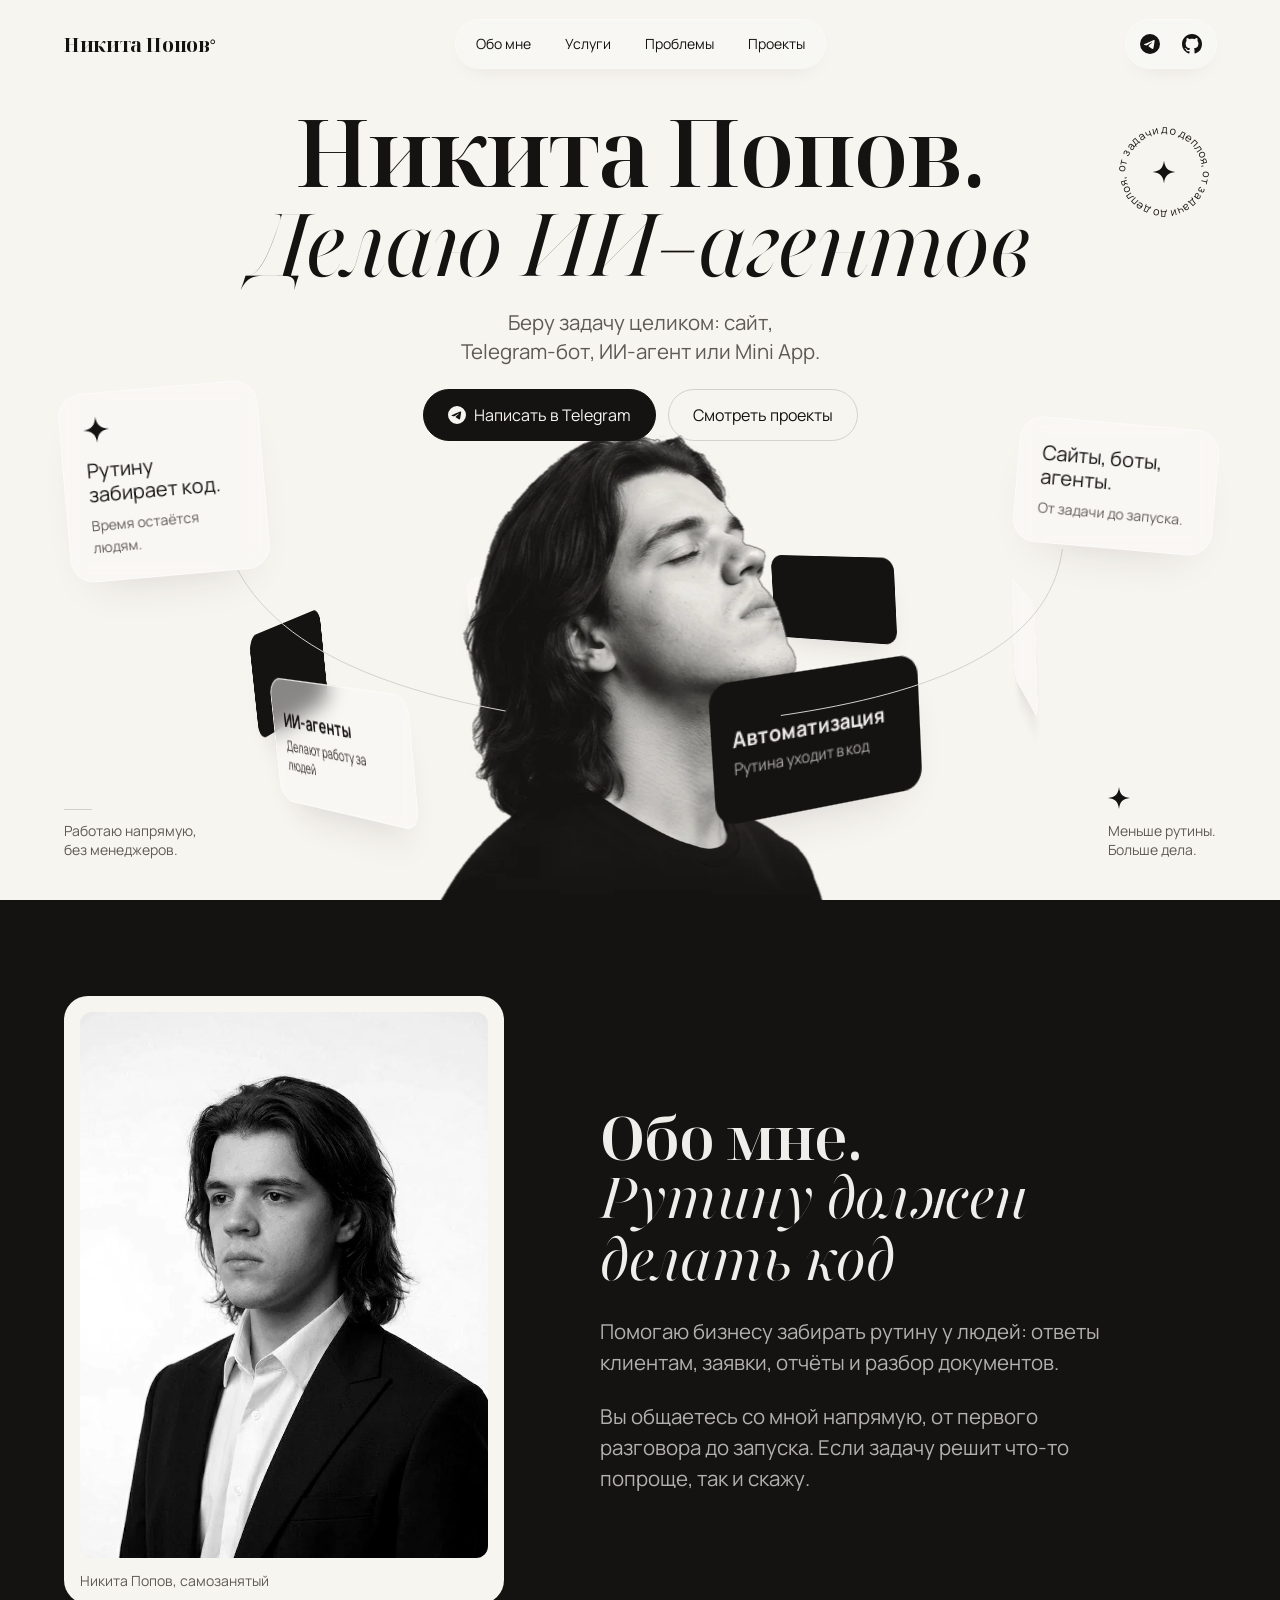
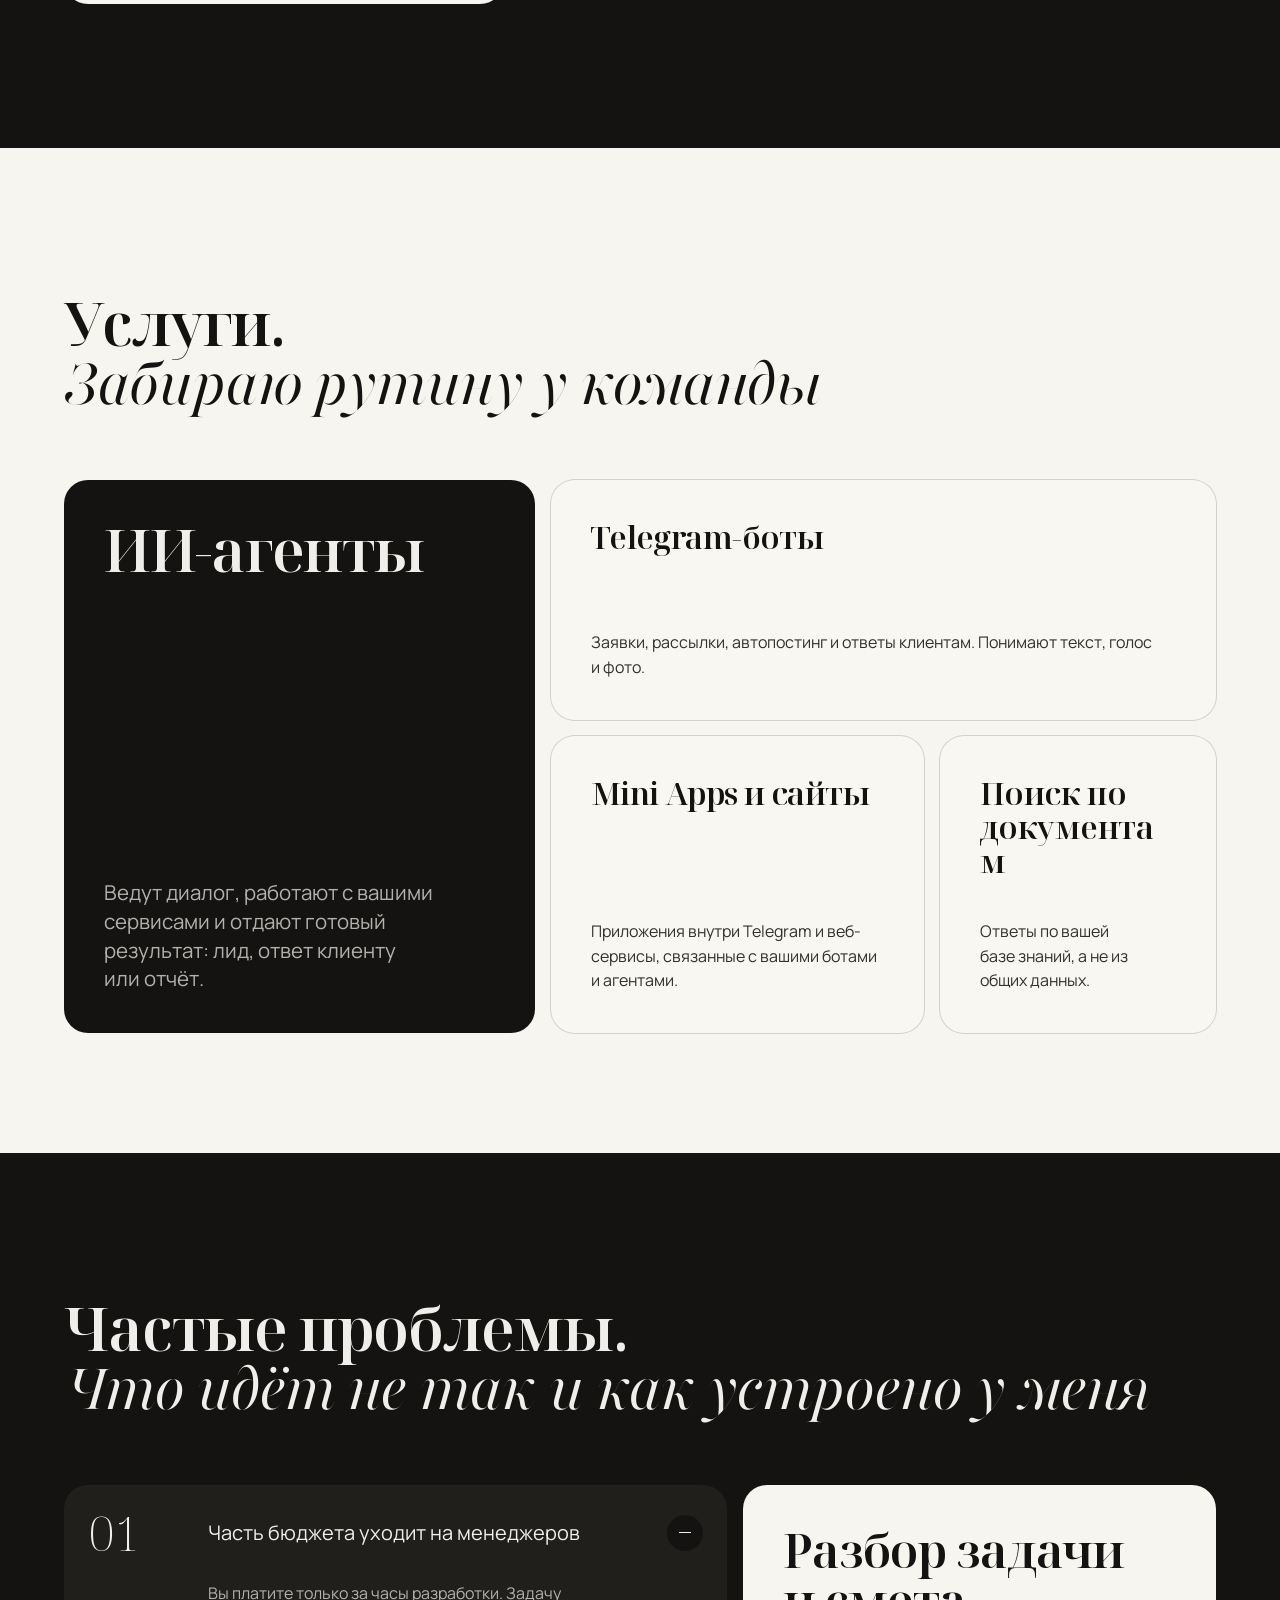
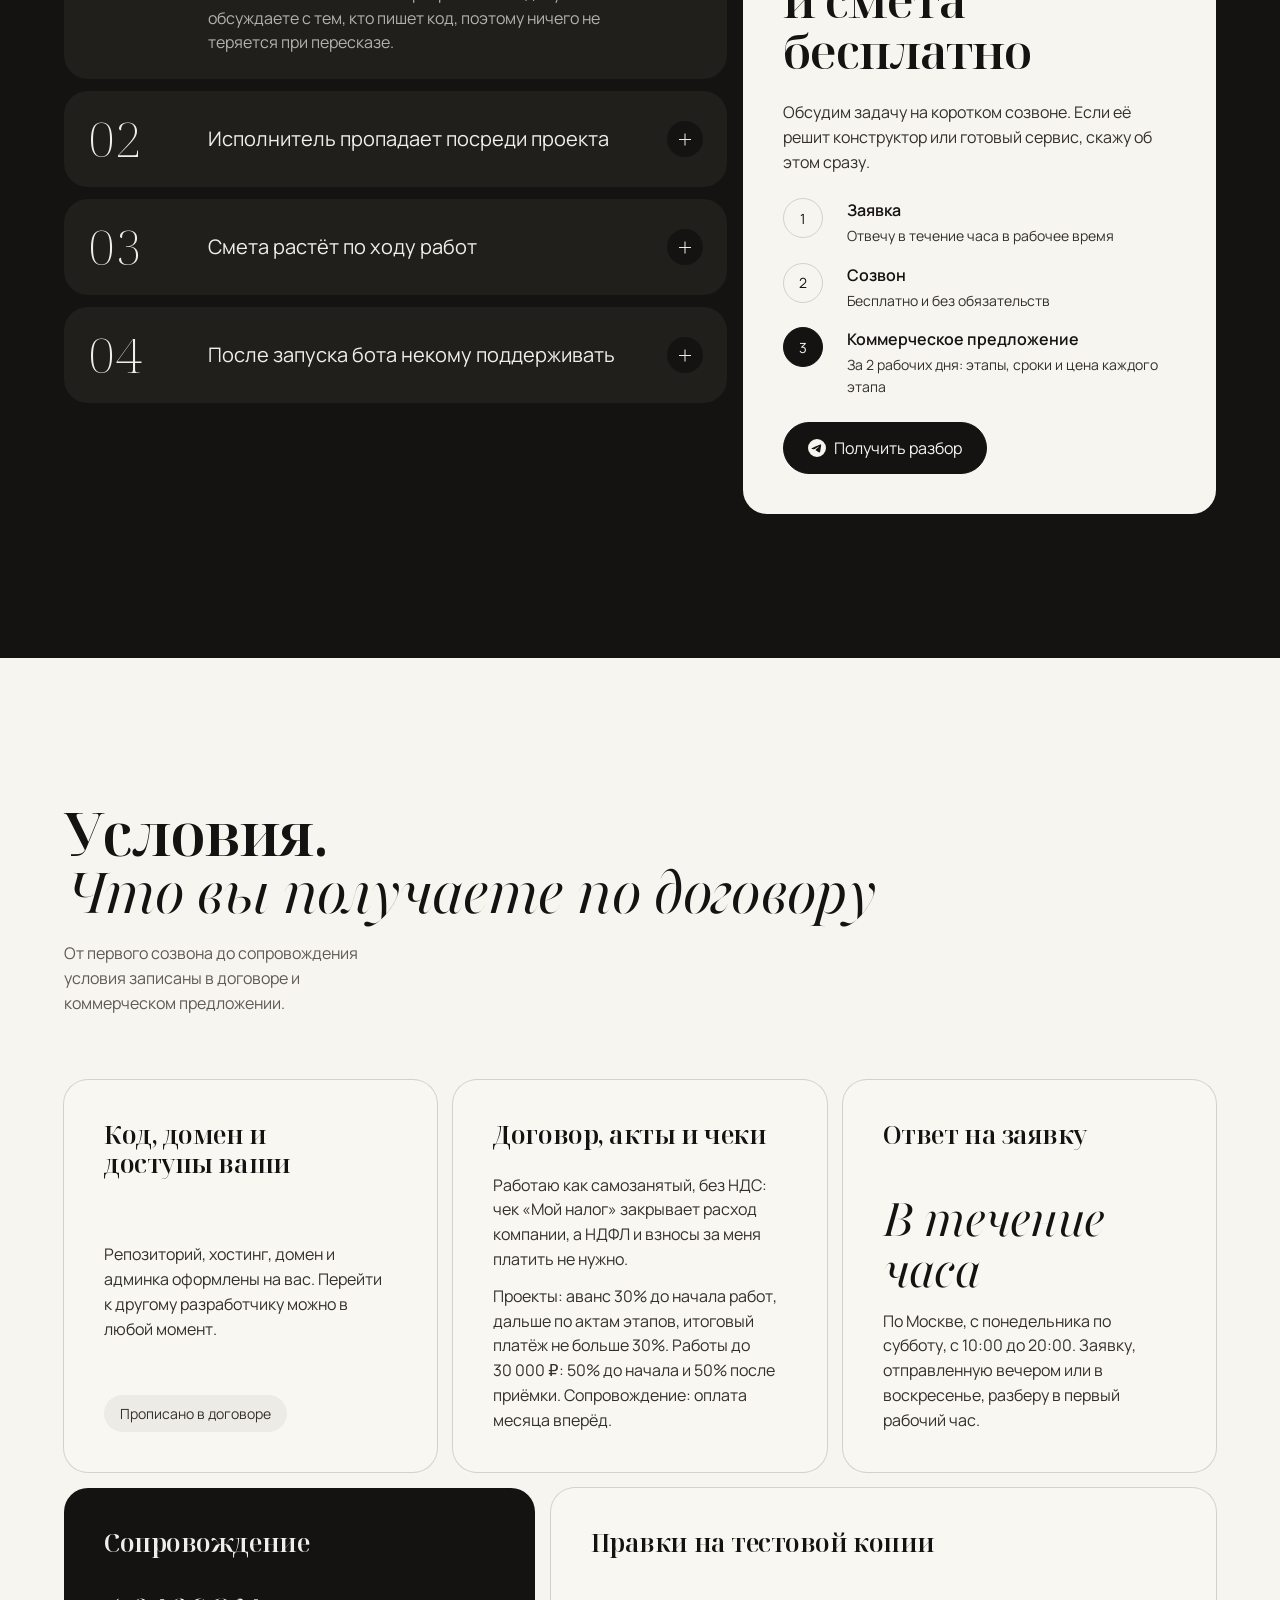
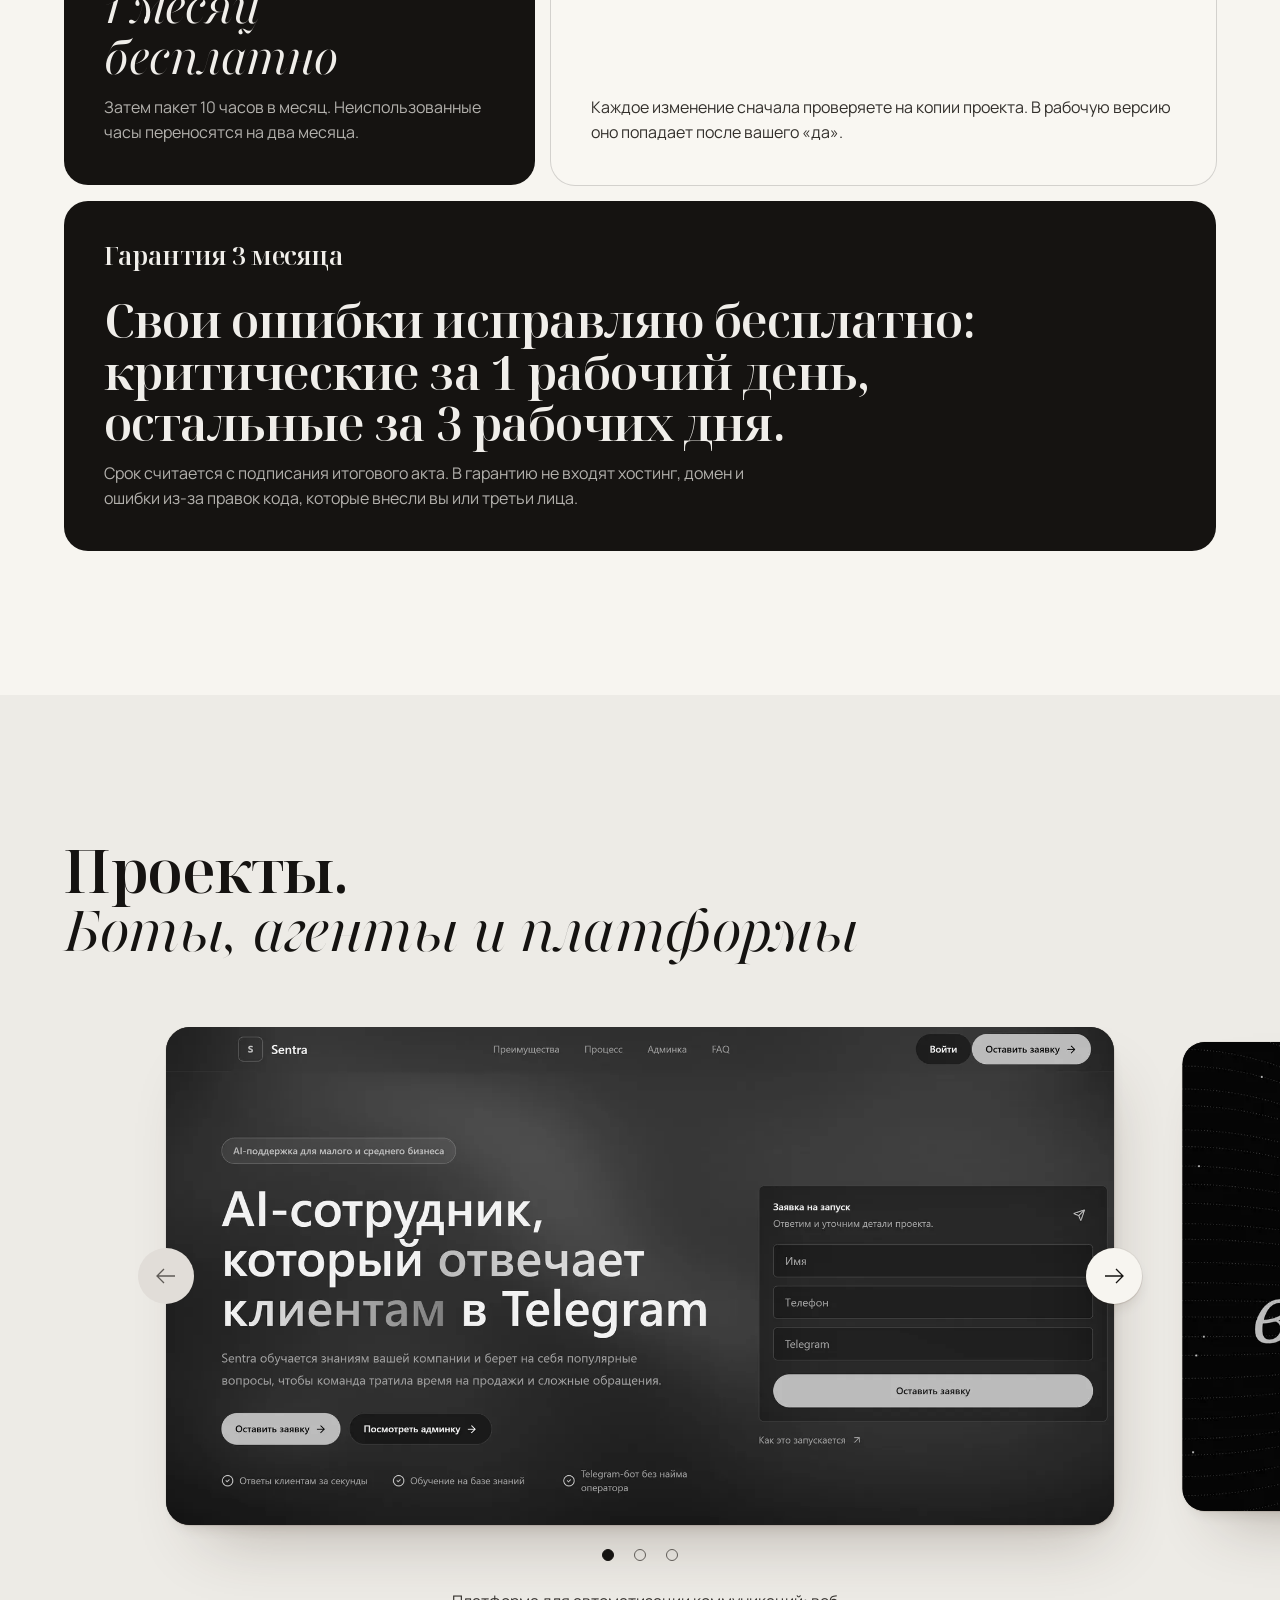
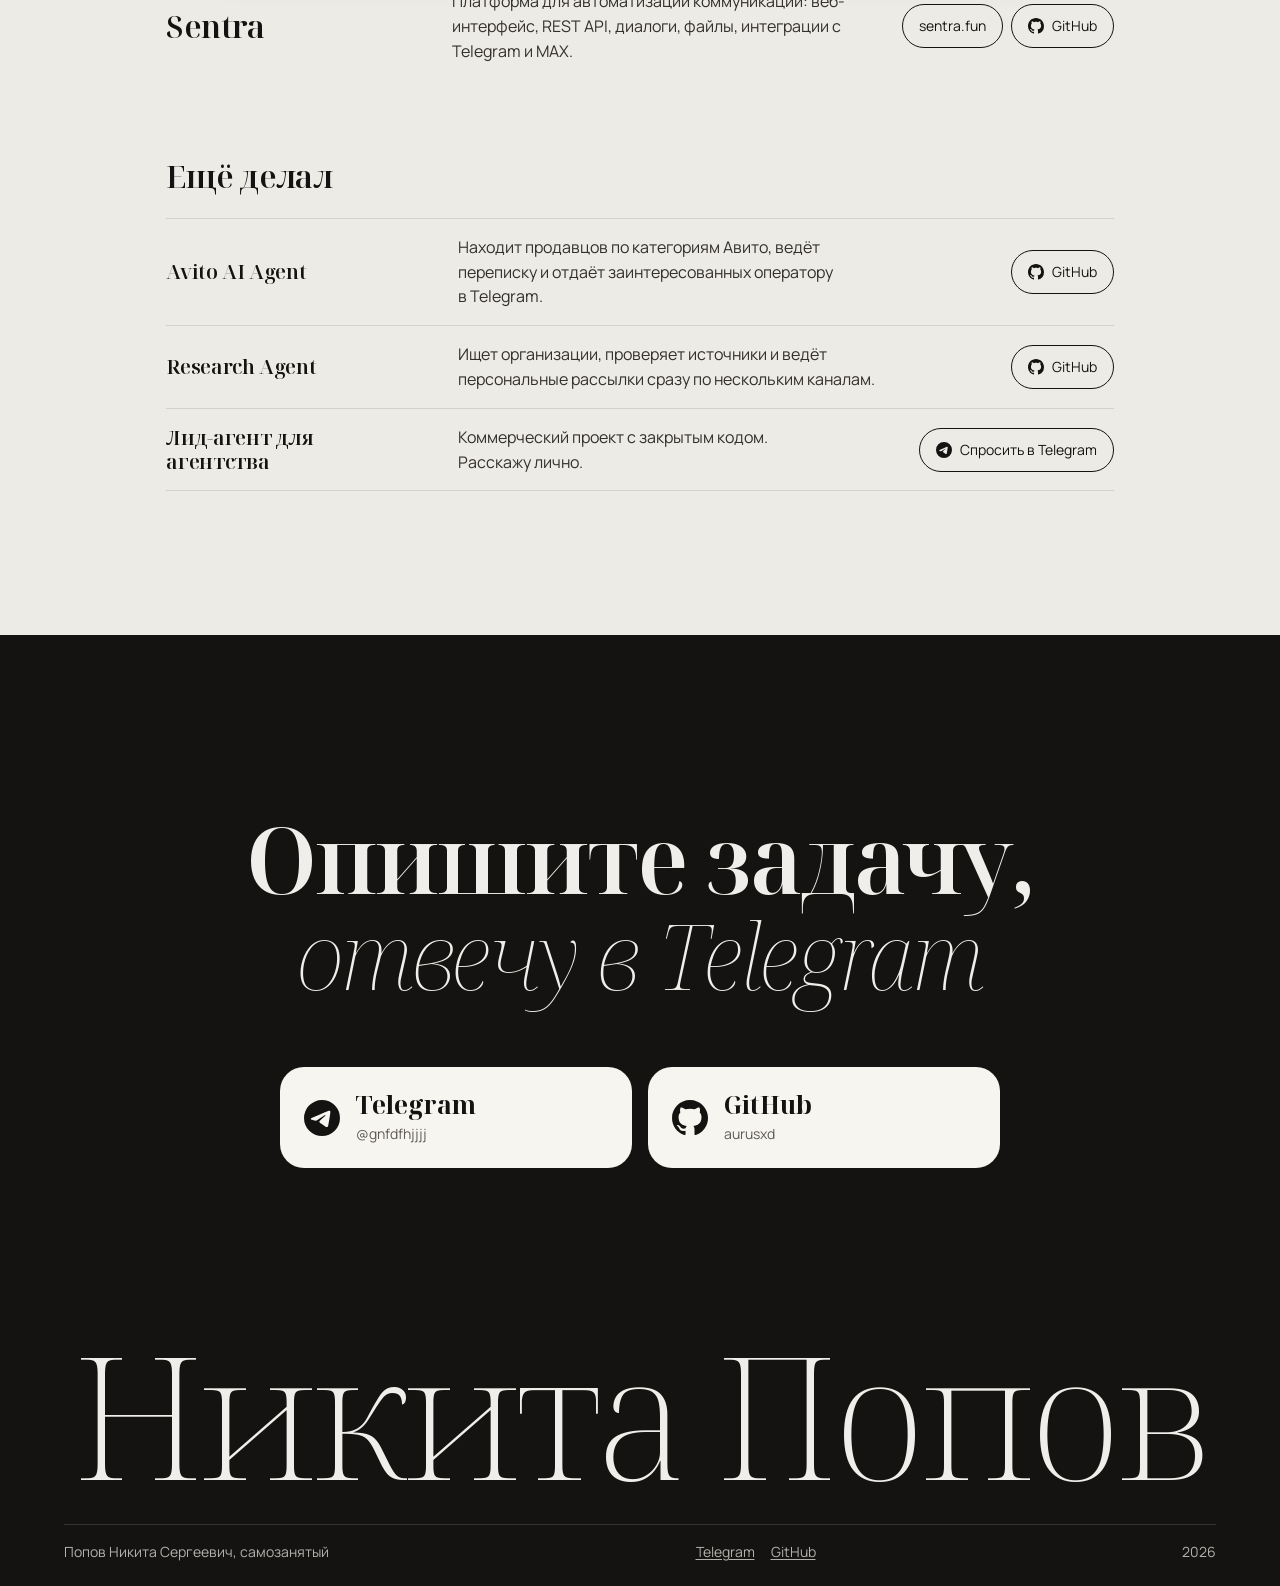
==== index.html @ 2f93cb67 "first" ====
<!doctype html>
<html lang="ru">
<head>
<meta charset="utf-8">
<meta name="viewport" content="width=device-width, initial-scale=1">
<title>Никита Попов, разработчик ИИ-агентов и Telegram-ботов</title>
<meta name="description" content="Никита Попов делает сайты, Telegram-ботов, ИИ-агентов и Mini Apps. Услуги, проекты и контакты в Telegram и GitHub.">
<meta name="author" content="Никита Попов">
<meta name="robots" content="index, follow, max-image-preview:large">
<link rel="canonical" href="https://popov-dev.ru/">
<link rel="me" href="https://github.com/aurusxd">
<link rel="me" href="https://t.me/gnfdfhjjjj">
<meta name="theme-color" content="#f7f5f0">
<link rel="icon" href="favicon.svg" type="image/svg+xml">
<link rel="manifest" href="site.webmanifest">

<meta property="og:type" content="profile">
<meta property="og:locale" content="ru_RU">
<meta property="og:site_name" content="Никита Попов">
<meta property="og:title" content="Никита Попов, разработчик ИИ-агентов и Telegram-ботов">
<meta property="og:description" content="Сайты, Telegram-боты, ИИ-агенты и Mini Apps: услуги, проекты и контакты.">
<meta property="og:url" content="https://popov-dev.ru/">
<meta property="og:image" content="https://popov-dev.ru/assets/og.jpg">
<meta property="og:image:width" content="1200">
<meta property="og:image:height" content="630">
<meta property="og:image:alt" content="Никита Попов, чёрно-белый портрет и подпись: ИИ-агенты и боты">
<meta property="profile:first_name" content="Никита">
<meta property="profile:last_name" content="Попов">
<meta name="twitter:card" content="summary_large_image">

<link rel="preload" href="assets/fonts/nsd-cyrillic.woff2" as="font" type="font/woff2" crossorigin>
<link rel="preload" href="assets/fonts/playfair-italic-cyrillic.woff2" as="font" type="font/woff2" crossorigin>
<link rel="preload" href="assets/fonts/manrope-cyrillic.woff2" as="font" type="font/woff2" crossorigin>
<link rel="preload" as="image" href="assets/portrait.webp" imagesrcset="assets/portrait-440.webp 440w, assets/portrait.webp 720w" imagesizes="(min-width: 48rem) 560px, 100vw" fetchpriority="high">
<link rel="stylesheet" href="styles.css">
<script>document.documentElement.classList.add('js');</script>

<script type="application/ld+json">
{
  "@context": "https://schema.org",
  "@graph": [
    {
      "@type": "WebSite",
      "@id": "https://popov-dev.ru/#site",
      "url": "https://popov-dev.ru/",
      "name": "Никита Попов",
      "inLanguage": "ru"
    },
    {
      "@type": "ProfilePage",
      "@id": "https://popov-dev.ru/#page",
      "url": "https://popov-dev.ru/",
      "name": "Никита Попов, разработчик ИИ-агентов и Telegram-ботов",
      "isPartOf": { "@id": "https://popov-dev.ru/#site" },
      "mainEntity": { "@id": "https://popov-dev.ru/#person" },
      "inLanguage": "ru"
    },
    {
      "@type": "Person",
      "@id": "https://popov-dev.ru/#person",
      "name": "Никита Попов",
      "alternateName": ["Попов Никита Сергеевич", "aurusxd"],
      "jobTitle": "Разработчик ИИ-агентов и Telegram-ботов",
      "url": "https://popov-dev.ru/",
      "image": "https://popov-dev.ru/assets/nikita.webp",
      "sameAs": ["https://github.com/aurusxd", "https://t.me/gnfdfhjjjj"],
      "knowsAbout": ["ИИ-агенты", "Telegram-боты", "Telegram Mini Apps", "RAG", "LLM", "Python", "TypeScript", "FastAPI", "SvelteKit"],
      "makesOffer": [{ "@type": "Offer", "itemOffered": { "@type": "Service", "name": "Разработка ИИ-агентов" } }, { "@type": "Offer", "itemOffered": { "@type": "Service", "name": "Разработка Telegram-ботов" } }, { "@type": "Offer", "itemOffered": { "@type": "Service", "name": "Telegram Mini Apps и сайты" } }, { "@type": "Offer", "itemOffered": { "@type": "Service", "name": "Поиск по документам" } }]
    },
    {
      "@type": "ItemList",
      "name": "Проекты",
      "itemListElement": [
        { "@type": "ListItem", "position": 1, "item": { "@type": "SoftwareApplication", "name": "Sentra", "url": "https://sentra.fun", "applicationCategory": "BusinessApplication", "operatingSystem": "Web", "author": { "@id": "https://popov-dev.ru/#person" } } },
        { "@type": "ListItem", "position": 2, "item": { "@type": "WebSite", "name": "Zift", "url": "https://ziftdev.ru", "author": { "@id": "https://popov-dev.ru/#person" } } },
        { "@type": "ListItem", "position": 3, "item": { "@type": "SoftwareApplication", "name": "AI Coach", "url": "https://t.me/coahaitrainer_bot", "applicationCategory": "HealthApplication", "operatingSystem": "Telegram", "author": { "@id": "https://popov-dev.ru/#person" } } },
        { "@type": "ListItem", "position": 4, "item": { "@type": "SoftwareSourceCode", "name": "Avito AI Agent", "codeRepository": "https://github.com/aurusxd/avito-ai-agent", "programmingLanguage": "Python", "author": { "@id": "https://popov-dev.ru/#person" } } },
        { "@type": "ListItem", "position": 5, "item": { "@type": "SoftwareSourceCode", "name": "Research Agent", "codeRepository": "https://github.com/aurusxd/research-agent", "programmingLanguage": "Python", "author": { "@id": "https://popov-dev.ru/#person" } } }
      ]
    }
  ]
}
</script>
</head>
<body>
<a class="skip" href="#main">К содержанию</a>

<svg class="sprite" aria-hidden="true" width="0" height="0">
  <symbol id="i-telegram" viewBox="0 0 24 24"><path fill="currentColor" d="M11.944 0A12 12 0 0 0 0 12a12 12 0 0 0 12 12 12 12 0 0 0 12-12A12 12 0 0 0 12 0a12 12 0 0 0-.056 0zm4.962 7.224c.1-.002.321.023.465.14a.506.506 0 0 1 .171.325c.016.093.036.306.02.472-.18 1.898-.962 6.502-1.36 8.627-.168.9-.499 1.201-.82 1.23-.696.065-1.225-.46-1.9-.902-1.056-.693-1.653-1.124-2.678-1.8-1.185-.78-.417-1.21.258-1.91.177-.184 3.247-2.977 3.307-3.23.007-.032.014-.15-.056-.212s-.174-.041-.249-.024c-.106.024-1.793 1.14-5.061 3.345-.48.33-.913.49-1.302.48-.428-.008-1.252-.241-1.865-.44-.752-.245-1.349-.374-1.297-.789.027-.216.325-.437.893-.663 3.498-1.524 5.83-2.529 6.998-3.014 3.332-1.386 4.025-1.627 4.476-1.635z"/></symbol>
  <symbol id="i-github" viewBox="0 0 16 16"><path fill="currentColor" d="M8 0C3.58 0 0 3.58 0 8c0 3.54 2.29 6.53 5.47 7.59.4.07.55-.17.55-.38 0-.19-.01-.82-.01-1.49-2.01.37-2.53-.49-2.69-.94-.09-.23-.48-.94-.82-1.13-.28-.15-.68-.52-.01-.53.63-.01 1.08.58 1.23.82.72 1.21 1.87.87 2.33.66.07-.52.28-.87.51-1.07-1.78-.2-3.64-.89-3.64-3.95 0-.87.31-1.59.82-2.15-.08-.2-.36-1.02.08-2.12 0 0 .67-.21 2.2.82.64-.18 1.32-.27 2-.27.68 0 1.36.09 2 .27 1.53-1.04 2.2-.82 2.2-.82.44 1.1.16 1.92.08 2.12.51.56.82 1.27.82 2.15 0 3.07-1.87 3.75-3.65 3.95.29.25.54.73.54 1.48 0 1.07-.01 1.93-.01 2.2 0 .21.15.46.55.38A8.013 8.013 0 0 0 16 8c0-4.42-3.58-8-8-8z"/></symbol>
  <symbol id="i-star" viewBox="0 0 24 24"><path fill="currentColor" d="M12 0c1 8 4 11 12 12-8 1-11 4-12 12-1-8-4-11-12-12 8-1 11-4 12-12z"/></symbol>
</svg>

<header class="nav" data-nav>
  <a class="nav__mark" href="#top" aria-label="Никита Попов, на главную">Никита Попов<sup aria-hidden="true">°</sup></a>
  <nav class="nav__links" aria-label="Разделы сайта">
    <a href="#about">Обо мне</a>
    <a href="#services">Услуги</a>
    <a href="#problems">Проблемы</a>
    <a href="#projects">Проекты</a>
  </nav>
  <div class="nav__widget" role="group" aria-label="Контакты">
    <a href="https://t.me/gnfdfhjjjj" target="_blank" rel="noopener me" aria-label="Telegram: @gnfdfhjjjj"><svg aria-hidden="true" width="20" height="20"><use href="#i-telegram"/></svg></a>
    <a href="https://github.com/aurusxd" target="_blank" rel="noopener me" aria-label="GitHub: aurusxd"><svg aria-hidden="true" width="20" height="20"><use href="#i-github"/></svg></a>
  </div>
  <details class="nav__menu">
    <summary aria-label="Открыть меню"><span aria-hidden="true"></span></summary>
    <nav aria-label="Разделы сайта, меню">
      <a href="#about">Обо мне</a>
      <a href="#services">Услуги</a>
      <a href="#problems">Проблемы</a>
      <a href="#projects">Проекты</a>
    </nav>
  </details>
</header>

<main id="main">
  <section class="hero" id="top" aria-labelledby="hero-title">
    <div class="hero__copy">
      <h1 class="hero__title" id="hero-title"><span class="semi">Никита Попов.</span> <span class="ital">Делаю <span class="nb">ИИ-агентов</span></span></h1>
      <p class="hero__lede">Беру задачу целиком: сайт, <span class="nb">Telegram-бот</span>, <span class="nb">ИИ-агент</span> или <span class="nb">Mini App</span>.</p>
      <div class="hero__actions">
        <a class="btn" href="https://t.me/gnfdfhjjjj" target="_blank" rel="noopener"><svg aria-hidden="true" width="18" height="18"><use href="#i-telegram"/></svg>Написать в Telegram</a>
        <a class="btn btn--quiet" href="#projects">Смотреть проекты</a>
      </div>
    </div>

    <div class="stage" data-stage>
      <div class="scene" data-scene>
        <img class="portrait" src="assets/portrait.webp" srcset="assets/portrait-440.webp 440w, assets/portrait.webp 720w" sizes="(min-width: 48rem) 560px, 100vw" width="720" height="720" alt="Никита Попов, чёрно-белый портрет: голова запрокинута, глаза закрыты" fetchpriority="high">
        <ul class="ring" data-ring>
          <li style="--i:0"><div class="tile"></div><div class="tile__text"><strong>ИИ-агенты</strong><span>Делают работу за людей</span></div></li>
          <li style="--i:1" class="is-ink"><div class="tile"></div><div class="tile__text"><strong>Автоматизация</strong><span>Рутина уходит в код</span></div></li>
          <li style="--i:2"><div class="tile"></div><div class="tile__text"><strong>Telegram-боты</strong><span>Заявки и ответы клиентам</span></div></li>
          <li style="--i:3" class="is-ink"><div class="tile"></div><div class="tile__text"><strong>Базы знаний</strong><span>Ответы по документам</span></div></li>
          <li style="--i:4"><div class="tile"></div><div class="tile__text"><strong>Mini Apps</strong><span>Приложения в Telegram</span></div></li>
          <li style="--i:5" class="is-ink"><div class="tile"></div><div class="tile__text"><strong>Интеграции</strong><span>CRM, почта и каналы</span></div></li>
        </ul>
      </div>
    </div>

    <div class="side side--left">
      <svg class="side__icon" aria-hidden="true" width="26" height="26"><use href="#i-star"/></svg>
      <p class="side__title">Рутину забирает код.</p>
      <p class="side__note">Время остаётся людям.</p>
    </div>
    <div class="side side--right">
      <p class="side__title">Сайты, боты, агенты.</p>
      <p class="side__note">От задачи до запуска.</p>
    </div>
    <svg class="lines" aria-hidden="true" viewBox="0 0 1000 1000" preserveAspectRatio="none">
      <path d="M170 560 C 180 700, 280 760, 395 790"/>
      <path d="M830 610 C 820 720, 730 770, 610 795"/>
    </svg>

    <svg class="seal" aria-hidden="true" viewBox="0 0 100 100" width="104" height="104">
      <defs><path id="seal-path" d="M50 50 m-37 0 a37 37 0 1 1 74 0 a37 37 0 1 1 -74 0"/></defs>
      <text><textPath href="#seal-path" textLength="228" lengthAdjust="spacing">от задачи до деплоя, от задачи до деплоя,</textPath></text>
      <use href="#i-star" x="39" y="39" width="22" height="22"/>
    </svg>

    <p class="note note--left">Работаю напрямую,<br>без менеджеров.</p>
    <p class="note note--right"><svg aria-hidden="true" width="22" height="22"><use href="#i-star"/></svg><span>Меньше рутины.<br>Больше дела.</span></p>
  </section>

  <section class="about on-ink" id="about" aria-labelledby="about-title">
    <div class="container about__grid">
      <figure class="print" data-reveal>
        <img src="assets/nikita.webp" width="765" height="1024" loading="lazy" decoding="async" alt="Никита Попов в чёрном пиджаке и белой рубашке, студийный портрет">
        <figcaption>Никита Попов, самозанятый</figcaption>
      </figure>
      <div class="about__body">
        <h2 class="head" id="about-title"><span class="semi">Обо мне.</span> <span class="ital">Рутину должен делать код</span></h2>
        <p class="about__text">Помогаю бизнесу забирать рутину у людей: ответы клиентам, заявки, отчёты и разбор документов.</p>
        <p class="about__text">Вы общаетесь со мной напрямую, от первого разговора до запуска. Если задачу решит что-то попроще, так и скажу.</p>
      </div>
    </div>
  </section>

  <section class="services" id="services" aria-labelledby="services-title">
    <div class="container">
      <h2 class="head" id="services-title"><span class="semi">Услуги.</span> <span class="ital">Забираю рутину у команды</span></h2>
      <div class="bento">
        <article class="cell cell--ink" data-reveal>
          <h3>ИИ-агенты</h3>
          <p>Ведут диалог, работают с вашими сервисами и отдают готовый результат: лид, ответ клиенту или отчёт.</p>
        </article>
        <article class="cell cell--wide" data-reveal>
          <h3>Telegram-боты</h3>
          <p>Заявки, рассылки, автопостинг и ответы клиентам. Понимают текст, голос и фото.</p>
        </article>
        <article class="cell" data-reveal>
          <h3>Mini Apps и сайты</h3>
          <p>Приложения внутри Telegram и веб-сервисы, связанные с вашими ботами и агентами.</p>
        </article>
        <article class="cell" data-reveal>
          <h3>Поиск по документам</h3>
          <p>Ответы по вашей базе знаний, а не из общих данных.</p>
        </article>
      </div>
    </div>
  </section>

  <section class="problems on-ink" id="problems" aria-labelledby="problems-title">
    <div class="container">
      <h2 class="head" id="problems-title"><span class="semi">Частые проблемы.</span> <span class="ital">Что идёт не так и как устроено у меня</span></h2>
      <div class="problems__grid">
        <ol class="faq">
          <li data-reveal>
            <details name="problems" open>
              <summary><span class="faq__num" aria-hidden="true">01</span><h3>Часть бюджета уходит на менеджеров</h3><span class="faq__mark" aria-hidden="true"></span></summary>
              <p>Вы платите только за часы разработки. Задачу обсуждаете с тем, кто пишет код, поэтому ничего не теряется при пересказе.</p>
            </details>
          </li>
          <li data-reveal>
            <details name="problems">
              <summary><span class="faq__num" aria-hidden="true">02</span><h3>Исполнитель пропадает посреди проекта</h3><span class="faq__mark" aria-hidden="true"></span></summary>
              <p>Работаю по договору как самозанятый: аванс 30% до начала работ, дальше по актам этапов, итоговый платёж не больше 30%. Код, домен и доступы с первого дня оформлены на вас, поэтому проект можно продолжить с другим разработчиком.</p>
            </details>
          </li>
          <li data-reveal>
            <details name="problems">
              <summary><span class="faq__num" aria-hidden="true">03</span><h3>Смета растёт по ходу работ</h3><span class="faq__mark" aria-hidden="true"></span></summary>
              <p>Цену каждого этапа фиксирую по ТЗ до начала работ. Новую задачу оцениваю отдельно, и вы решаете, брать ли её.</p>
            </details>
          </li>
          <li data-reveal>
            <details name="problems">
              <summary><span class="faq__num" aria-hidden="true">04</span><h3>После запуска бота некому поддерживать</h3><span class="faq__mark" aria-hidden="true"></span></summary>
              <p>Первый месяц сопровождения бесплатный. Затем пакет 10 часов в месяц, а неиспользованные часы переносятся на два месяца.</p>
            </details>
          </li>
        </ol>

        <aside class="offer" aria-labelledby="offer-title" data-reveal>
          <h3 id="offer-title">Разбор задачи и смета бесплатно</h3>
          <p class="offer__lede">Обсудим задачу на коротком созвоне. Если её решит конструктор или готовый сервис, скажу об этом сразу.</p>
          <ol class="steps">
            <li><strong>Заявка</strong><span>Отвечу в течение часа в рабочее время</span></li>
            <li><strong>Созвон</strong><span>Бесплатно и без обязательств</span></li>
            <li><strong>Коммерческое предложение</strong><span>За 2 рабочих дня: этапы, сроки и цена каждого этапа</span></li>
          </ol>
          <a class="btn" href="https://t.me/gnfdfhjjjj" target="_blank" rel="noopener"><svg aria-hidden="true" width="18" height="18"><use href="#i-telegram"/></svg>Получить разбор</a>
        </aside>
      </div>
    </div>
  </section>

  <section class="terms" id="terms" aria-labelledby="terms-title">
    <div class="container">
      <div class="terms__head">
        <h2 class="head" id="terms-title"><span class="semi">Условия.</span> <span class="ital">Что вы получаете по договору</span></h2>
        <p class="terms__lede">От первого созвона до сопровождения условия записаны в договоре и коммерческом предложении.</p>
      </div>
      <div class="terms__grid">
        <article class="term" data-reveal>
          <h3>Код, домен и доступы ваши</h3>
          <p>Репозиторий, хостинг, домен и админка оформлены на вас. Перейти к другому разработчику можно в любой момент.</p>
          <p class="term__tag">Прописано в договоре</p>
        </article>
        <article class="term" data-reveal>
          <h3>Договор, акты и чеки</h3>
          <p>Работаю как самозанятый, без НДС: чек «Мой налог» закрывает расход компании, а НДФЛ и взносы за меня платить не нужно.</p>
          <p>Проекты: аванс 30% до начала работ, дальше по актам этапов, итоговый платёж не больше 30%. Работы до 30&nbsp;000&nbsp;₽: 50% до начала и 50% после приёмки. Сопровождение: оплата месяца вперёд.</p>
        </article>
        <article class="term" data-reveal>
          <h3>Ответ на заявку</h3>
          <p class="term__big"><span class="ital">В течение часа</span></p>
          <p>По Москве, с понедельника по субботу, с 10:00 до 20:00. Заявку, отправленную вечером или в воскресенье, разберу в первый рабочий час.</p>
        </article>
        <article class="term term--ink term--narrow" data-reveal>
          <h3>Сопровождение</h3>
          <p class="term__big"><span class="ital">1 месяц бесплатно</span></p>
          <p>Затем пакет 10 часов в месяц. Неиспользованные часы переносятся на два месяца.</p>
        </article>
        <article class="term term--wide" data-reveal>
          <h3>Правки на тестовой копии</h3>
          <p>Каждое изменение сначала проверяете на копии проекта. В рабочую версию оно попадает после вашего «да».</p>
        </article>
        <article class="term term--ink term--full" data-reveal>
          <h3>Гарантия 3 месяца</h3>
          <p class="term__lead">Свои ошибки исправляю бесплатно: критические за 1 рабочий день, остальные за 3 рабочих дня.</p>
          <p>Срок считается с подписания итогового акта. В гарантию не входят хостинг, домен и ошибки из-за правок кода, которые внесли вы или третьи лица.</p>
        </article>
      </div>
    </div>
  </section>

  <section class="projects" id="projects" aria-labelledby="projects-title" data-projects>
    <div class="container">
      <h2 class="head" id="projects-title"><span class="semi">Проекты.</span> <span class="ital">Боты, агенты и платформы</span></h2>
    </div>

      <div class="gallery" data-gallery role="group" aria-roledescription="галерея" aria-label="Проекты Никиты Попова">
        <button class="gallery__arrow gallery__arrow--prev" type="button" data-prev disabled aria-label="Предыдущий проект"><svg aria-hidden="true" width="22" height="22" viewBox="0 0 22 22" fill="none" stroke="currentColor" stroke-width="1.3"><path d="M20 11H2M9 4l-7 7 7 7"/></svg></button>
        <button class="gallery__arrow gallery__arrow--next" type="button" data-next aria-label="Следующий проект"><svg aria-hidden="true" width="22" height="22" viewBox="0 0 22 22" fill="none" stroke="currentColor" stroke-width="1.3"><path d="M2 11h18M13 4l7 7-7 7"/></svg></button>
        <div class="gallery__dots" role="group" aria-label="Выбор проекта">
          <button class="dot" type="button" data-dot aria-current="true" aria-label="Проект 1: Sentra"></button>
          <button class="dot" type="button" data-dot aria-label="Проект 2: Zift"></button>
          <button class="dot" type="button" data-dot aria-label="Проект 3: AI Coach"></button>
        </div>
        <div class="gallery__track" data-track>
          <article class="slide" data-slide aria-label="Проект 1 из 3: Sentra">
            <a class="slide__frame slide__frame--left" href="https://sentra.fun" target="_blank" rel="noopener" draggable="false" aria-label="Открыть сайт Sentra">
              <img src="assets/projects/sentra.webp" width="1760" height="880" decoding="sync" draggable="false" alt="Главная страница Sentra: ИИ-сотрудник, который отвечает клиентам в Telegram">
            </a>
            <div class="slide__text">
              <h3>Sentra</h3>
              <p>Платформа для автоматизации коммуникаций: веб-интерфейс, REST API, диалоги, файлы, интеграции с Telegram и MAX.</p>
              <p class="slide__links"><a class="pill" href="https://sentra.fun" target="_blank" rel="noopener">sentra.fun</a> <a class="pill" href="https://github.com/aurusxd/Sentra" target="_blank" rel="noopener"><svg aria-hidden="true" width="16" height="16"><use href="#i-github"/></svg>GitHub</a></p>
            </div>
          </article>

          <article class="slide" data-slide aria-label="Проект 2 из 3: Zift">
            <a class="slide__frame" href="https://ziftdev.ru" target="_blank" rel="noopener" draggable="false" aria-label="Открыть сайт Zift">
              <img src="assets/projects/zift.webp" width="1400" height="778" decoding="sync" draggable="false" alt="Главная страница Zift с заголовком «Встраиваем ИИ в реальную работу»">
            </a>
            <div class="slide__text">
              <h3>Zift</h3>
              <p>Сайт инженерной студии: три ИИ-ассистента и форма заявок.</p>
              <p class="slide__links"><a class="pill" href="https://ziftdev.ru" target="_blank" rel="noopener">ziftdev.ru</a> <a class="pill" href="https://github.com/aurusxd/Zift" target="_blank" rel="noopener"><svg aria-hidden="true" width="16" height="16"><use href="#i-github"/></svg>GitHub</a></p>
            </div>
          </article>

          <article class="slide" data-slide aria-label="Проект 3 из 3: AI Coach">
            <a class="slide__frame slide__frame--phone" href="https://t.me/coahaitrainer_bot" target="_blank" rel="noopener" draggable="false" aria-label="Открыть бота AI Coach в Telegram">
              <img src="assets/projects/ai-coach.webp" width="369" height="584" decoding="sync" draggable="false" alt="Экран приложения AI Coach: неделя тренировок и программа, собранная ИИ">
            </a>
            <div class="slide__text">
              <h3>AI Coach</h3>
              <p>Фитнес-приложение в Telegram: ИИ-тренер собирает программу, журнал хранит подходы и веса.</p>
              <p class="slide__links"><a class="pill" href="https://t.me/coahaitrainer_bot" target="_blank" rel="noopener"><svg aria-hidden="true" width="16" height="16"><use href="#i-telegram"/></svg>Открыть бота</a> <a class="pill" href="https://github.com/aurusxd/fitness-app" target="_blank" rel="noopener"><svg aria-hidden="true" width="16" height="16"><use href="#i-github"/></svg>GitHub</a></p>
            </div>
          </article>
        </div>
      </div>

      <div class="more">
        <h3 class="more__title">Ещё делал</h3>
        <ul class="more__list">
          <li class="more__row">
            <h4>Avito AI Agent</h4>
            <p>Находит продавцов по категориям Авито, ведёт переписку и отдаёт заинтересованных оператору в Telegram.</p>
            <a class="pill" href="https://github.com/aurusxd/avito-ai-agent" target="_blank" rel="noopener" aria-label="Avito AI Agent на GitHub"><svg aria-hidden="true" width="16" height="16"><use href="#i-github"/></svg>GitHub</a>
          </li>
          <li class="more__row">
            <h4>Research Agent</h4>
            <p>Ищет организации, проверяет источники и ведёт персональные рассылки сразу по нескольким каналам.</p>
            <a class="pill" href="https://github.com/aurusxd/research-agent" target="_blank" rel="noopener" aria-label="Research Agent на GitHub"><svg aria-hidden="true" width="16" height="16"><use href="#i-github"/></svg>GitHub</a>
          </li>
          <li class="more__row">
            <h4>Лид-агент для агентства</h4>
            <p>Коммерческий проект с закрытым кодом. Расскажу лично.</p>
            <a class="pill" href="https://t.me/gnfdfhjjjj" target="_blank" rel="noopener"><svg aria-hidden="true" width="16" height="16"><use href="#i-telegram"/></svg>Спросить в Telegram</a>
          </li>
        </ul>
      </div>
  </section>

  <section class="contact on-ink" id="contact" aria-labelledby="contact-title">
    <div class="container">
      <h2 class="contact__title" id="contact-title"><span class="semi">Опишите задачу,</span> <span class="ital">отвечу в&nbsp;Telegram</span></h2>
      <div class="widgets">
        <a class="widget" href="https://t.me/gnfdfhjjjj" target="_blank" rel="noopener me">
          <svg aria-hidden="true" width="36" height="36"><use href="#i-telegram"/></svg>
          <span class="widget__name">Telegram</span>
          <span class="widget__handle">@gnfdfhjjjj</span>
        </a>
        <a class="widget" href="https://github.com/aurusxd" target="_blank" rel="noopener me">
          <svg aria-hidden="true" width="36" height="36"><use href="#i-github"/></svg>
          <span class="widget__name">GitHub</span>
          <span class="widget__handle">aurusxd</span>
        </a>
      </div>
    </div>
  </section>
</main>

<footer class="footer on-ink">
  <div class="container">
    <p class="footer__name" aria-hidden="true">Никита Попов</p>
    <div class="footer__row">
      <p>Попов Никита Сергеевич, самозанятый</p>
      <p class="footer__links"><a href="https://t.me/gnfdfhjjjj" target="_blank" rel="noopener">Telegram</a> <a href="https://github.com/aurusxd" target="_blank" rel="noopener">GitHub</a></p>
      <p>2026</p>
    </div>
  </div>
</footer>

<script src="main.js" defer></script>
<script src="gallery.js" defer></script>
</body>
</html>
---- styles.css ----
/* Hallmark · shape: Bento Grid (услуги) среди секций по запросу · genre: editorial · theme: Atelier (deal 1/3, seed awwwards-pinterest-luxury-438f 5594fb7f 2026-11-04 r0) · job: hire · draw: 894ba2
 * hero: по референсу пользователя, центр над портретом, уходящим в нижнюю секцию · nav: знак, капсула разделов, виджет Telegram и GitHub · footer: statement · imagery: портрет пользователя, перегенерированный Polza, его снимок и скриншоты его проектов · signature: кольцо стеклянных карточек вращается вокруг головы, футболка перетекает в чёрную секцию
 * axes: light/roman-serif/cool · posture: restrained · contrast: pass · fold: pass · v2.0.0 */
/* Hallmark · pre-emit critique: P4 H5 E4 S4 R4 V5 · weakest: E, кольцо в 3D сложнее обычного героя; проверено в браузере, без скриптов и при reduced motion стоит на месте */
/* Hallmark · waive 38iii · every h1 and h2 on the page is two whole lines, one roman, one light italic, never a single word · Nikita asked in plain words for a thin and a bold face, so the pair is the page's type system */
/* Hallmark · waive 6b · 44b passes at 1280 x 800 · Nikita asked to keep the Mindly reference composition: centred head, line and actions above a centred portrait */
/* Hallmark · waive 83 · a gallery of the user's own work, real screenshots only · Sentra, Zift and AI Coach are the gallery Nikita asked for, and each picture is the project itself */
/* Hallmark · waive 44c · the portrait is centred under the head, not beside it · Никита chose this Mindly composition, and the Telegram and GitHub contacts stay in the nav above it */
/* Hallmark · answered F19 · Playfair italic 300 on the contact line and 400 on heads, Noto 200 on figures and 600 on first lines, Manrope 400 for reading: Nikita set these line by line */
/* Hallmark · dismissed 29 · frosted tiles and nav pills over a paper page, no orbs or washes · the glass ring around the portrait is the part of the Mindly reference Nikita asked for */
/* Hallmark · dismissed F17 · the Telegram tile reads narrow only while the ring turns it edge-on, and it faces the viewer again within seconds */
/* Hallmark · answered F7 · the Mindly reference sets nav, tiles and actions as pills, and the nav pills are controls grouped in a capsule */
@import url("./tokens.css");
@import url("./base.css");

@font-face { font-family: "Noto Serif Display"; src: url("assets/fonts/nsd-cyrillic.woff2") format("woff2"); font-weight: 100 900; font-style: normal; font-display: swap; unicode-range: U+0301, U+0400-045F, U+0490-0491, U+04B0-04B1, U+2116; }
@font-face { font-family: "Noto Serif Display"; src: url("assets/fonts/nsd-latin.woff2") format("woff2"); font-weight: 100 900; font-style: normal; font-display: swap; unicode-range: U+0000-00FF, U+0131, U+0152-0153, U+02BB-02BC, U+02C6, U+02DA, U+02DC, U+0304, U+0308, U+0329, U+2000-206F, U+20AC, U+2122, U+2191, U+2193, U+2212, U+2215, U+FEFF, U+FFFD; }
@font-face { font-family: "Playfair"; src: url("assets/fonts/playfair-italic-cyrillic.woff2") format("woff2"); font-weight: 300 400; font-style: italic; font-display: swap; size-adjust: 118%; unicode-range: U+0301, U+0400-045F, U+0490-0491, U+04B0-04B1, U+2116; }
@font-face { font-family: "Playfair"; src: url("assets/fonts/playfair-italic-latin.woff2") format("woff2"); font-weight: 300 400; font-style: italic; font-display: swap; size-adjust: 118%; unicode-range: U+0000-00FF, U+0131, U+0152-0153, U+02BB-02BC, U+02C6, U+02DA, U+02DC, U+0304, U+0308, U+0329, U+2000-206F, U+20AC, U+2122, U+2191, U+2193, U+2212, U+2215, U+FEFF, U+FFFD; }
@font-face { font-family: "Noto Serif Display"; src: url("assets/fonts/nsd-italic100-cyrillic.woff2") format("woff2"); font-weight: 100; font-style: italic; font-display: swap; unicode-range: U+0301, U+0400-045F, U+0490-0491, U+04B0-04B1, U+2116; }
@font-face { font-family: "Noto Serif Display"; src: url("assets/fonts/nsd-italic100-latin.woff2") format("woff2"); font-weight: 100; font-style: italic; font-display: swap; unicode-range: U+0000-00FF, U+0131, U+0152-0153, U+02BB-02BC, U+02C6, U+02DA, U+02DC, U+0304, U+0308, U+0329, U+2000-206F, U+20AC, U+2122, U+2191, U+2193, U+2212, U+2215, U+FEFF, U+FFFD; }
@font-face { font-family: "Manrope"; src: url("assets/fonts/manrope-cyrillic.woff2") format("woff2"); font-weight: 200 800; font-display: swap; unicode-range: U+0301, U+0400-045F, U+0490-0491, U+04B0-04B1, U+2116; }
@font-face { font-family: "Manrope"; src: url("assets/fonts/manrope-latin.woff2") format("woff2"); font-weight: 200 800; font-display: swap; unicode-range: U+0000-00FF, U+0131, U+0152-0153, U+02BB-02BC, U+02C6, U+02DA, U+02DC, U+0304, U+0308, U+0329, U+2000-206F, U+20AC, U+2122, U+2191, U+2193, U+2212, U+2215, U+FEFF, U+FFFD; }

html { scroll-behavior: smooth; }
@media (prefers-reduced-motion: reduce) { html { scroll-behavior: auto; } }

.sprite { position: absolute; }
.nb { white-space: nowrap; }
.skip { position: absolute; left: var(--space-md); top: var(--space-md); z-index: var(--z-tooltip); padding: var(--space-xs) var(--space-md); background: var(--color-ink); color: var(--color-paper); border-radius: var(--radius-pill); transform: translateY(-200%); }
.skip:focus-visible { transform: none; }

/* Тонкий и жирный: две строки каждого заголовка */
.semi, .ital { display: block; }
.semi { font-weight: 600; font-style: normal; }
/* У Playfair нет начертания тоньше 300, поэтому строка в контактах набрана самым тонким Noto */
.contact__title { --ital-face: var(--font-italic-thin); --ital-weight: 100; }
.ital { font-family: var(--ital-face, var(--font-italic)); font-weight: var(--ital-weight, 300); font-style: italic; font-optical-sizing: none; font-variation-settings: "opsz" 1200; }

.head { max-width: none; font-size: clamp(2.5rem, 3.4vw + 1rem, 4.25rem); line-height: 1.04; letter-spacing: var(--tracking-display); text-wrap: balance; }

.on-ink { background: var(--color-ink); color: var(--color-on-ink); }

/* Навигация */
.nav { position: absolute; inset: var(--space-sm) 0 auto; z-index: var(--z-sticky-nav); display: grid; grid-template-columns: minmax(0, 1fr) auto minmax(0, 1fr); align-items: center; gap: var(--space-md); width: 100%; max-width: var(--container); margin-inline: auto; padding: var(--space-xs) var(--gutter); }
.js .nav { position: fixed; }
.nav__mark { justify-self: start; display: inline-flex; align-items: center; min-height: 44px; padding-inline: var(--space-md); margin-left: calc(var(--space-md) * -1); border-radius: var(--radius-pill); font-family: var(--font-display); font-weight: 700; font-size: var(--text-lg); letter-spacing: var(--tracking-display); text-decoration: none; white-space: nowrap; transition: background-color var(--dur-short) var(--ease-out), box-shadow var(--dur-short) var(--ease-out); }
.nav__mark, .nav__links a, .nav__widget a, .nav__menu summary { color: var(--color-ink); }
.nav__links a:hover, .nav__links a[aria-current], .nav__widget a:hover { color: var(--color-paper); }
.nav__mark sup { font-family: var(--font-body); font-weight: 400; font-size: var(--text-xs); }
.nav__links, .nav__widget, .nav__menu summary { -webkit-backdrop-filter: blur(14px); backdrop-filter: blur(14px); background: var(--glass-nav); box-shadow: 0 0 0 1px var(--glass-edge), 0 8px 24px -14px var(--glass-shade); border-radius: var(--radius-pill); }
.nav__links { display: inline-flex; gap: var(--space-3xs); padding: var(--space-2xs); }
.nav__links a, .nav__menu nav a { display: inline-flex; align-items: center; min-height: 40px; padding-inline: var(--space-md); border-radius: var(--radius-pill); font-size: var(--text-sm); text-decoration: none; transition: background-color var(--dur-short) var(--ease-out), color var(--dur-short) var(--ease-out); }
.nav__links a:hover, .nav__links a[aria-current] { background: var(--color-ink); color: var(--color-paper); }
.nav__widget { justify-self: end; display: inline-flex; gap: var(--space-3xs); padding: var(--space-2xs); }
.nav__widget a { display: grid; place-items: center; width: 40px; height: 40px; border-radius: 50%; transition: background-color var(--dur-short) var(--ease-out), color var(--dur-short) var(--ease-out), transform var(--dur-micro) var(--ease-out); }
.nav__widget a:hover { background: var(--color-ink); color: var(--color-paper); }
.nav__widget a:active { transform: scale(0.94); }
.nav.is-stuck .nav__mark { background: var(--glass-nav); -webkit-backdrop-filter: blur(14px); backdrop-filter: blur(14px); box-shadow: 0 0 0 1px var(--glass-edge), 0 8px 24px -14px var(--glass-shade); }
.nav__menu { display: none; position: relative; }
.nav__menu summary { display: grid; place-items: center; width: 48px; height: 48px; list-style: none; cursor: pointer; }
.nav__menu summary::-webkit-details-marker { display: none; }
.nav__menu summary span, .nav__menu summary span::before { display: block; width: 18px; height: 1.5px; background: var(--color-ink); }
.nav__menu summary span { position: relative; transform: translateY(-3px); }
.nav__menu summary span::before { content: ""; position: absolute; top: 6px; }
.nav__menu nav { position: absolute; right: 0; top: calc(100% + var(--space-xs)); display: grid; min-width: 200px; padding: var(--space-xs); background: var(--color-card); border-radius: 20px; box-shadow: var(--shadow-card); }
.nav__menu nav a { min-height: 44px; font-size: var(--text-md); }

/* Первый экран */
.hero { --stage-h: clamp(360px, calc(100svh - 416px), 640px); position: relative; min-height: max(100svh, 760px); overflow: clip; padding-top: calc(var(--space-3xl) + var(--space-xs)); text-align: center; }
.hero__copy { position: relative; z-index: var(--z-base); padding-inline: var(--gutter); }
.hero__title { max-width: none; font-size: var(--text-hero); line-height: 1.02; letter-spacing: -0.022em; }
.hero__lede { max-width: 46ch; margin: var(--space-md) auto 0; font-size: var(--text-lead); line-height: 1.4; color: var(--color-muted); text-wrap: balance; }
.hero__actions { display: flex; flex-wrap: wrap; justify-content: center; gap: var(--space-sm); width: fit-content; margin: var(--space-lg) auto 0; }

.btn { display: inline-flex; align-items: center; gap: var(--space-xs); min-height: 52px; padding: 0 var(--space-lg); border: 1px solid var(--color-ink); border-radius: var(--radius-pill); background: var(--color-ink); color: var(--color-paper); font-size: var(--text-md); line-height: 1; white-space: nowrap; text-decoration: none; cursor: pointer; transition: background-color var(--dur-short) var(--ease-out), color var(--dur-short) var(--ease-out), transform var(--dur-micro) var(--ease-out); }
.btn:hover { background: var(--color-ink-2); }
.btn:active { transform: translateY(1px); }
.btn--quiet { background: transparent; color: var(--color-ink); border-color: var(--color-rule); }
.btn--quiet:hover { background: var(--color-ink); color: var(--color-paper); }
@media (prefers-reduced-motion: reduce) { .btn, .nav__widget a { transition: background-color var(--dur-short) linear; } }

.stage { position: absolute; inset: auto 0 0; height: var(--stage-h); perspective: 1300px; perspective-origin: 50% 30%; pointer-events: none; }
.scene { position: absolute; inset: 0; transform-style: preserve-3d; }
.portrait { position: absolute; left: 50%; bottom: 0; height: 100%; width: auto; max-width: none; transform: translateX(-52%); }
.ring { --r: clamp(300px, 29vw, 430px); position: absolute; left: 50%; top: 50%; width: 0; height: 0; margin: 0; padding: 0; list-style: none; transform-style: preserve-3d; transform: rotateZ(-4deg) rotateX(-7deg) rotateY(-32deg); }
.ring li { --w: 172px; --h: 104px; position: absolute; left: calc(var(--w) / -2); top: calc(var(--h) / -2); width: var(--w); height: var(--h); transform-style: preserve-3d; transform: rotateY(calc(var(--i) * 60deg)) translateZ(var(--r)); }
.tile { position: absolute; inset: 0; border-radius: 16px; background: var(--glass); -webkit-backdrop-filter: blur(10px) saturate(1.1); backdrop-filter: blur(10px) saturate(1.1); box-shadow: inset 0 0 0 1px var(--glass-edge), 0 18px 36px -18px var(--glass-shade); }
.tile__text { position: absolute; inset: 0; display: flex; flex-direction: column; justify-content: center; gap: var(--space-2xs); padding: var(--space-sm) var(--space-md); text-align: left; color: var(--color-ink); backface-visibility: hidden; transform: translateZ(1px); }
.tile__text strong { font-size: var(--text-md); line-height: 1.2; }
.tile__text span { font-size: 0.75rem; line-height: 1.3; color: var(--color-ink-2); }
.is-ink .tile { background: var(--color-ink); -webkit-backdrop-filter: none; backdrop-filter: none; box-shadow: 0 18px 36px -18px var(--glass-shade); }
.is-ink .tile__text { color: var(--color-on-ink); }
.is-ink .tile__text span { color: var(--color-on-ink-2); }

.side { position: absolute; z-index: var(--z-raised); width: 200px; padding: var(--space-lg); border-radius: var(--radius-card); background: var(--glass); -webkit-backdrop-filter: blur(14px); backdrop-filter: blur(14px); box-shadow: inset 0 0 0 1px var(--glass-edge), 0 24px 48px -28px var(--glass-shade); text-align: left; animation: float 9s var(--ease-in-out) infinite alternate; }
.side--left { left: max(var(--gutter), calc(50% - 660px)); top: 43%; transform: rotate(-5deg); }
.side--right { right: max(var(--gutter), calc(50% - 660px)); top: 47%; transform: rotate(5deg); animation-delay: -4s; }
.side__icon { margin-bottom: var(--space-md); }
.side__title { font-size: var(--text-lg); line-height: 1.2; }
.side__note { margin-top: var(--space-xs); font-size: var(--text-sm); color: var(--color-muted); }
@keyframes float { from { translate: 0 -5px; } to { translate: 0 7px; } }

.lines { position: absolute; inset: 0; width: 100%; height: 100%; pointer-events: none; fill: none; }
.lines path { stroke: var(--color-rule); stroke-width: 1; vector-effect: non-scaling-stroke; }

.seal { position: absolute; right: max(var(--gutter), calc(50% - 660px)); top: calc(var(--space-3xl) + var(--space-lg)); color: var(--color-ink); animation: spin 32s linear infinite; }
.seal text { font-family: var(--font-body); font-size: 10.5px; fill: currentColor; }
@keyframes spin { to { rotate: 360deg; } }

.note { position: absolute; bottom: var(--space-xl); z-index: var(--z-base); max-width: 180px; font-size: var(--text-sm); line-height: 1.4; color: var(--color-muted); text-align: left; }
.note--left { left: max(var(--gutter), calc(50% - 660px)); padding-top: var(--space-sm); background: linear-gradient(var(--color-rule), var(--color-rule)) 0 0 / 28px 1px no-repeat; }
.note--right { right: max(var(--gutter), calc(50% - 660px)); }
.note--right svg { margin-bottom: var(--space-sm); color: var(--color-ink); }

/* Обо мне */
.about { padding-block: var(--space-3xl) var(--section-gap); }
.about__grid { display: grid; grid-template-columns: minmax(0, 5fr) minmax(0, 7fr); gap: var(--space-3xl); align-items: center; }
.print { margin: 0; padding: var(--space-md) var(--space-md) var(--space-sm); border-radius: var(--radius-card); background: var(--color-paper); color: var(--color-muted); }
.print img { width: 100%; border-radius: 12px; }
.print figcaption { margin-top: var(--space-sm); font-size: var(--text-sm); }
.about__text { max-width: 44ch; margin-top: var(--space-lg); font-size: var(--text-lead); line-height: 1.5; color: var(--color-on-ink-2); }

/* Услуги */
.services { padding-block: var(--section-gap) var(--section-gap-s); }
.bento { display: grid; grid-template-columns: repeat(12, minmax(0, 1fr)); gap: var(--space-md); margin-top: var(--space-2xl); }
.cell { grid-column: span 4; display: flex; flex-direction: column; justify-content: space-between; gap: var(--space-xl); min-height: 240px; padding: var(--space-xl); border-radius: var(--radius-card); background: var(--color-card); box-shadow: 0 0 0 1px var(--color-rule); }
.cell h3 { max-width: none; font-size: var(--text-2xl); font-weight: 600; line-height: 1.1; }
.cell p { font-size: var(--text-md); color: var(--color-ink-2); }
.cell--ink { grid-column: span 5; grid-row: span 2; background: var(--color-ink); color: var(--color-on-ink); box-shadow: none; }
.cell--ink h3 { font-size: clamp(2.75rem, 4.6vw, 4.5rem); line-height: 1; letter-spacing: -0.022em; }
.cell--ink p { max-width: 34ch; font-size: var(--text-lead); line-height: 1.4; color: var(--color-on-ink-2); }
.cell--wide { grid-column: span 7; }
.cell:last-child { grid-column: span 3; }

/* Частые проблемы */
.problems { padding-block: var(--section-gap); }
.problems__grid { display: grid; grid-template-columns: minmax(0, 7fr) minmax(0, 5fr); gap: var(--space-md); align-items: start; margin-top: var(--space-2xl); }
.faq { display: grid; gap: var(--space-sm); margin: 0; padding: 0; list-style: none; }
.faq details { border-radius: var(--radius-card); background: var(--color-ink-raise); transition: background-color var(--dur-short) var(--ease-out); }
.faq details:hover { background: var(--color-ink-raise-2); }
.faq summary { display: grid; grid-template-columns: 104px minmax(0, 1fr) auto; gap: var(--space-md); align-items: center; padding: var(--space-lg); border-radius: var(--radius-card); list-style: none; cursor: pointer; }
.faq summary::-webkit-details-marker { display: none; }
.faq__num { font-family: var(--font-display); font-weight: 200; font-size: var(--text-section); line-height: 1; font-variant-numeric: tabular-nums; }
.faq h3 { max-width: none; font-family: var(--font-body); font-size: var(--text-lg); font-weight: 400; letter-spacing: 0; line-height: 1.3; }
.faq__mark { position: relative; width: 36px; height: 36px; border-radius: 50%; background: var(--color-ink); }
.faq__mark::before, .faq__mark::after { content: ""; position: absolute; left: 12px; top: 17.5px; width: 12px; height: 1px; background: var(--color-on-ink); transition: transform var(--dur-short) var(--ease-out); }
.faq__mark::after { transform: rotate(90deg); }
.faq details[open] .faq__mark::after { transform: rotate(0deg); }
.faq details > p { max-width: 58ch; padding: 0 var(--space-lg) var(--space-lg) var(--space-4xl); color: var(--color-on-ink-2); animation: faq-open var(--dur-long) var(--ease-out); }
.faq details:not([open]) > p { display: none; }
@keyframes faq-open { from { opacity: 0; transform: translateY(-6px); } }
.offer { position: sticky; top: var(--space-3xl); display: flex; flex-direction: column; align-items: flex-start; gap: var(--space-lg); padding: var(--space-xl); border-radius: var(--radius-card); background: var(--color-paper); color: var(--color-ink); }
.offer h3 { max-width: none; font-size: var(--text-section); font-weight: 600; line-height: 1.05; letter-spacing: -0.02em; }
.offer__lede { color: var(--color-ink-2); }
.steps { display: grid; gap: var(--space-md); margin: 0; padding: 0; list-style: none; counter-reset: step; }
.steps li { position: relative; display: grid; gap: var(--space-3xs); padding-left: var(--space-2xl); counter-increment: step; }
.steps li::before { content: counter(step); position: absolute; left: 0; top: 0; display: grid; place-items: center; width: 40px; height: 40px; border: 1px solid var(--color-rule); border-radius: 50%; font-size: var(--text-sm); }
.steps li:last-child::before { background: var(--color-ink); border-color: var(--color-ink); color: var(--color-paper); }
.steps strong { font-weight: 600; }
.steps span { font-size: var(--text-sm); color: var(--color-ink-2); }

/* Условия */
.terms { padding-block: var(--section-gap); }
.terms__head { display: flex; flex-wrap: wrap; align-items: end; justify-content: space-between; gap: var(--space-md) var(--space-2xl); }
.terms__lede { max-width: 38ch; color: var(--color-muted); }
.terms__grid { display: grid; grid-template-columns: repeat(12, minmax(0, 1fr)); gap: var(--space-md); margin-top: var(--space-2xl); }
.term { grid-column: span 4; display: flex; flex-direction: column; justify-content: space-between; align-items: flex-start; gap: var(--space-lg); min-height: 280px; padding: var(--space-xl); border-radius: var(--radius-card); background: var(--color-card); box-shadow: 0 0 0 1px var(--color-rule); }
.term h3 { max-width: none; font-size: var(--text-xl); font-weight: 600; line-height: 1.15; }
.term p { color: var(--color-ink-2); }
.term p + p { margin-top: calc(var(--space-lg) * -0.5); }
.term .term__big { margin-top: auto; font-family: var(--font-display); font-size: clamp(2.5rem, 3.8vw, 3.75rem); line-height: 1.05; letter-spacing: -0.02em; color: var(--color-ink); overflow-wrap: break-word; min-width: 0; }
.term__tag { padding: var(--space-xs) var(--space-md); border-radius: var(--radius-pill); background: var(--color-paper-2); font-size: var(--text-sm); }
.term--narrow { grid-column: span 5; }
.term--wide { grid-column: span 7; }
.term--full { grid-column: span 12; min-height: 0; }
.term--ink { background: var(--color-ink); color: var(--color-on-ink); box-shadow: none; }
.term--ink p { color: var(--color-on-ink-2); }
.term--ink .term__big { color: var(--color-on-ink); }
.term__lead { max-width: 30ch; font-family: var(--font-display); font-size: var(--text-section); font-weight: 600; line-height: 1.08; letter-spacing: -0.02em; }
.term--ink .term__lead { color: var(--color-on-ink); max-width: 34ch; }

/* Проекты: горизонтальная лента, колесо мыши остаётся за страницей */
.projects { --slide-w: min(74vw, 1120px); padding-block: var(--section-gap); background: var(--color-paper-2); }
.gallery { --frame-h: min(calc(var(--slide-w) / 1.9), 66svh); position: relative; margin-top: var(--space-2xl); }
.gallery__track { position: relative; display: flex; gap: var(--space-xl); padding-inline: calc((100% - var(--slide-w)) / 2); overflow-x: auto; scroll-snap-type: x mandatory; overscroll-behavior-x: contain; scrollbar-width: none; }
.gallery__track::-webkit-scrollbar { display: none; }
.slide { flex: 0 0 var(--slide-w); min-width: 0; scroll-snap-align: center; }
.slide__frame { position: relative; display: block; height: var(--frame-h); overflow: hidden; border-radius: var(--radius-card); background: var(--color-ink); box-shadow: var(--shadow-card); transform-origin: 50% 50%; }
.slide__frame img { width: 100%; height: 100%; object-fit: cover; object-position: 50% 0; }
.slide__frame--left img { object-position: 0 0; }
.slide__frame--phone img { object-fit: contain; object-position: 50% 50%; }
.slide__text { display: grid; grid-template-columns: minmax(0, 3fr) minmax(0, 5fr) auto; gap: var(--space-xs) var(--space-xl); align-items: center; margin-top: var(--space-md); }
.js .slide__text { margin-top: var(--space-2xl); }
.slide__text h3 { max-width: none; font-size: var(--text-2xl); font-weight: 600; line-height: 1.1; }
.slide__text p { color: var(--color-ink-2); }
.slide__links { display: flex; flex-wrap: wrap; justify-content: end; gap: var(--space-xs); }
.js .slide__links[data-off] { visibility: hidden; }
.pill { display: inline-flex; align-items: center; gap: var(--space-xs); min-height: 44px; padding: 0 var(--space-md); border: 1px solid var(--color-ink); border-radius: var(--radius-pill); color: var(--color-ink); font-size: var(--text-sm); line-height: 1; white-space: nowrap; text-decoration: none; transition: background-color var(--dur-short) var(--ease-out), color var(--dur-short) var(--ease-out), transform var(--dur-micro) var(--ease-out); }
.pill:hover { background: var(--color-ink); color: var(--color-paper); }
.pill:active { transform: translateY(1px); }

/* Стрелки по бокам проекта и кружки под ним. Без скриптов их нет, остаётся свайп */
.gallery__arrow, .gallery__dots { display: none; }
.js .gallery__arrow { position: absolute; z-index: var(--z-raised); top: calc(var(--frame-h) / 2 - 28px); display: grid; place-items: center; width: 56px; height: 56px; padding: 0; border: 0; border-radius: 50%; background: var(--color-paper); color: var(--color-ink); box-shadow: var(--shadow-card); cursor: pointer; transition: background-color var(--dur-short) var(--ease-out), color var(--dur-short) var(--ease-out), opacity var(--dur-short) var(--ease-out), transform var(--dur-micro) var(--ease-out); }
.gallery__arrow--prev { left: calc(50% - var(--slide-w) / 2 - 28px); }
.gallery__arrow--next { right: calc(50% - var(--slide-w) / 2 - 28px); }
.gallery__arrow:hover:not(:disabled) { background: var(--color-ink); color: var(--color-paper); }
.gallery__arrow:active:not(:disabled) { transform: scale(0.94); }
.gallery__arrow:disabled { background: var(--color-paper-3); color: var(--color-muted); box-shadow: none; cursor: not-allowed; }
.js .gallery__dots { position: absolute; z-index: var(--z-raised); left: 0; right: 0; top: calc(var(--frame-h) + var(--space-xs)); display: flex; justify-content: center; pointer-events: none; }
.dot { display: grid; place-items: center; width: 32px; height: 44px; padding: 0; border: 0; background: transparent; cursor: pointer; pointer-events: auto; }
.dot::before { content: ""; width: 12px; height: 12px; border: 1px solid var(--color-muted); border-radius: 50%; background: transparent; transition: background-color var(--dur-short) var(--ease-out), border-color var(--dur-short) var(--ease-out), transform var(--dur-short) var(--ease-out); }
.dot:hover::before { border-color: var(--color-ink); transform: scale(1.2); }
.dot:active::before { transform: scale(0.9); }
.dot[aria-current]::before { background: var(--color-ink); border-color: var(--color-ink); }
@media (prefers-reduced-motion: reduce) { .dot::before, .gallery__arrow, .pill { transition: none; } }

/* Проекты без демонстрации: компактный список под галереей, колонки как в подписи слайда */
.more { width: var(--slide-w); margin: var(--space-3xl) auto 0; }
.more__title { max-width: none; margin-bottom: var(--space-lg); font-size: var(--text-2xl); font-weight: 600; line-height: 1.1; }
.more__list { display: grid; grid-template-columns: minmax(0, 3fr) minmax(0, 5fr) auto; column-gap: var(--space-xl); margin: 0; padding: 0; list-style: none; border-bottom: var(--rule-hair) solid var(--color-rule); }
.more__row { display: grid; grid-column: 1 / -1; grid-template-columns: subgrid; align-items: center; padding-block: var(--space-md); border-top: var(--rule-hair) solid var(--color-rule); }
.more__row h4 { margin: 0; font-family: var(--font-display); letter-spacing: var(--tracking-display); font-size: var(--text-lg); font-weight: 600; line-height: 1.2; }
.more__row p { max-width: none; color: var(--color-ink-2); }
.more__row .pill { justify-self: end; }

/* Контакты */
.contact { padding-block: var(--section-gap-l) var(--section-gap-s); text-align: center; }
.contact__title { max-width: none; font-size: var(--text-hero); line-height: 1.04; letter-spacing: -0.022em; text-wrap: balance; }
.widgets { display: grid; grid-template-columns: repeat(2, minmax(0, 1fr)); gap: var(--space-md); max-width: 720px; margin: var(--space-2xl) auto 0; text-align: left; }
.widget { display: grid; grid-template-columns: auto minmax(0, 1fr); gap: var(--space-2xs) var(--space-md); align-items: center; padding: var(--space-lg); border-radius: var(--radius-card); background: var(--color-paper); color: var(--color-ink); text-decoration: none; transition: background-color var(--dur-short) var(--ease-out), transform var(--dur-short) var(--ease-out); }
.widget svg { grid-row: span 2; }
.widget__name { font-family: var(--font-display); font-weight: 700; font-size: var(--text-xl); line-height: 1.1; }
.widget__handle { font-size: var(--text-sm); color: var(--color-muted); }
.widget:hover { background: var(--color-paper-3); transform: translateY(-3px); }
.widget:active { transform: translateY(0); }

.footer { padding-block: var(--space-xl) var(--space-lg); overflow: clip; }
.footer__name { max-width: none; font-family: var(--font-display); font-weight: 200; font-size: clamp(3.25rem, 13.4vw, 13rem); line-height: 1; letter-spacing: -0.03em; text-align: center; white-space: nowrap; }
.footer__row { display: flex; flex-wrap: wrap; justify-content: space-between; gap: var(--space-sm) var(--space-xl); margin-top: var(--space-lg); padding-top: var(--space-md); border-top: 1px solid var(--color-rule-ink); font-size: var(--text-sm); color: var(--color-on-ink-2); }
.footer__links { display: flex; gap: var(--space-md); }
.footer__links a { transition: color var(--dur-short) var(--ease-out); }
.footer__links a:hover { color: var(--color-on-ink); }

/* Одно появление, по умолчанию всё видно */
.js [data-reveal] { opacity: 0; transform: translateY(18px); transition: opacity var(--dur-long) var(--ease-out), transform 700ms var(--ease-out); }
.js [data-reveal].is-in { opacity: 1; transform: none; }
@media (prefers-reduced-motion: reduce) {
  .js [data-reveal] { opacity: 1; transform: none; transition: none; }
  .side, .seal { animation: none; }
}

/* Адаптив */
@media (max-width: 75rem) {
  .side, .lines, .seal, .note { display: none; }
}
@media (max-width: 60rem) {
  .about__grid, .problems__grid { grid-template-columns: minmax(0, 1fr); gap: var(--space-2xl); }
  .offer { position: static; }
  .print { max-width: 420px; }
  .term, .term--narrow, .term--wide, .term--full { grid-column: span 12; min-height: 0; }
  .slide__text { grid-template-columns: minmax(0, 1fr); }
  .slide__links { justify-content: start; margin-top: var(--space-2xs); }
  .more__list { grid-template-columns: minmax(0, 1fr); }
  .more__row { row-gap: var(--space-xs); }
  .more__row .pill { justify-self: start; margin-top: var(--space-2xs); }
  .cell, .cell--ink, .cell--wide, .cell:last-child { grid-column: span 12; grid-row: auto; min-height: 0; }
}
@media (max-width: 48rem) {
  .nav { grid-template-columns: minmax(0, 1fr) auto auto; }
  .nav__links { display: none; }
  .nav__mark { margin-left: 0; padding-inline: var(--space-sm); font-size: var(--text-md); }
  .nav { gap: var(--space-xs); }
  .nav__menu { display: block; }
  .nav__widget a { width: 40px; height: 40px; }
  .hero { --stage-h: 340px; min-height: 0; padding-bottom: var(--stage-h); padding-top: calc(var(--space-3xl) + var(--space-md)); }
  .ring { --r: 190px; top: 56%; }
  .ring li { --w: 124px; --h: 78px; }
  .tile__text { padding: var(--space-xs) var(--space-sm); }
  .tile__text strong { font-size: var(--text-sm); }
  .tile__text span { font-size: 0.6875rem; }
    .faq summary { grid-template-columns: 64px minmax(0, 1fr) auto; gap: var(--space-sm); padding: var(--space-md); }
  .faq__num { font-size: var(--text-3xl); }
  .faq details > p { padding: 0 var(--space-md) var(--space-md); }
  .offer { padding: var(--space-lg); }
  .widgets { grid-template-columns: minmax(0, 1fr); }
  .hero__actions .btn { flex: 1 1 100%; justify-content: center; }
  .projects { --slide-w: 86vw; }
  .gallery { --frame-h: calc(var(--slide-w) / 1.5); margin-top: var(--space-xl); }
  .gallery__track { gap: var(--space-md); }
  .js .gallery__arrow { top: calc(var(--frame-h) / 2 - 22px); width: 44px; height: 44px; }
  .gallery__arrow--prev { left: calc(50% - var(--slide-w) / 2 + var(--space-xs)); }
  .gallery__arrow--next { right: calc(50% - var(--slide-w) / 2 + var(--space-xs)); }
}
@media (max-width: 23rem) {
  .nav__mark { padding-inline: var(--space-2xs); }
  .hero__title { font-size: 2.75rem; }
}
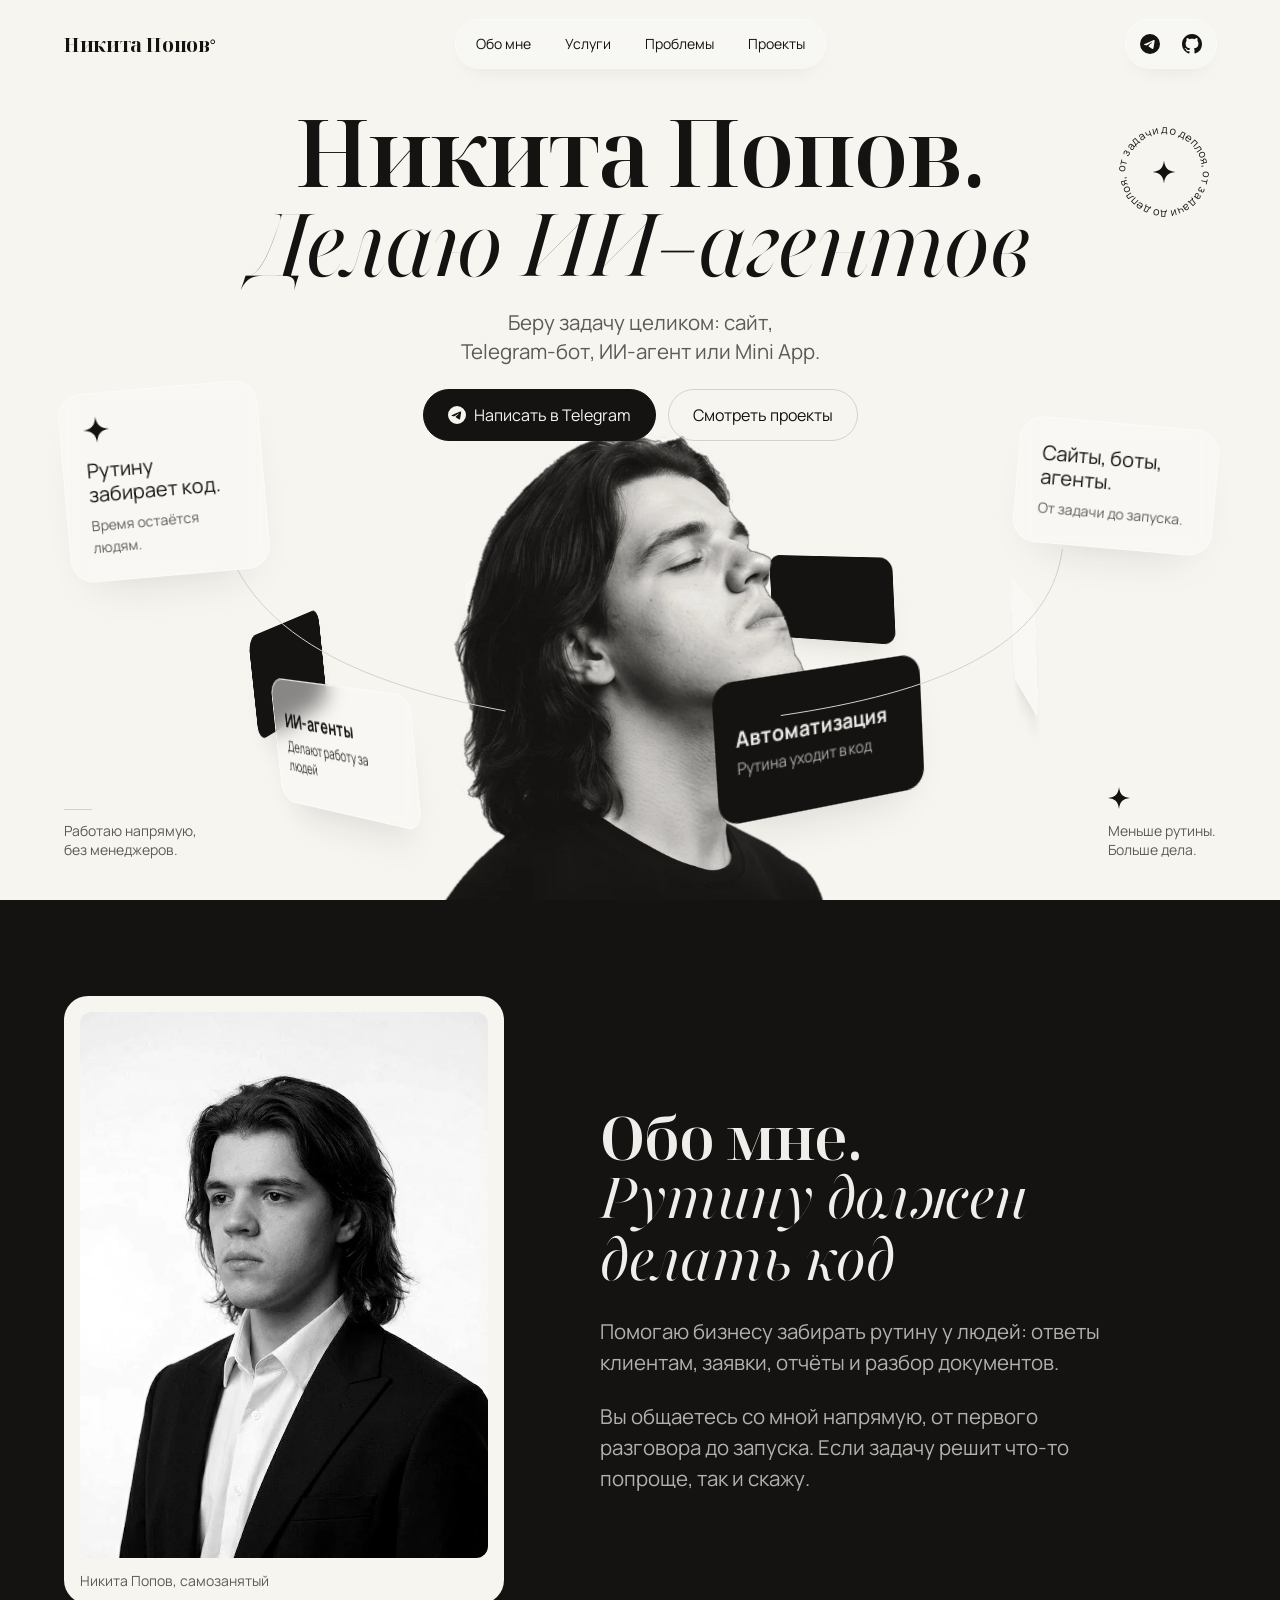
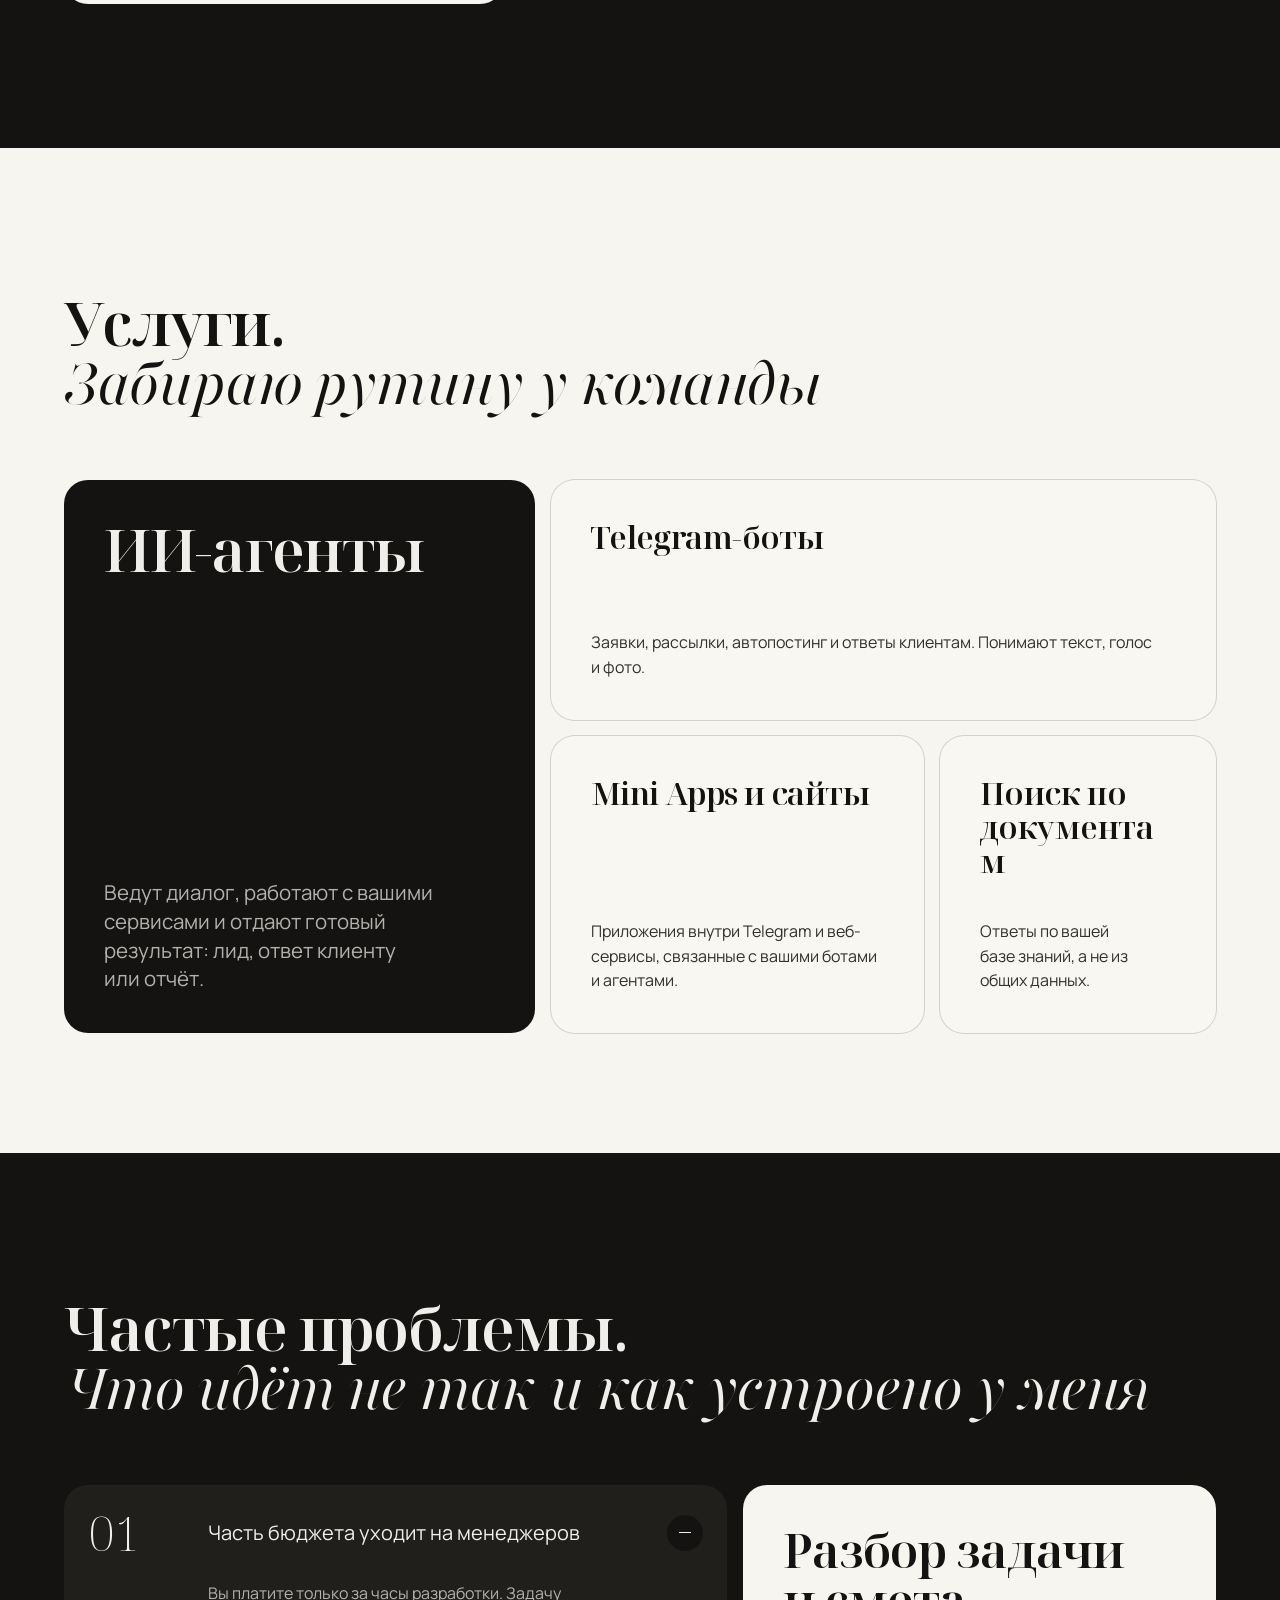
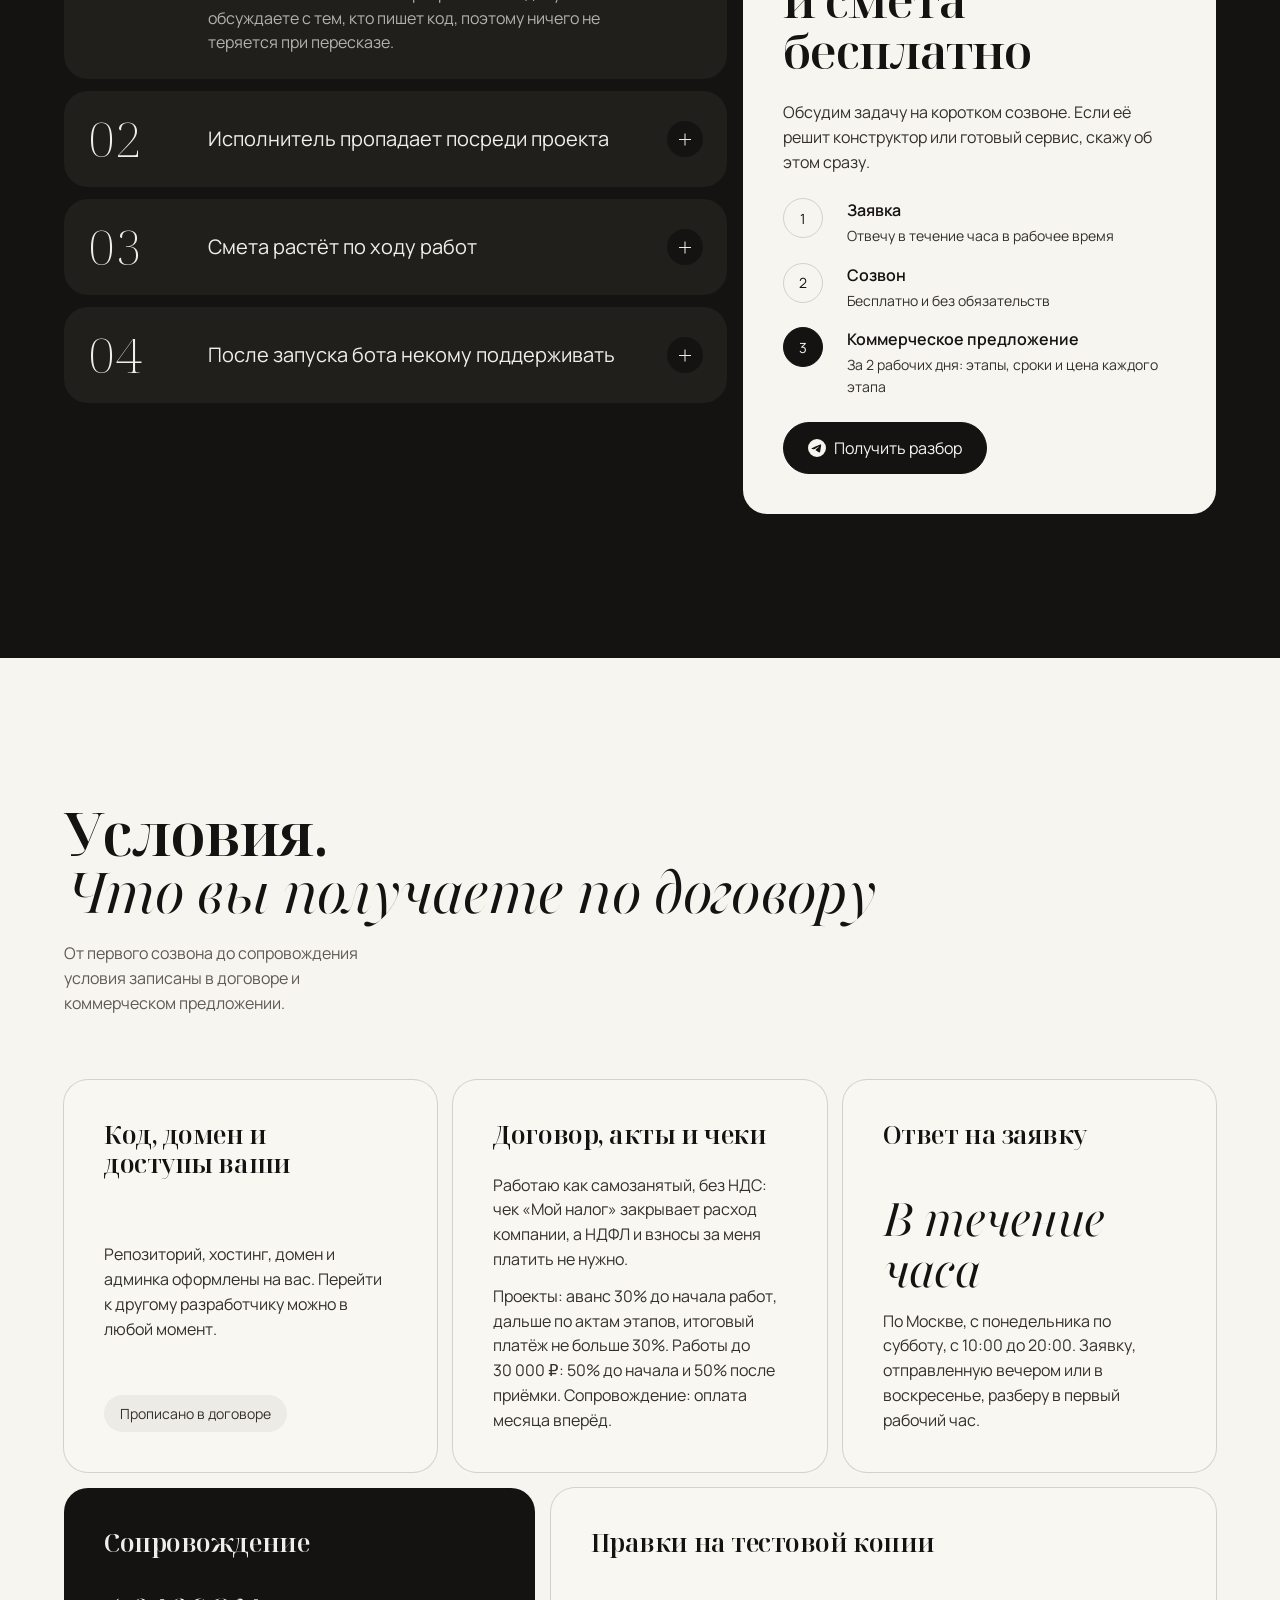
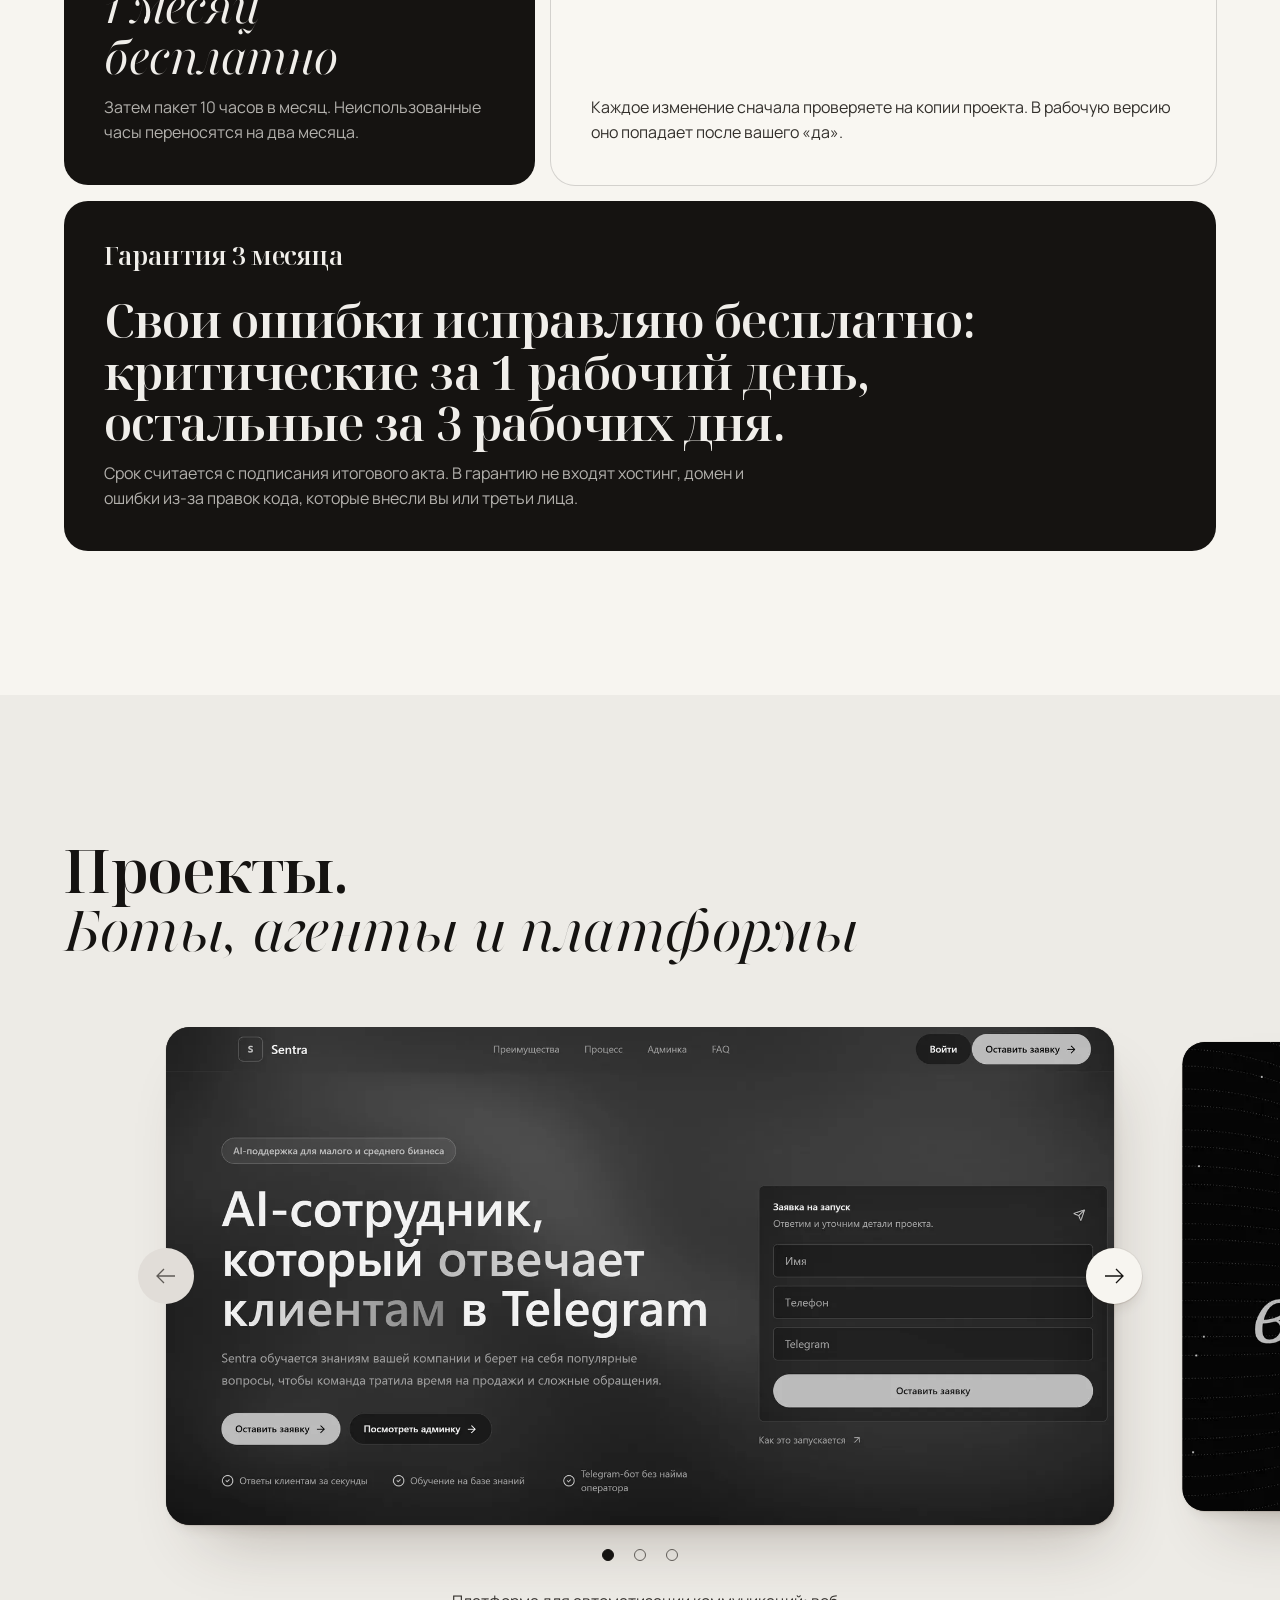
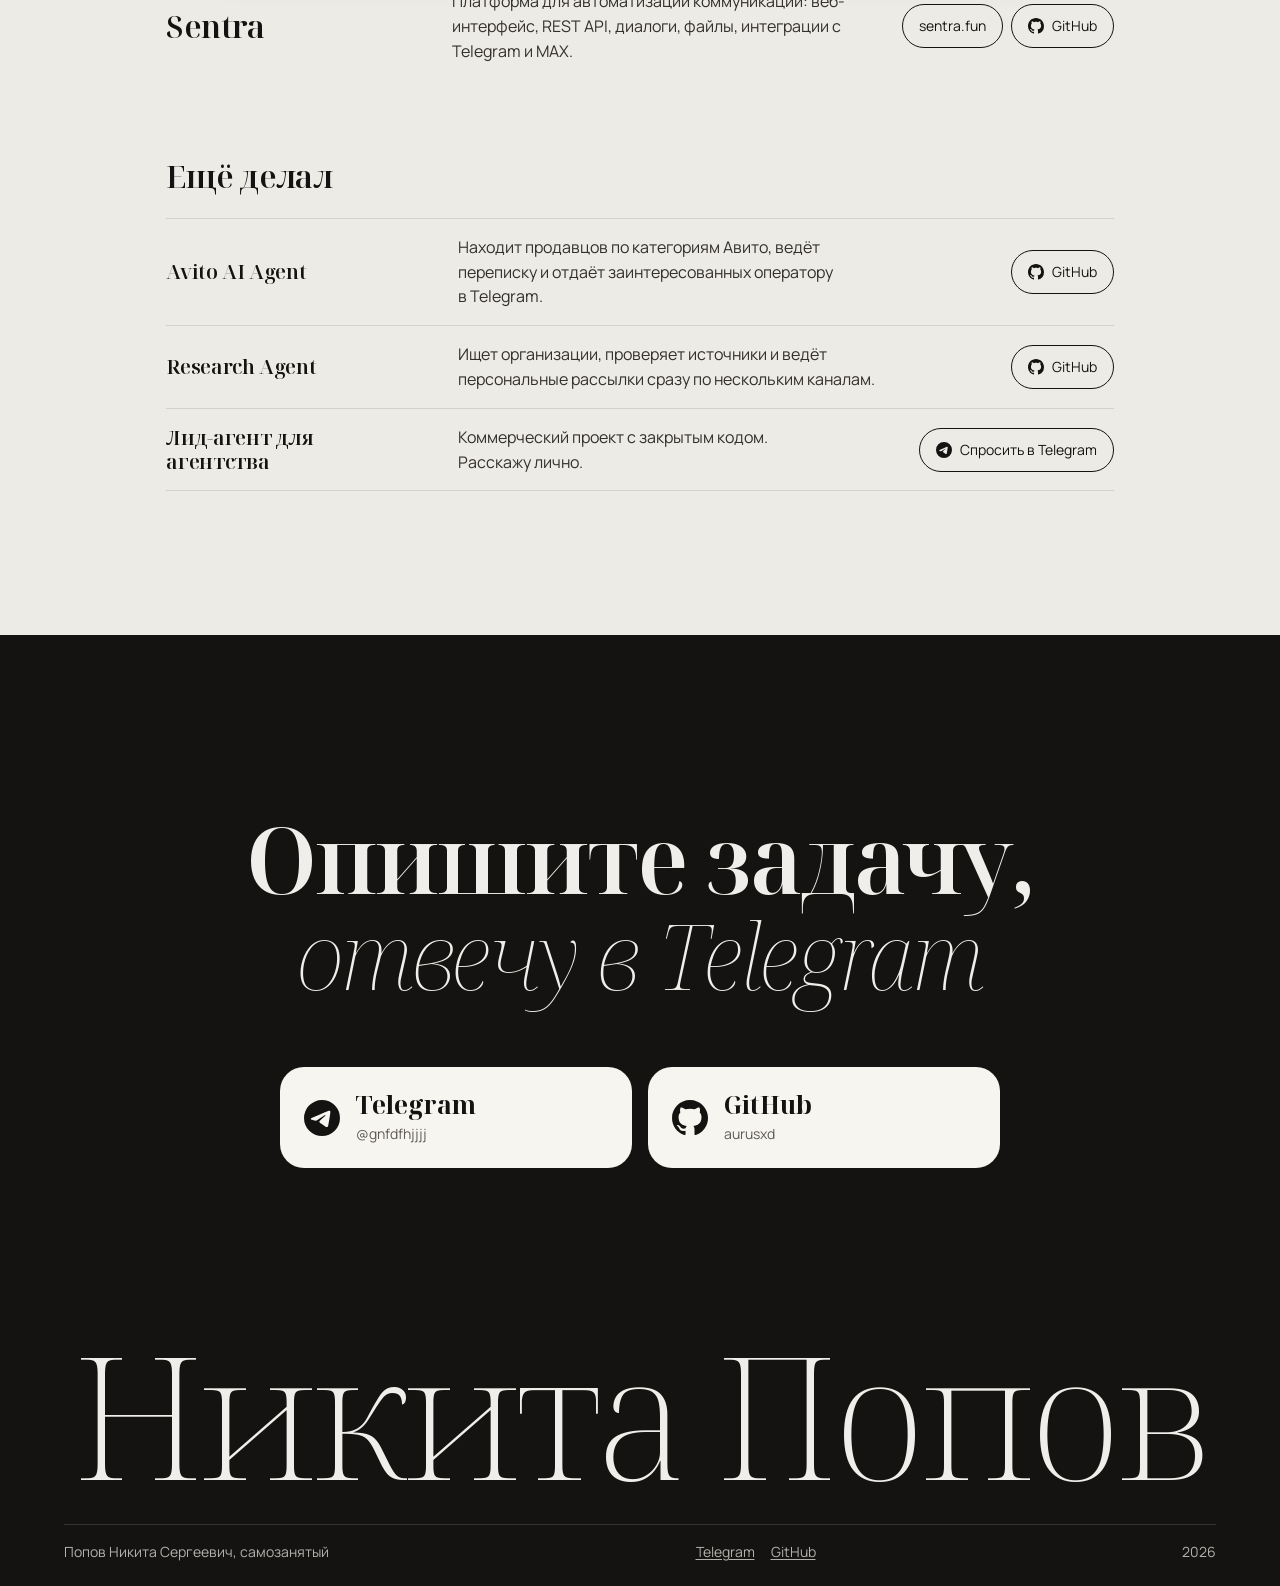
==== commit df47bc74: "Первый экран появляется поэтапно при загрузке Заголовок поднимается строками из-под маски, следом по" ====
--- a/index.html
+++ b/index.html
@@ -33,7 +33,16 @@
 <link rel="preload" href="assets/fonts/manrope-cyrillic.woff2" as="font" type="font/woff2" crossorigin>
 <link rel="preload" as="image" href="assets/portrait.webp" imagesrcset="assets/portrait-440.webp 440w, assets/portrait.webp 720w" imagesizes="(min-width: 48rem) 560px, 100vw" fetchpriority="high">
 <link rel="stylesheet" href="styles.css">
-<script>document.documentElement.classList.add('js');</script>
+<script>
+/* Поэтапное появление первого экрана. При reduced motion и без скриптов всё видно сразу. */
+(function (c) {
+  c.add('js');
+  try { if (matchMedia('(prefers-reduced-motion: reduce)').matches) return; } catch (e) {}
+  c.add('intro');
+  /* Если main.js не загрузился, первый экран всё равно появится. */
+  window.__introSafety = setTimeout(function () { c.remove('intro', 'intro-go'); }, 4000);
+})(document.documentElement.classList);
+</script>
 
 <script type="application/ld+json">
 {
--- a/styles.css
+++ b/styles.css
@@ -81,8 +81,9 @@
 @media (prefers-reduced-motion: reduce) { .btn, .nav__widget a { transition: background-color var(--dur-short) linear; } }
 
 .stage { position: absolute; inset: auto 0 0; height: var(--stage-h); perspective: 1300px; perspective-origin: 50% 30%; pointer-events: none; }
-.scene { position: absolute; inset: 0; transform-style: preserve-3d; }
-.portrait { position: absolute; left: 50%; bottom: 0; height: 100%; width: auto; max-width: none; transform: translateX(-52%); }
+.scene { position: absolute; inset: 0; transform-style: preserve-3d; transform-origin: 50% 100%; }
+/* Портрет уходит под край первого экрана: наклон сцены за мышью не открывает полосу фона под плечами. */
+.portrait { --sink: 24px; position: absolute; left: 50%; bottom: calc(var(--sink) * -1); height: calc(100% + var(--sink)); width: auto; max-width: none; transform: translateX(-52%); }
 .ring { --r: clamp(300px, 29vw, 430px); position: absolute; left: 50%; top: 50%; width: 0; height: 0; margin: 0; padding: 0; list-style: none; transform-style: preserve-3d; transform: rotateZ(-4deg) rotateX(-7deg) rotateY(-32deg); }
 .ring li { --w: 172px; --h: 104px; position: absolute; left: calc(var(--w) / -2); top: calc(var(--h) / -2); width: var(--w); height: var(--h); transform-style: preserve-3d; transform: rotateY(calc(var(--i) * 60deg)) translateZ(var(--r)); }
 .tile { position: absolute; inset: 0; border-radius: 16px; background: var(--glass); -webkit-backdrop-filter: blur(10px) saturate(1.1); backdrop-filter: blur(10px) saturate(1.1); box-shadow: inset 0 0 0 1px var(--glass-edge), 0 18px 36px -18px var(--glass-shade); }
@@ -251,6 +252,26 @@
   .side, .seal { animation: none; }
 }
 
+/* Появление первого экрана. Конечные значения совпадают с обычными, поэтому снятие классов ничего не сдвигает. */
+.intro .nav { opacity: 0; translate: 0 -14px; }
+.intro .hero__title > span { translate: 0 100%; clip-path: inset(-0.3em -0.2em 100% -0.2em); }
+.intro .hero__lede, .intro .hero__actions, .intro .note { opacity: 0; translate: 0 20px; }
+.intro .stage { opacity: 0; translate: 0 9%; scale: 0.94; transform-origin: 50% 100%; }
+.intro .side, .intro .seal { opacity: 0; scale: 0.86; }
+.intro .lines { opacity: 0; }
+
+.intro-go .nav, .intro-go .hero__lede, .intro-go .hero__actions, .intro-go .note, .intro-go .stage, .intro-go .side, .intro-go .seal, .intro-go .lines { opacity: 1; translate: 0 0; scale: 1; }
+.intro-go .hero__title > span { translate: 0 0; clip-path: inset(-0.3em -0.2em -0.4em -0.2em); transition: translate 1200ms var(--ease-out), clip-path 1200ms var(--ease-out); }
+.intro-go .hero__title > .ital { transition-delay: 120ms; }
+.intro-go .stage { transition: opacity 1000ms var(--ease-out) 120ms, translate 1600ms var(--ease-out) 120ms, scale 1600ms var(--ease-out) 120ms; }
+.intro-go .hero__lede { transition: opacity 900ms var(--ease-out) 380ms, translate 1000ms var(--ease-out) 380ms; }
+.intro-go .hero__actions { transition: opacity 900ms var(--ease-out) 480ms, translate 1000ms var(--ease-out) 480ms; }
+.intro-go .nav { transition: opacity 900ms var(--ease-out) 560ms, translate 1000ms var(--ease-out) 560ms; }
+.intro-go .side { transition: opacity 900ms var(--ease-out) 700ms, scale 1200ms var(--ease-out) 700ms; }
+.intro-go .side--right { transition-delay: 800ms; }
+.intro-go .seal { transition: opacity 900ms var(--ease-out) 820ms, scale 1200ms var(--ease-out) 820ms; }
+.intro-go .lines, .intro-go .note { transition: opacity 1000ms var(--ease-out) 900ms, translate 1000ms var(--ease-out) 900ms; }
+
 /* Адаптив */
 @media (max-width: 75rem) {
   .side, .lines, .seal, .note { display: none; }
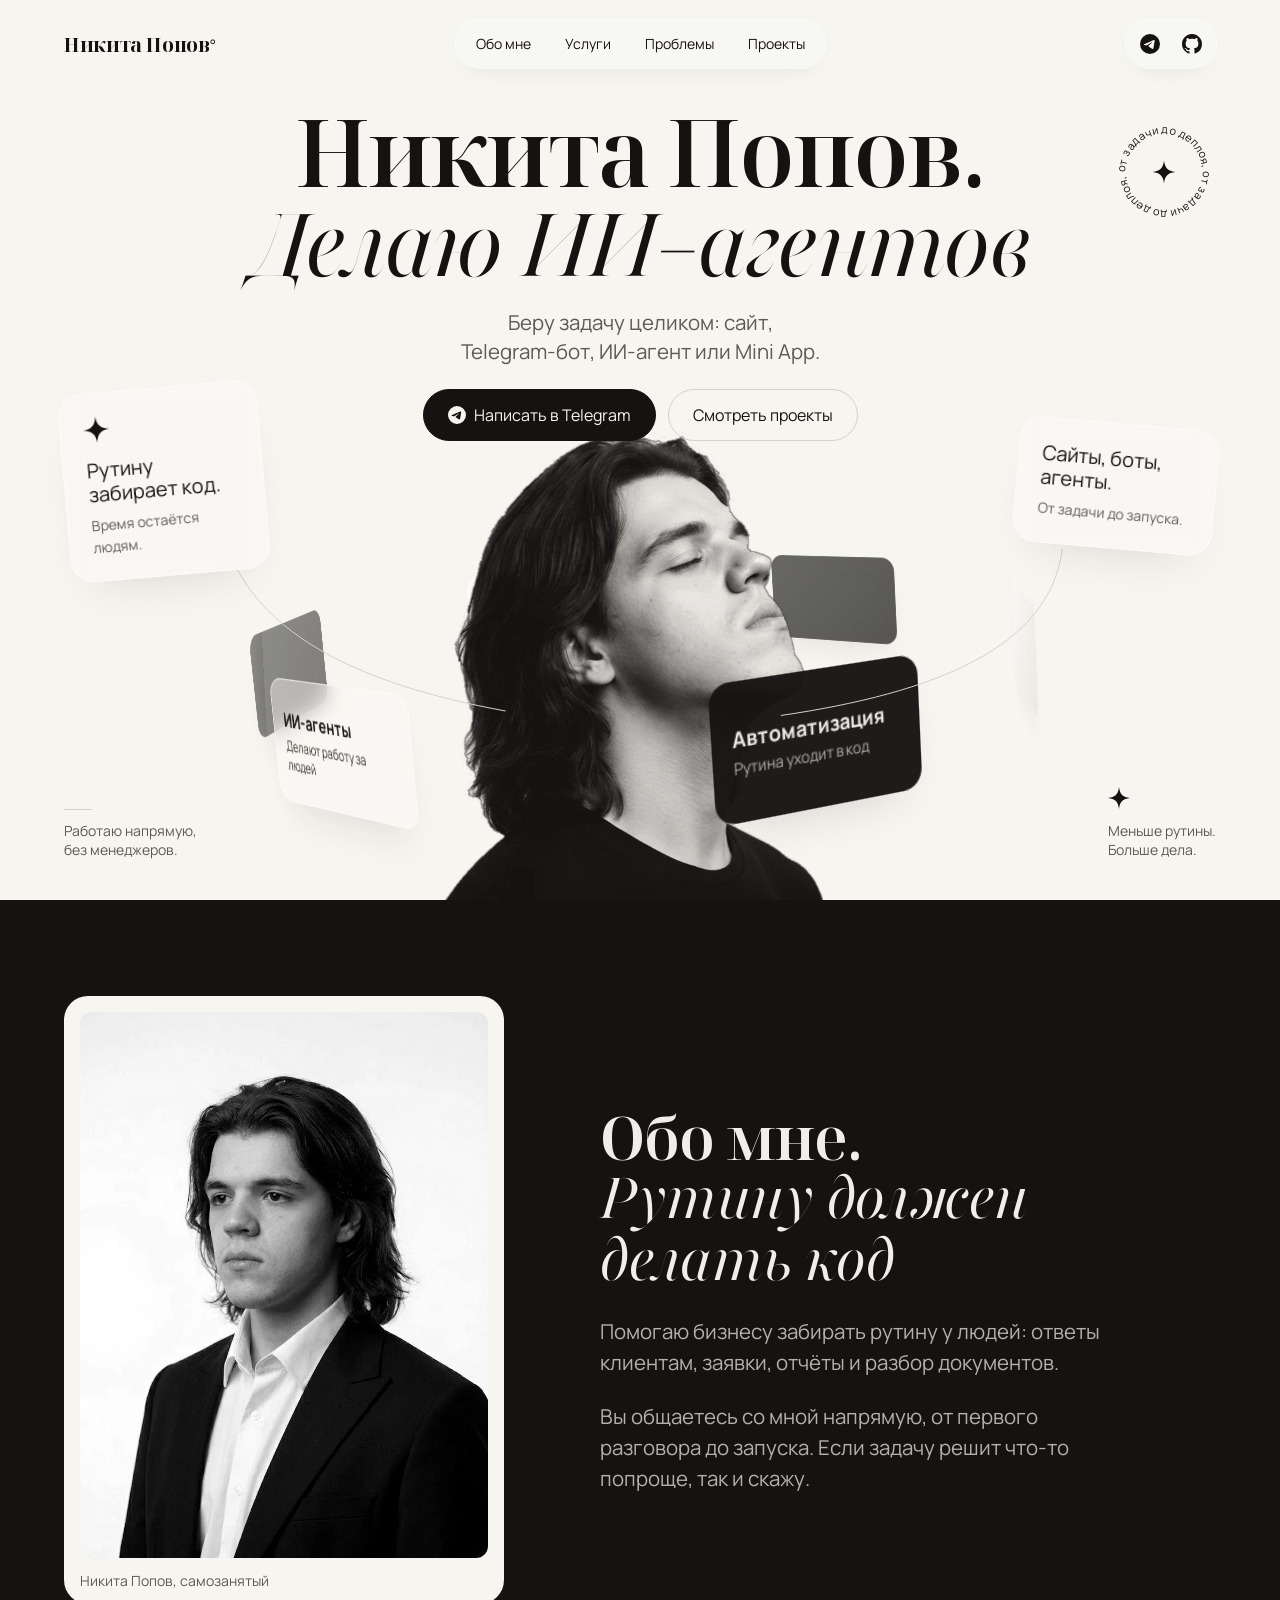
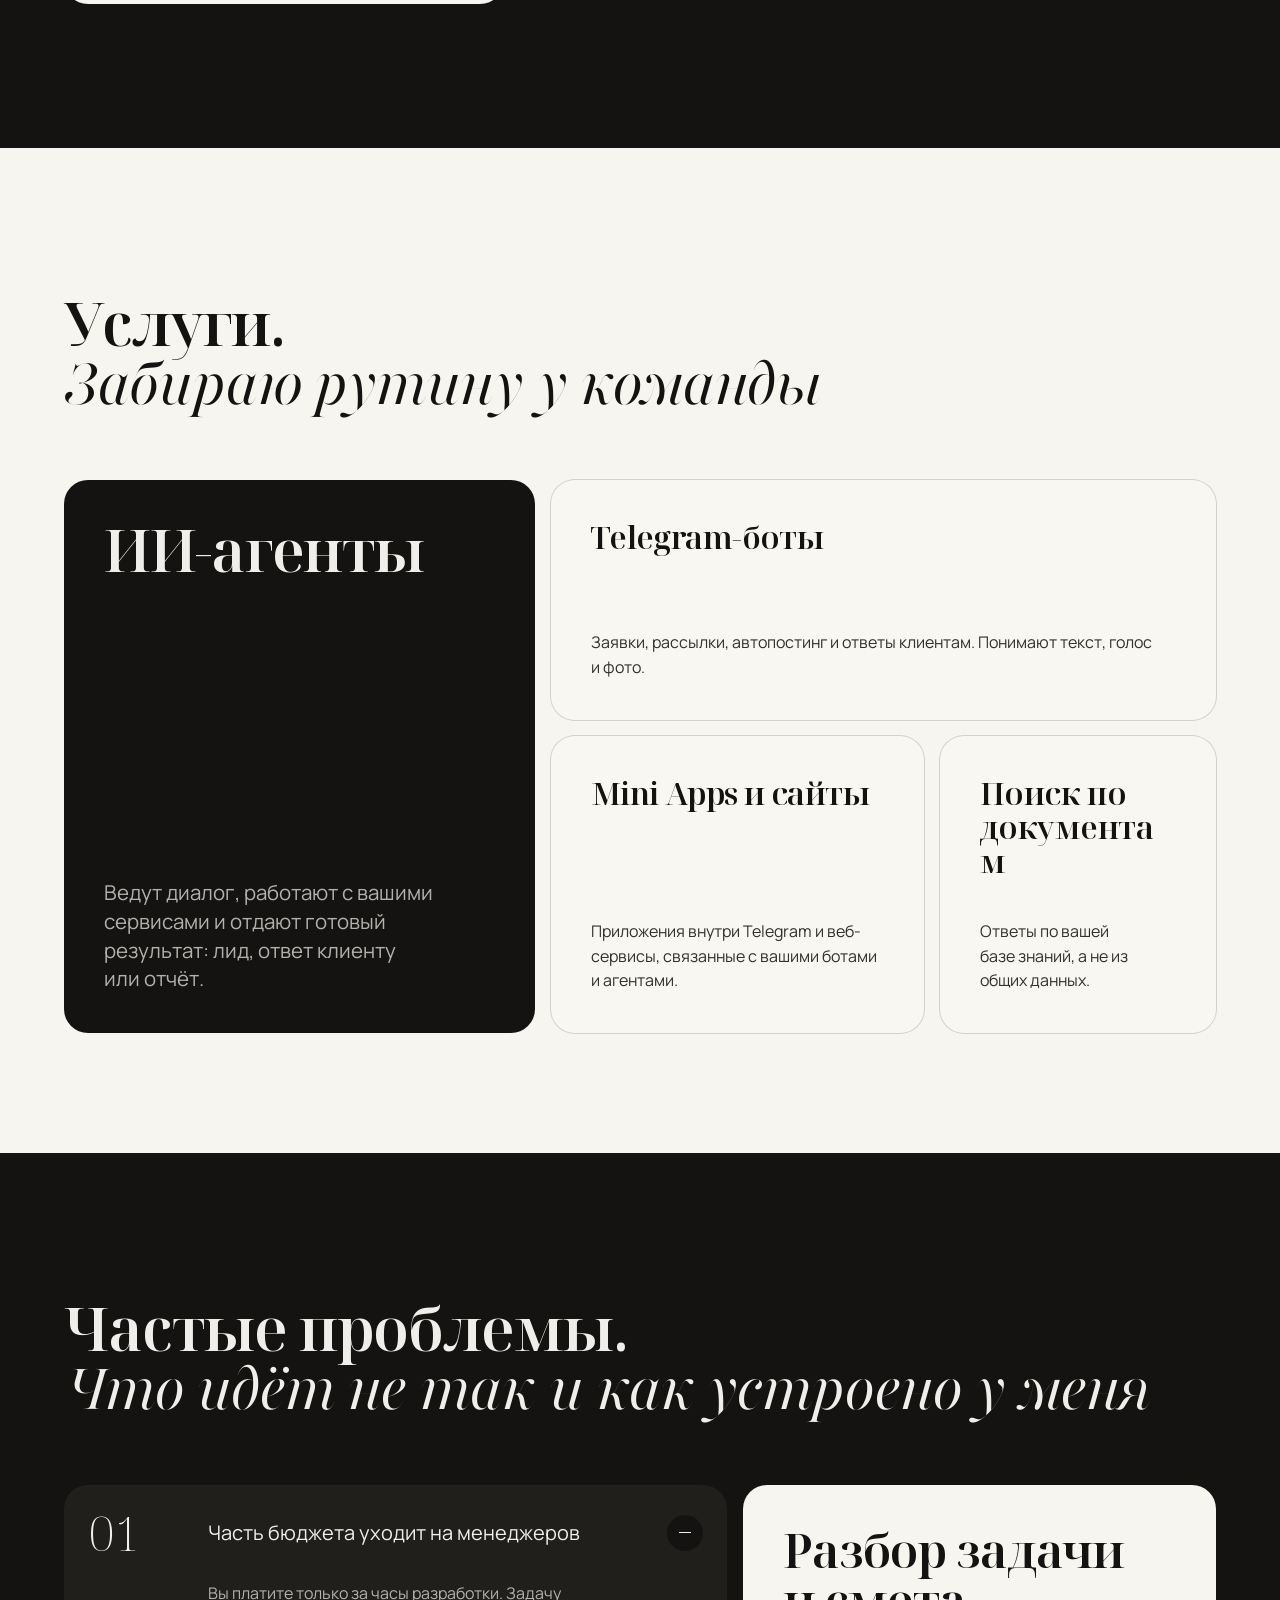
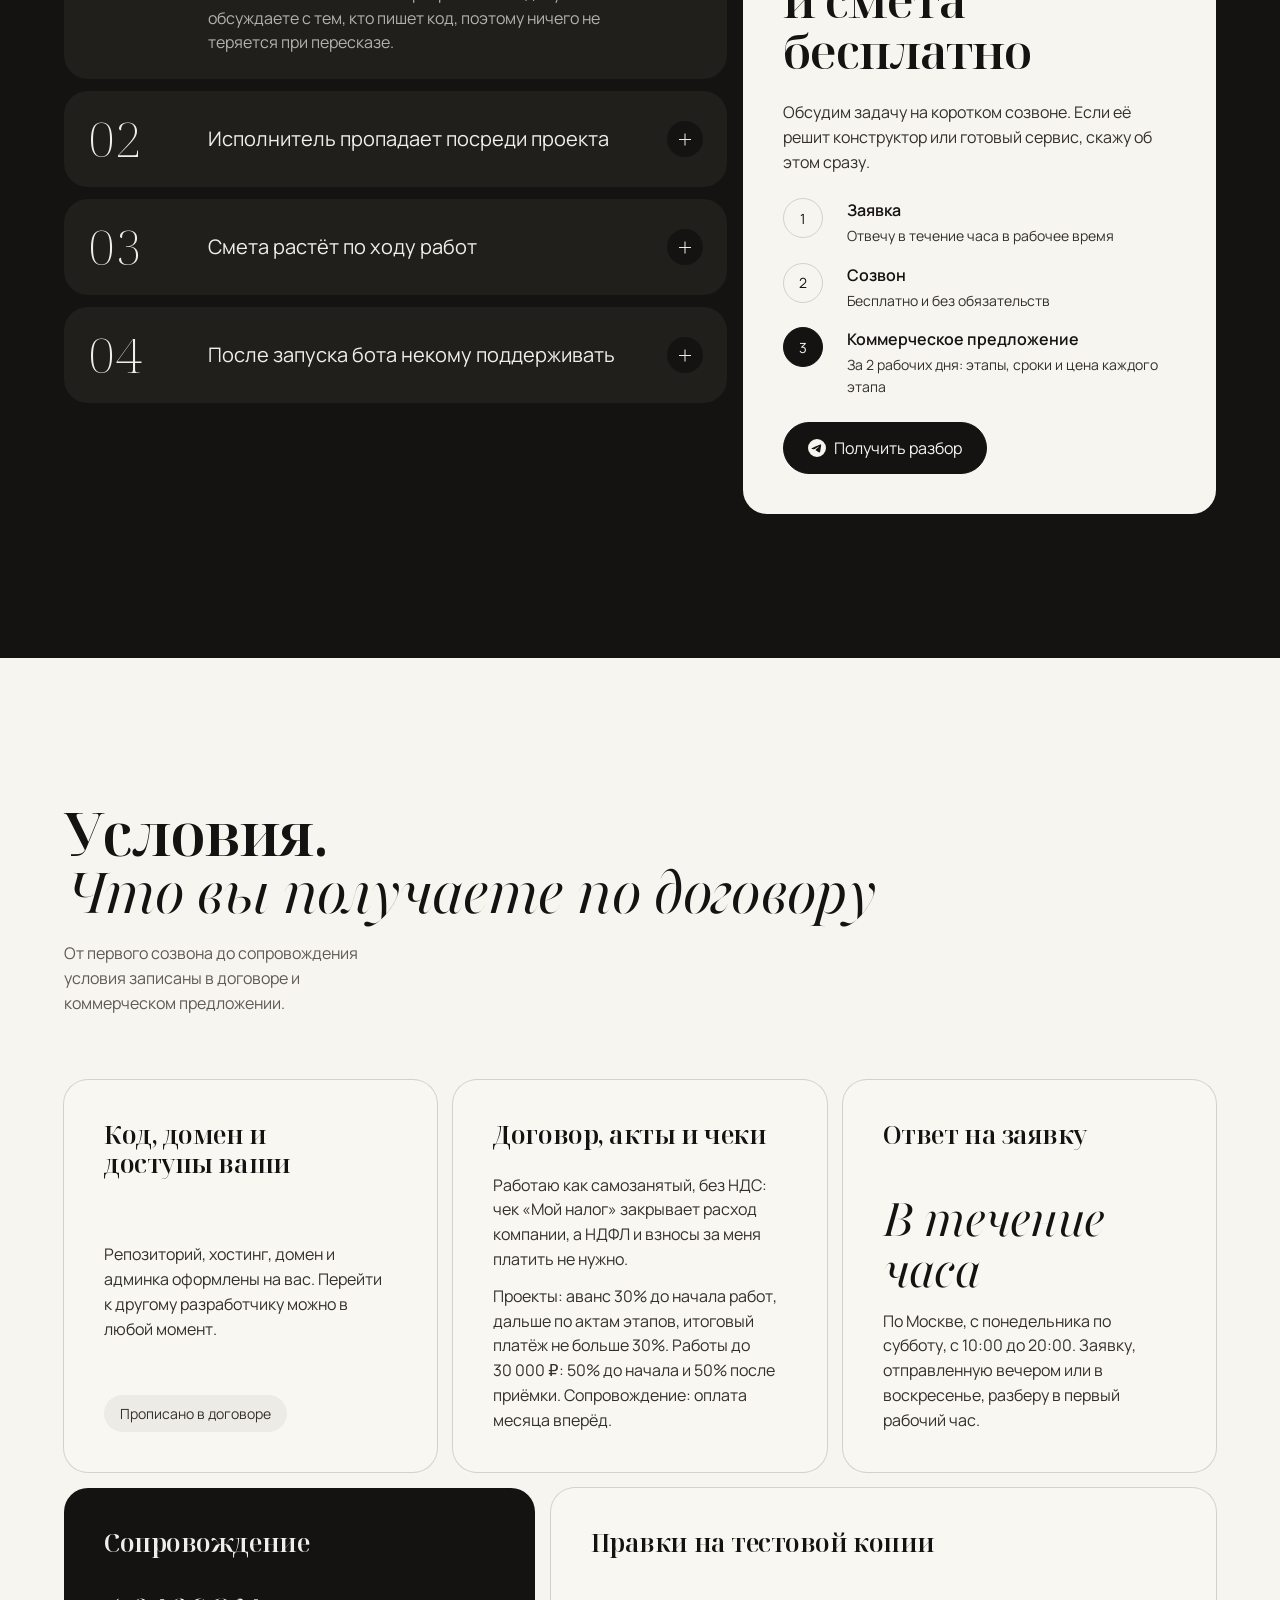
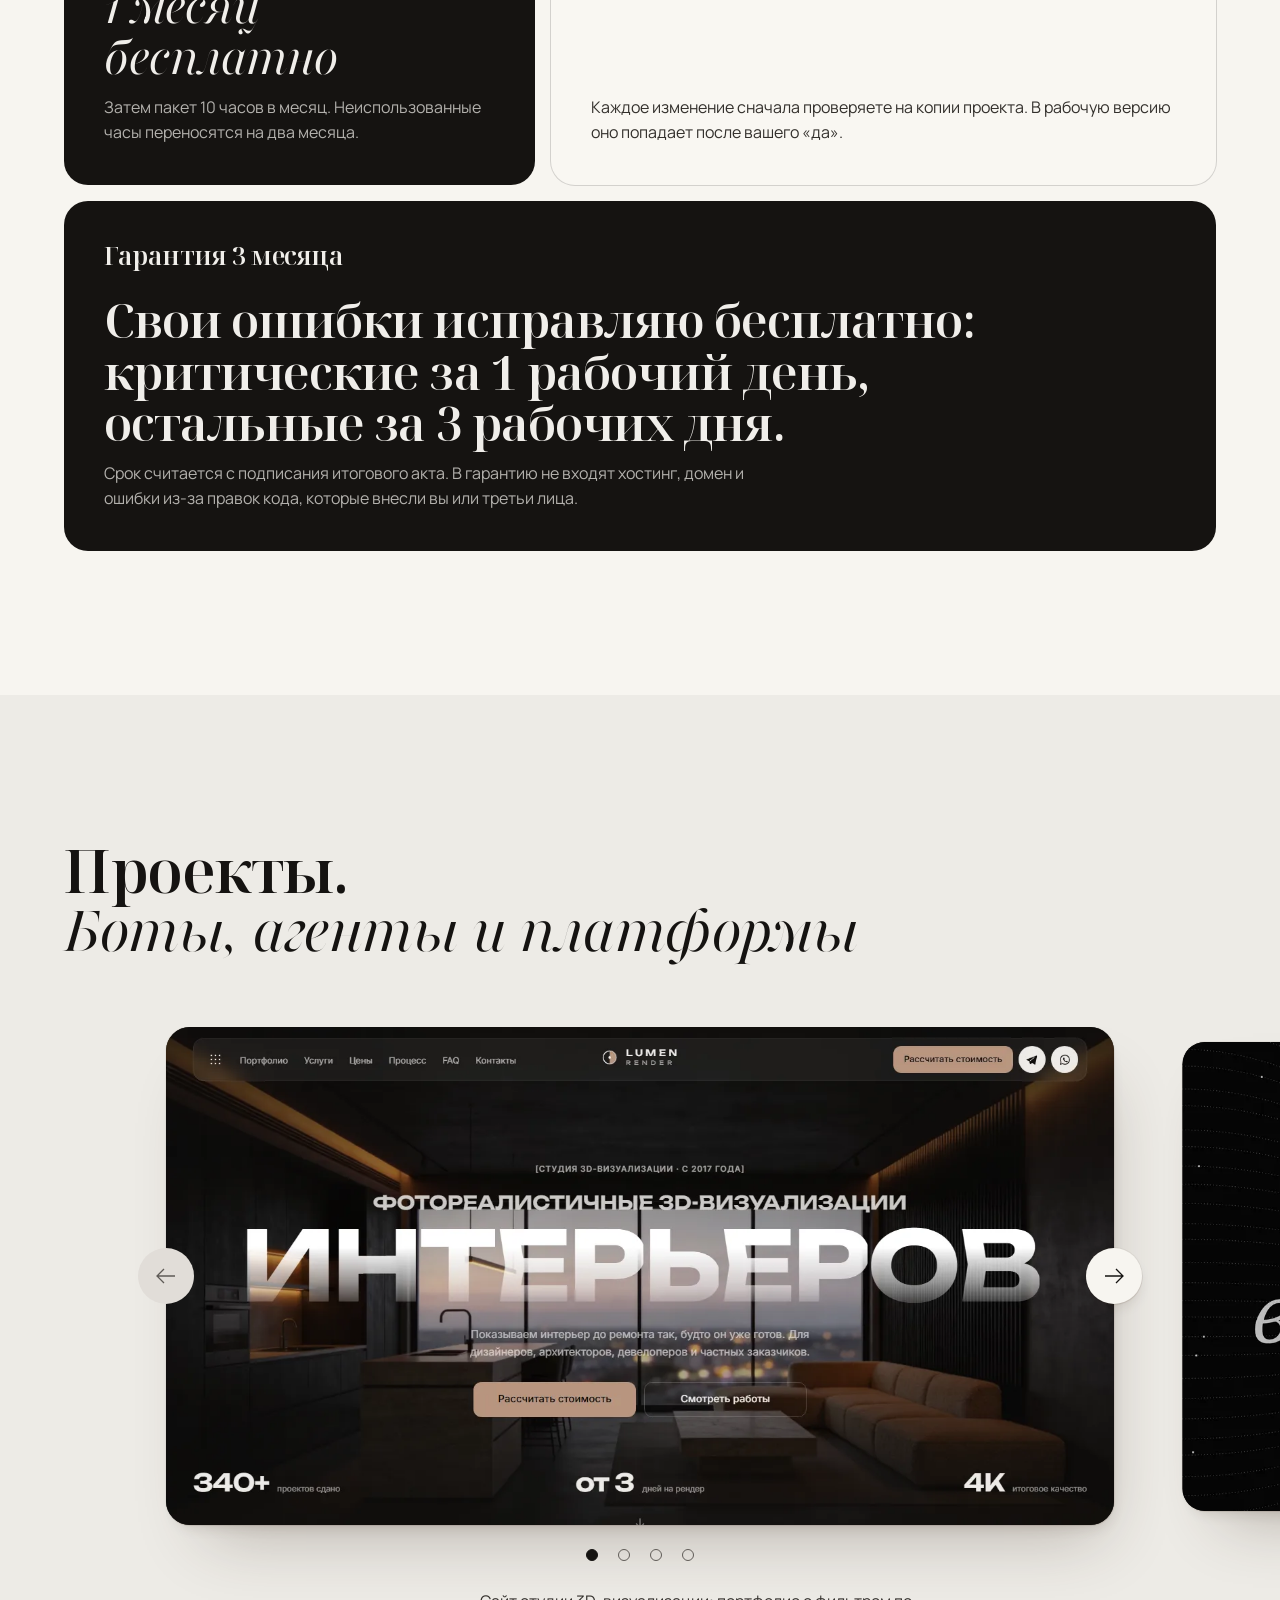
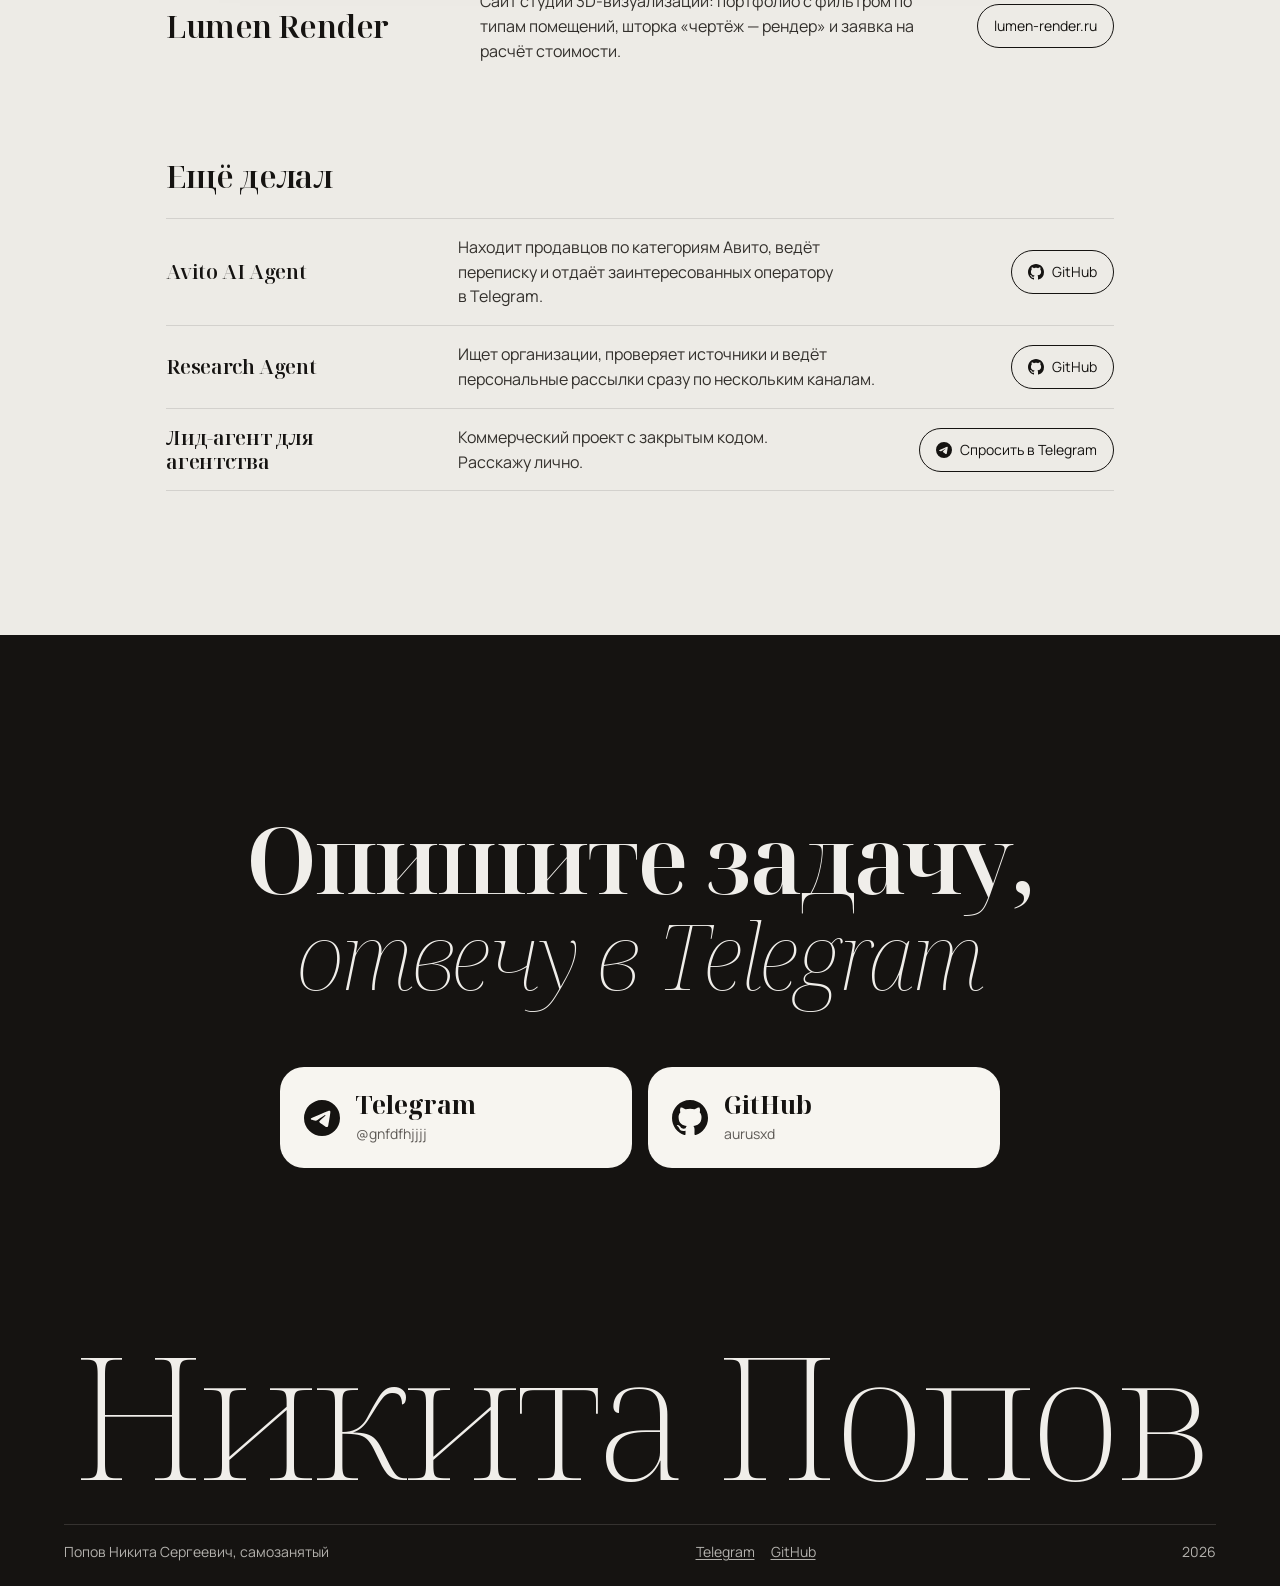
==== commit ef7b8e7b: "Lumen Render первым в галерее проектов, Zift вторым Co-Authored-By: Claude Opus 5.5 <noreply@anthrop" ====
--- a/index.html
+++ b/index.html
@@ -80,11 +80,12 @@
       "@type": "ItemList",
       "name": "Проекты",
       "itemListElement": [
-        { "@type": "ListItem", "position": 1, "item": { "@type": "SoftwareApplication", "name": "Sentra", "url": "https://sentra.fun", "applicationCategory": "BusinessApplication", "operatingSystem": "Web", "author": { "@id": "https://popov-dev.ru/#person" } } },
+        { "@type": "ListItem", "position": 1, "item": { "@type": "WebSite", "name": "Lumen Render", "url": "https://lumen-render.ru", "author": { "@id": "https://popov-dev.ru/#person" } } },
         { "@type": "ListItem", "position": 2, "item": { "@type": "WebSite", "name": "Zift", "url": "https://ziftdev.ru", "author": { "@id": "https://popov-dev.ru/#person" } } },
-        { "@type": "ListItem", "position": 3, "item": { "@type": "SoftwareApplication", "name": "AI Coach", "url": "https://t.me/coahaitrainer_bot", "applicationCategory": "HealthApplication", "operatingSystem": "Telegram", "author": { "@id": "https://popov-dev.ru/#person" } } },
-        { "@type": "ListItem", "position": 4, "item": { "@type": "SoftwareSourceCode", "name": "Avito AI Agent", "codeRepository": "https://github.com/aurusxd/avito-ai-agent", "programmingLanguage": "Python", "author": { "@id": "https://popov-dev.ru/#person" } } },
-        { "@type": "ListItem", "position": 5, "item": { "@type": "SoftwareSourceCode", "name": "Research Agent", "codeRepository": "https://github.com/aurusxd/research-agent", "programmingLanguage": "Python", "author": { "@id": "https://popov-dev.ru/#person" } } }
+        { "@type": "ListItem", "position": 3, "item": { "@type": "SoftwareApplication", "name": "Sentra", "url": "https://sentra.fun", "applicationCategory": "BusinessApplication", "operatingSystem": "Web", "author": { "@id": "https://popov-dev.ru/#person" } } },
+        { "@type": "ListItem", "position": 4, "item": { "@type": "SoftwareApplication", "name": "AI Coach", "url": "https://t.me/coahaitrainer_bot", "applicationCategory": "HealthApplication", "operatingSystem": "Telegram", "author": { "@id": "https://popov-dev.ru/#person" } } },
+        { "@type": "ListItem", "position": 5, "item": { "@type": "SoftwareSourceCode", "name": "Avito AI Agent", "codeRepository": "https://github.com/aurusxd/avito-ai-agent", "programmingLanguage": "Python", "author": { "@id": "https://popov-dev.ru/#person" } } },
+        { "@type": "ListItem", "position": 6, "item": { "@type": "SoftwareSourceCode", "name": "Research Agent", "codeRepository": "https://github.com/aurusxd/research-agent", "programmingLanguage": "Python", "author": { "@id": "https://popov-dev.ru/#person" } } }
       ]
     }
   ]
@@ -304,12 +305,35 @@
         <button class="gallery__arrow gallery__arrow--prev" type="button" data-prev disabled aria-label="Предыдущий проект"><svg aria-hidden="true" width="22" height="22" viewBox="0 0 22 22" fill="none" stroke="currentColor" stroke-width="1.3"><path d="M20 11H2M9 4l-7 7 7 7"/></svg></button>
         <button class="gallery__arrow gallery__arrow--next" type="button" data-next aria-label="Следующий проект"><svg aria-hidden="true" width="22" height="22" viewBox="0 0 22 22" fill="none" stroke="currentColor" stroke-width="1.3"><path d="M2 11h18M13 4l7 7-7 7"/></svg></button>
         <div class="gallery__dots" role="group" aria-label="Выбор проекта">
-          <button class="dot" type="button" data-dot aria-current="true" aria-label="Проект 1: Sentra"></button>
+          <button class="dot" type="button" data-dot aria-current="true" aria-label="Проект 1: Lumen Render"></button>
           <button class="dot" type="button" data-dot aria-label="Проект 2: Zift"></button>
-          <button class="dot" type="button" data-dot aria-label="Проект 3: AI Coach"></button>
+          <button class="dot" type="button" data-dot aria-label="Проект 3: Sentra"></button>
+          <button class="dot" type="button" data-dot aria-label="Проект 4: AI Coach"></button>
         </div>
         <div class="gallery__track" data-track>
-          <article class="slide" data-slide aria-label="Проект 1 из 3: Sentra">
+          <article class="slide" data-slide aria-label="Проект 1 из 4: Lumen Render">
+            <a class="slide__frame" href="https://lumen-render.ru" target="_blank" rel="noopener" draggable="false" aria-label="Открыть сайт Lumen Render">
+              <img src="assets/projects/lumen.webp" width="1400" height="778" decoding="sync" draggable="false" alt="Главная страница Lumen Render: фотореалистичные 3D-визуализации интерьеров">
+            </a>
+            <div class="slide__text">
+              <h3>Lumen Render</h3>
+              <p>Сайт студии 3D-визуализации: портфолио с фильтром по типам помещений, шторка «чертёж — рендер» и заявка на расчёт стоимости.</p>
+              <p class="slide__links"><a class="pill" href="https://lumen-render.ru" target="_blank" rel="noopener">lumen-render.ru</a></p>
+            </div>
+          </article>
+
+          <article class="slide" data-slide aria-label="Проект 2 из 4: Zift">
+            <a class="slide__frame" href="https://ziftdev.ru" target="_blank" rel="noopener" draggable="false" aria-label="Открыть сайт Zift">
+              <img src="assets/projects/zift.webp" width="1400" height="778" decoding="sync" draggable="false" alt="Главная страница Zift с заголовком «Встраиваем ИИ в реальную работу»">
+            </a>
+            <div class="slide__text">
+              <h3>Zift</h3>
+              <p>Сайт инженерной студии: три ИИ-ассистента и форма заявок.</p>
+              <p class="slide__links"><a class="pill" href="https://ziftdev.ru" target="_blank" rel="noopener">ziftdev.ru</a> <a class="pill" href="https://github.com/aurusxd/Zift" target="_blank" rel="noopener"><svg aria-hidden="true" width="16" height="16"><use href="#i-github"/></svg>GitHub</a></p>
+            </div>
+          </article>
+
+          <article class="slide" data-slide aria-label="Проект 3 из 4: Sentra">
             <a class="slide__frame slide__frame--left" href="https://sentra.fun" target="_blank" rel="noopener" draggable="false" aria-label="Открыть сайт Sentra">
               <img src="assets/projects/sentra.webp" width="1760" height="880" decoding="sync" draggable="false" alt="Главная страница Sentra: ИИ-сотрудник, который отвечает клиентам в Telegram">
             </a>
@@ -320,18 +344,7 @@
             </div>
           </article>
 
-          <article class="slide" data-slide aria-label="Проект 2 из 3: Zift">
-            <a class="slide__frame" href="https://ziftdev.ru" target="_blank" rel="noopener" draggable="false" aria-label="Открыть сайт Zift">
-              <img src="assets/projects/zift.webp" width="1400" height="778" decoding="sync" draggable="false" alt="Главная страница Zift с заголовком «Встраиваем ИИ в реальную работу»">
-            </a>
-            <div class="slide__text">
-              <h3>Zift</h3>
-              <p>Сайт инженерной студии: три ИИ-ассистента и форма заявок.</p>
-              <p class="slide__links"><a class="pill" href="https://ziftdev.ru" target="_blank" rel="noopener">ziftdev.ru</a> <a class="pill" href="https://github.com/aurusxd/Zift" target="_blank" rel="noopener"><svg aria-hidden="true" width="16" height="16"><use href="#i-github"/></svg>GitHub</a></p>
-            </div>
-          </article>
-
-          <article class="slide" data-slide aria-label="Проект 3 из 3: AI Coach">
+          <article class="slide" data-slide aria-label="Проект 4 из 4: AI Coach">
             <a class="slide__frame slide__frame--phone" href="https://t.me/coahaitrainer_bot" target="_blank" rel="noopener" draggable="false" aria-label="Открыть бота AI Coach в Telegram">
               <img src="assets/projects/ai-coach.webp" width="369" height="584" decoding="sync" draggable="false" alt="Экран приложения AI Coach: неделя тренировок и программа, собранная ИИ">
             </a>
--- a/styles.css
+++ b/styles.css
@@ -84,12 +84,17 @@
 .scene { position: absolute; inset: 0; transform-style: preserve-3d; transform-origin: 50% 100%; }
 /* Портрет уходит под край первого экрана: наклон сцены за мышью не открывает полосу фона под плечами. */
 .portrait { --sink: 24px; position: absolute; left: 50%; bottom: calc(var(--sink) * -1); height: calc(100% + var(--sink)); width: auto; max-width: none; transform: translateX(-52%); }
-.ring { --r: clamp(300px, 29vw, 430px); position: absolute; left: 50%; top: 50%; width: 0; height: 0; margin: 0; padding: 0; list-style: none; transform-style: preserve-3d; transform: rotateZ(-4deg) rotateX(-7deg) rotateY(-32deg); }
-.ring li { --w: 172px; --h: 104px; position: absolute; left: calc(var(--w) / -2); top: calc(var(--h) / -2); width: var(--w); height: var(--h); transform-style: preserve-3d; transform: rotateY(calc(var(--i) * 60deg)) translateZ(var(--r)); }
-.tile { position: absolute; inset: 0; border-radius: 16px; background: var(--glass); -webkit-backdrop-filter: blur(10px) saturate(1.1); backdrop-filter: blur(10px) saturate(1.1); box-shadow: inset 0 0 0 1px var(--glass-edge), 0 18px 36px -18px var(--glass-shade); }
-.tile__text { position: absolute; inset: 0; display: flex; flex-direction: column; justify-content: center; gap: var(--space-2xs); padding: var(--space-sm) var(--space-md); text-align: left; color: var(--color-ink); backface-visibility: hidden; transform: translateZ(1px); }
+/* Кольцо крутится вокруг портрета (угол --a ведёт main.js), карточки поворачиваются вместе с ним.
+   --c = косинус поворота: 1 — смотрит прямо на зрителя, 0 — стоит ребром, −1 — ушла за голову.
+   Развёрнутые карточки не исчезают, а уходят в матовое стекло: лицо бледнеет до 45%, текст размывается, оборот — светлое стекло. */
+.ring { --r: clamp(300px, 29vw, 430px); --a: -32deg; position: absolute; left: 50%; top: 50%; width: 0; height: 0; margin: 0; padding: 0; list-style: none; transform-style: preserve-3d; transform: rotateZ(-4deg) rotateX(-7deg) rotateY(var(--a)); }
+.ring li { --w: 172px; --h: 104px; --c: cos(var(--i) * 60deg + var(--a)); position: absolute; left: calc(var(--w) / -2); top: calc(var(--h) / -2); width: var(--w); height: var(--h); transform-style: preserve-3d; transform: rotateY(calc(var(--i) * 60deg)) translateZ(var(--r)); }
+.ring li::before { content: ""; position: absolute; inset: 0; border-radius: 16px; background: linear-gradient(135deg, rgb(255 255 255 / 0.6), rgb(180 176 168 / 0.32)); -webkit-backdrop-filter: blur(10px) saturate(1.1); backdrop-filter: blur(10px) saturate(1.1); box-shadow: inset 0 0 0 1px rgb(255 255 255 / 0.7), 0 18px 36px -20px var(--glass-shade); backface-visibility: hidden; transform: rotateY(180deg); opacity: clamp(0.55, calc(0.55 - var(--c) * 0.35), 0.9); }
+.tile { position: absolute; inset: 0; border-radius: 16px; background: var(--glass); -webkit-backdrop-filter: blur(10px) saturate(1.1); backdrop-filter: blur(10px) saturate(1.1); box-shadow: inset 0 0 0 1px var(--glass-edge), 0 18px 36px -18px var(--glass-shade); backface-visibility: hidden; opacity: clamp(0.45, calc(0.45 + var(--c) * 0.55), 1); }
+.tile__text { position: absolute; inset: 0; display: flex; flex-direction: column; justify-content: center; gap: var(--space-2xs); padding: var(--space-sm) var(--space-md); text-align: left; color: var(--color-ink); backface-visibility: hidden; transform: translateZ(1px); opacity: clamp(0.2, calc(var(--c) * 1.4 - 0.1), 1); filter: blur(calc((1 - var(--c)) * 1.5px)); }
 .tile__text strong { font-size: var(--text-md); line-height: 1.2; }
 .tile__text span { font-size: 0.75rem; line-height: 1.3; color: var(--color-ink-2); }
+.ring li.is-ink::before { background: linear-gradient(135deg, rgb(58 57 54 / 0.92), rgb(14 14 13 / 0.85)); box-shadow: inset 0 0 0 1px rgb(255 255 255 / 0.08), 0 18px 36px -20px var(--glass-shade); }
 .is-ink .tile { background: var(--color-ink); -webkit-backdrop-filter: none; backdrop-filter: none; box-shadow: 0 18px 36px -18px var(--glass-shade); }
 .is-ink .tile__text { color: var(--color-on-ink); }
 .is-ink .tile__text span { color: var(--color-on-ink-2); }
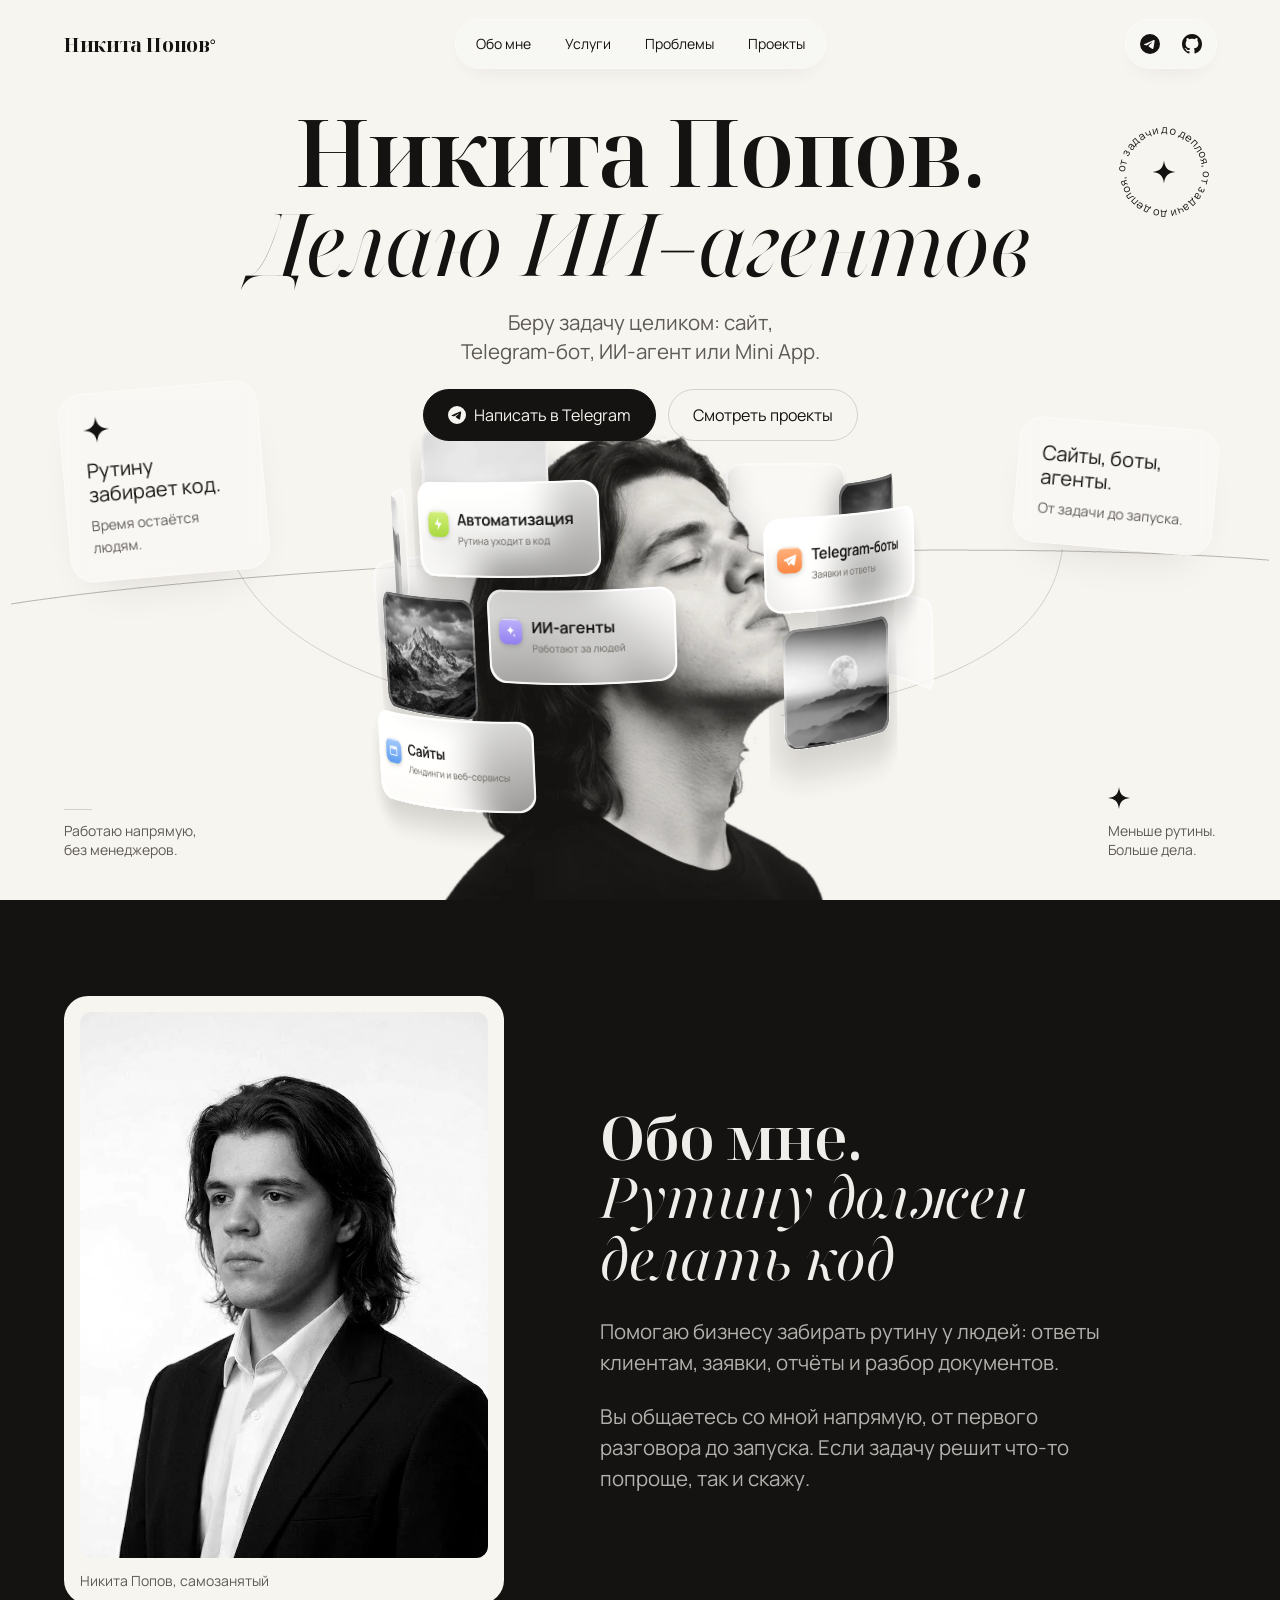
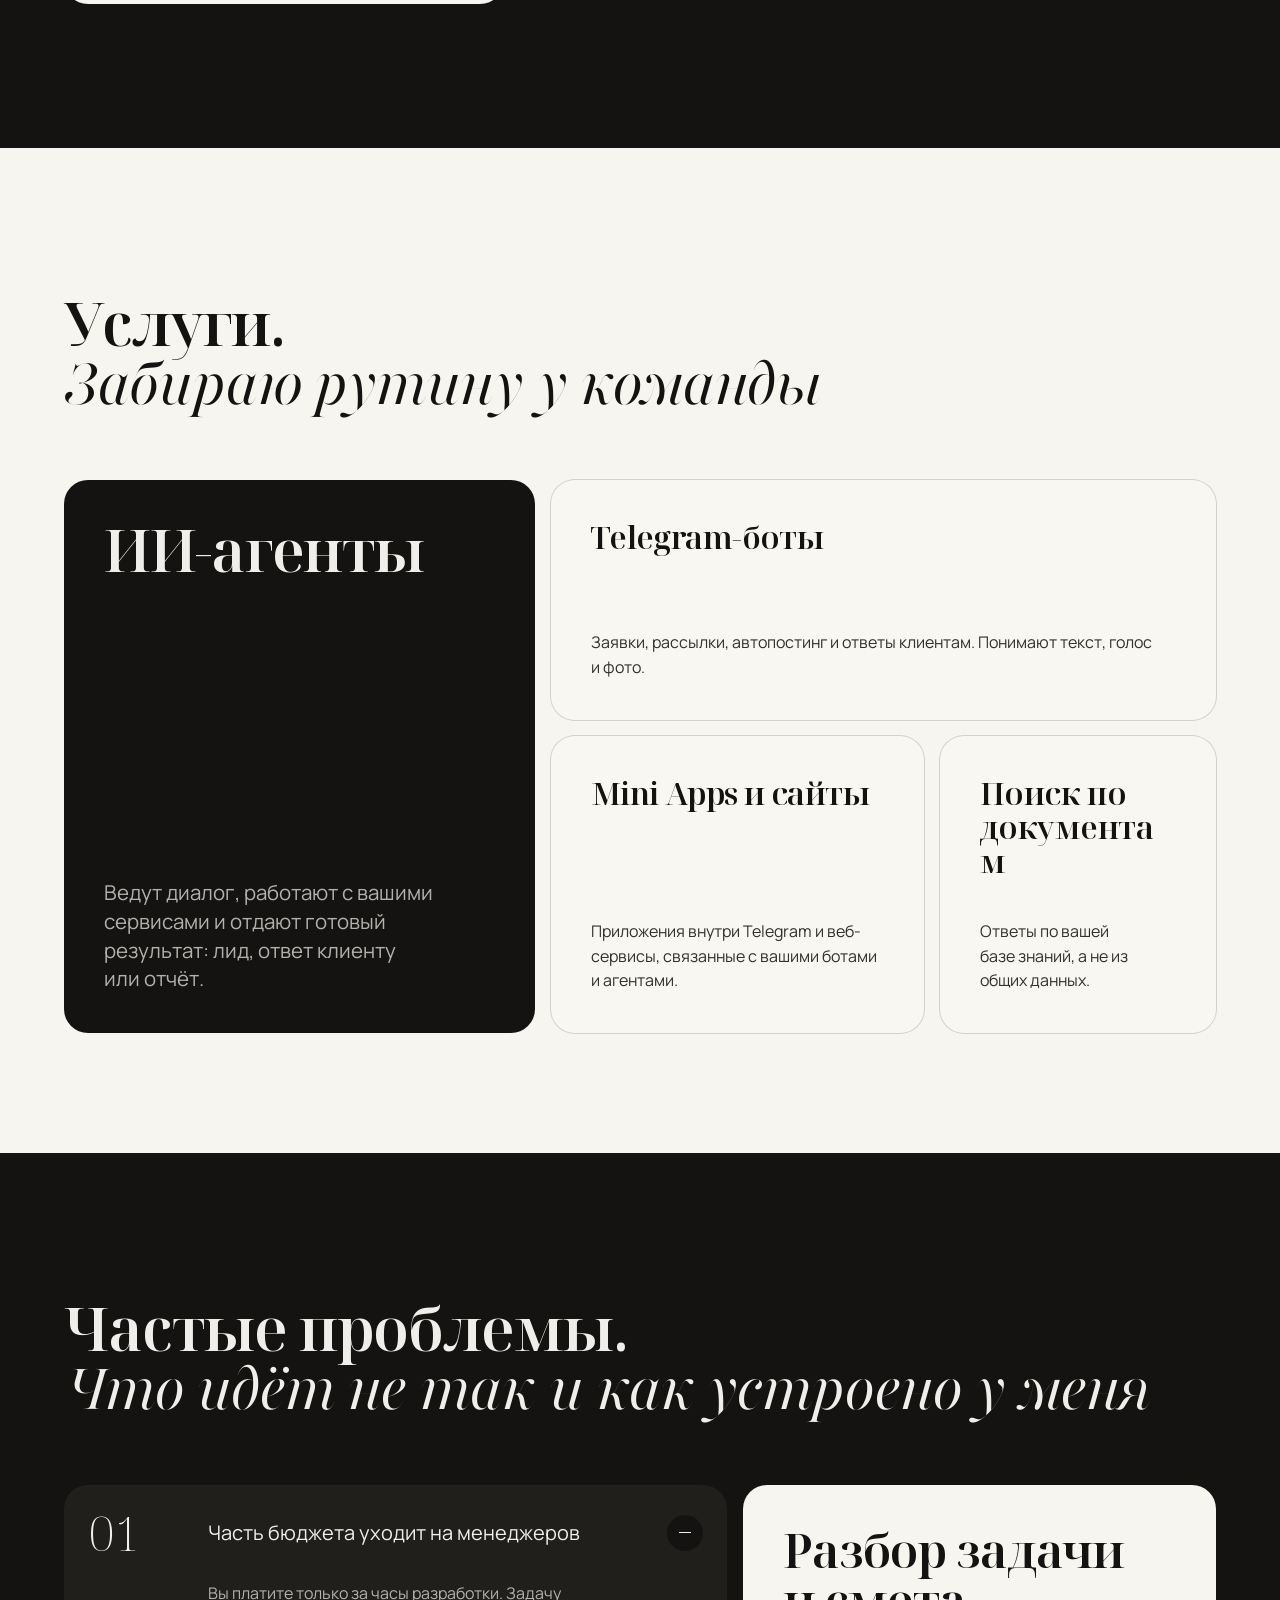
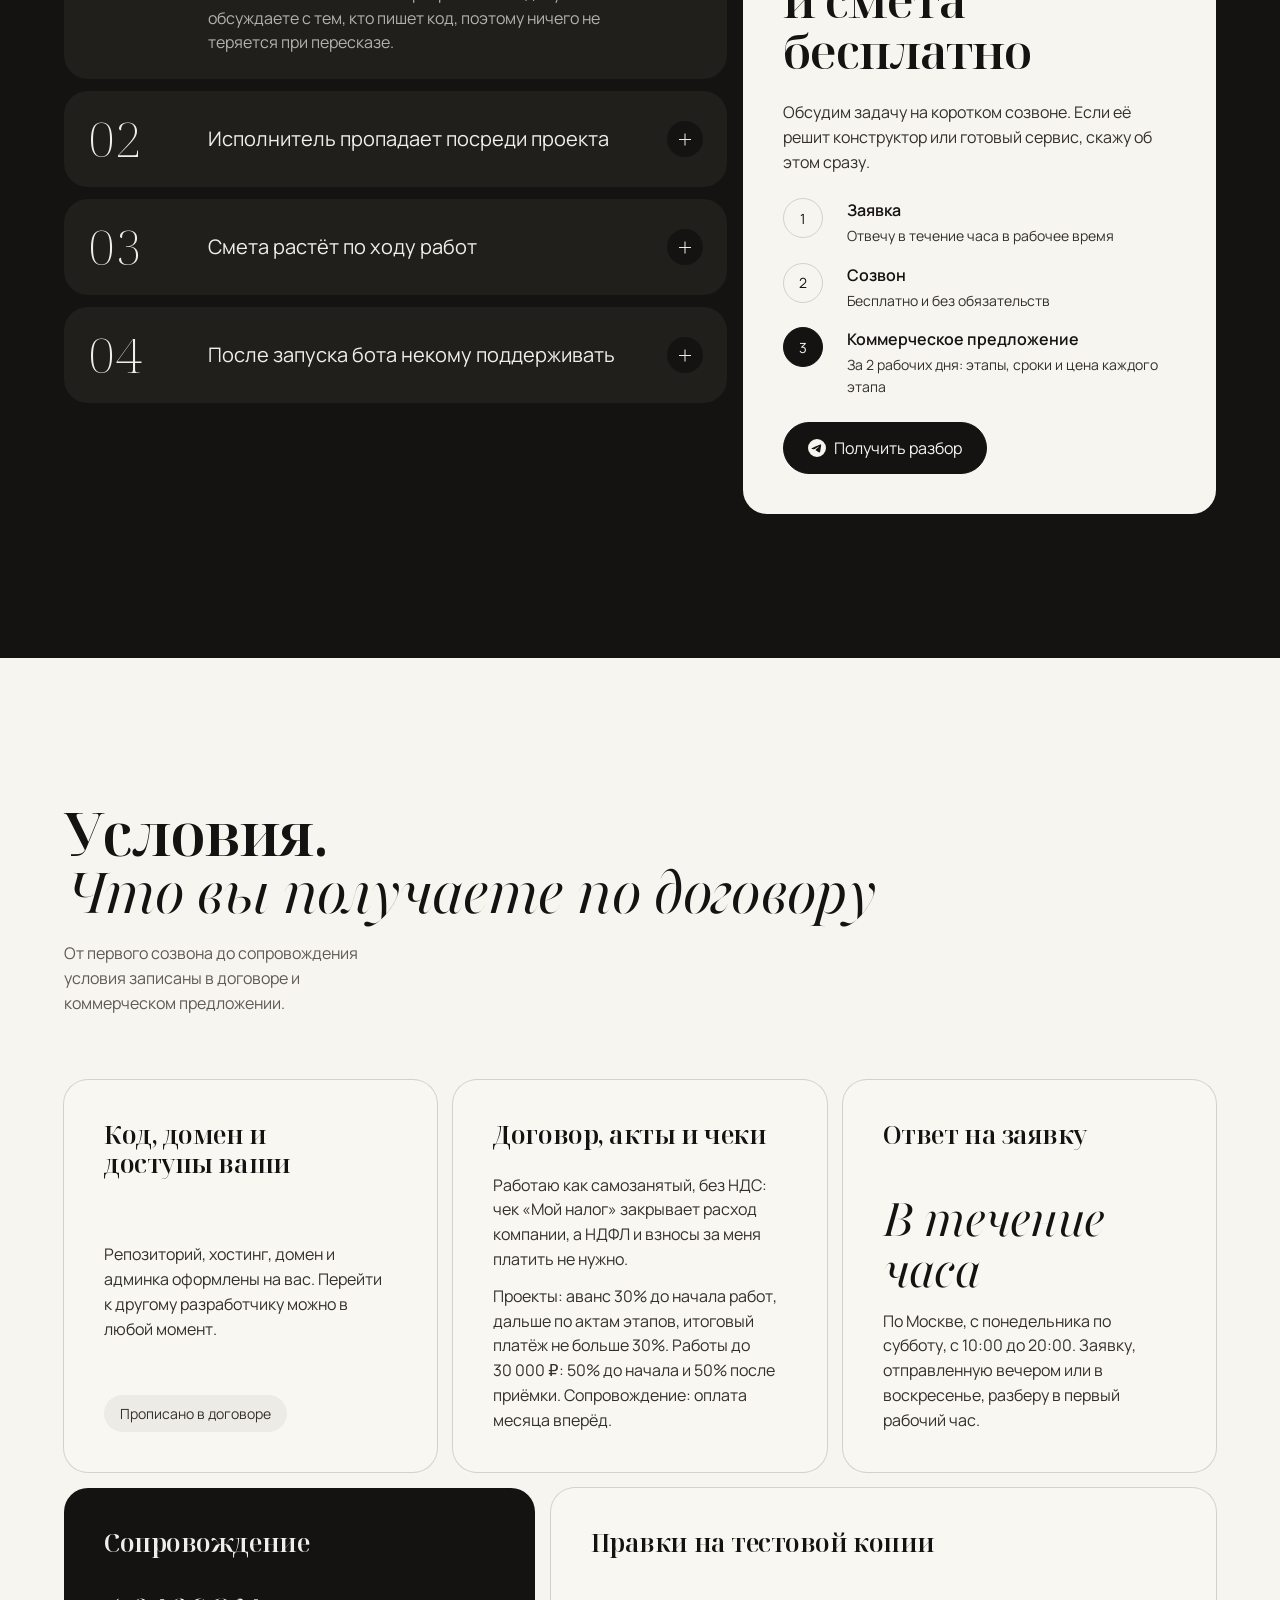
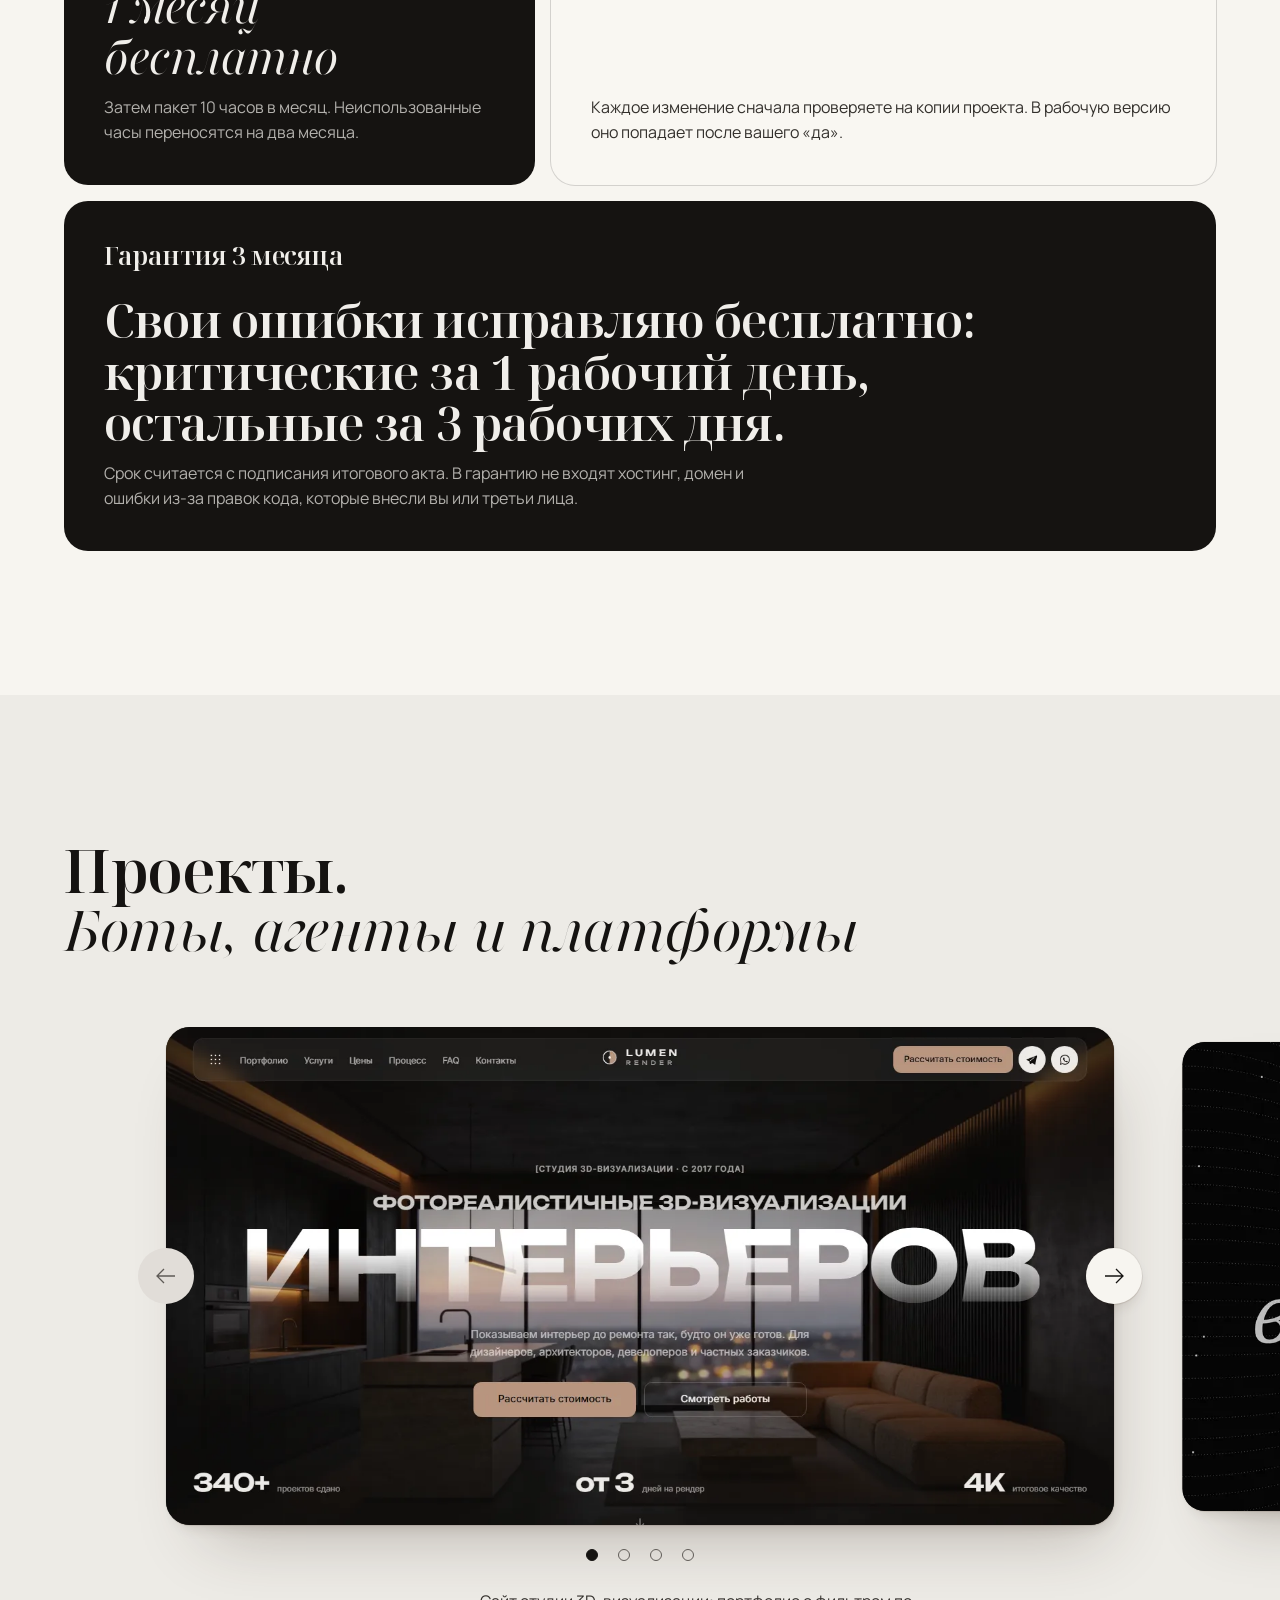
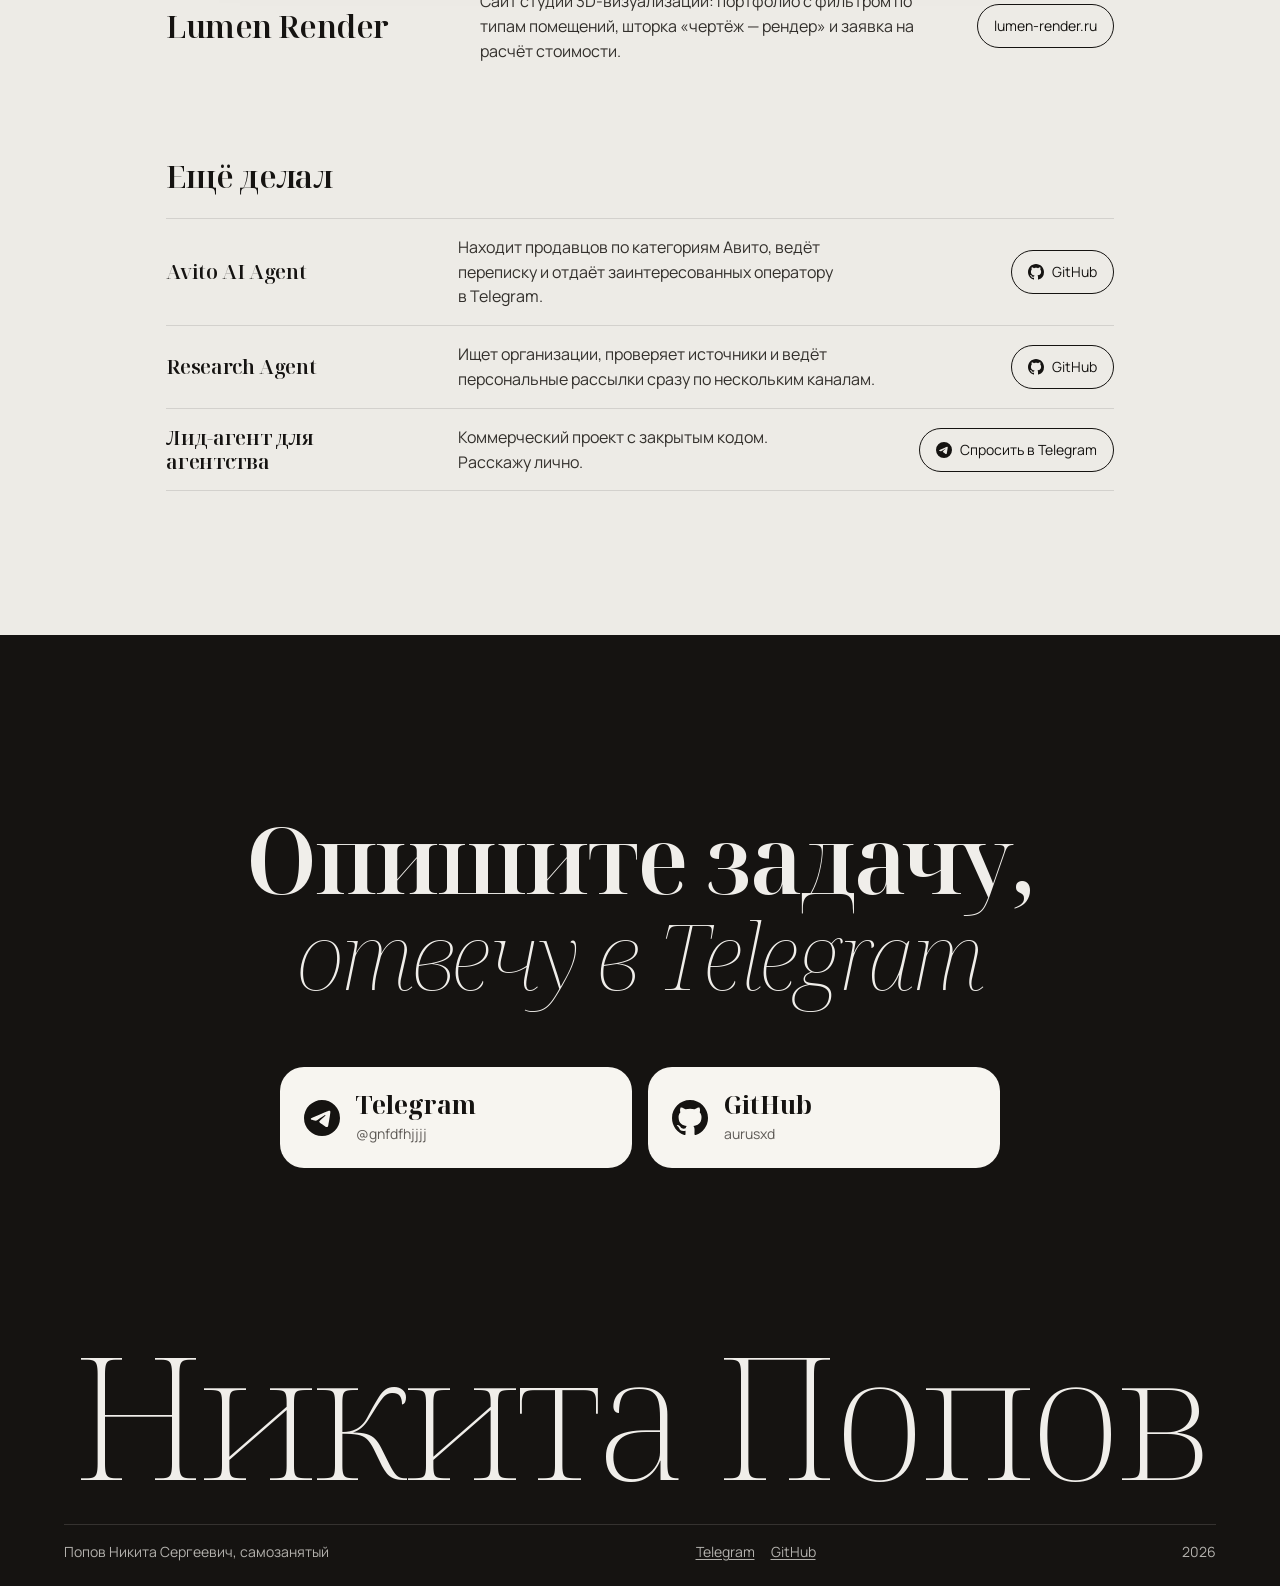
==== commit 7e497005: "Кольцо в hero рисует WebGL, как на референсе Изогнутые стеклянные карточки с цветными иконками и ч/б" ====
--- a/index.html
+++ b/index.html
@@ -42,6 +42,8 @@
   /* Если main.js не загрузился, первый экран всё равно появится. */
   window.__introSafety = setTimeout(function () { c.remove('intro', 'intro-go'); }, 4000);
 })(document.documentElement.classList);
+/* Если WebGL-кольцо не собралось за 3 секунды, показать CSS-кольцо. */
+setTimeout(function () { var c = document.documentElement.classList; if (!c.contains('gl')) c.add('no-gl'); }, 3000);
 </script>
 
 <script type="application/ld+json">
@@ -135,17 +137,30 @@
       </div>
     </div>
 
+    <svg class="lines" aria-hidden="true" viewBox="0 0 1000 1000" preserveAspectRatio="none">
+      <path d="M170 560 C 180 700, 280 760, 395 790"/>
+      <path d="M830 610 C 820 720, 730 770, 610 795"/>
+    </svg>
     <div class="stage" data-stage>
       <div class="scene" data-scene>
         <img class="portrait" src="assets/portrait.webp" srcset="assets/portrait-440.webp 440w, assets/portrait.webp 720w" sizes="(min-width: 48rem) 560px, 100vw" width="720" height="720" alt="Никита Попов, чёрно-белый портрет: голова запрокинута, глаза закрыты" fetchpriority="high">
-        <ul class="ring" data-ring>
-          <li style="--i:0"><div class="tile"></div><div class="tile__text"><strong>ИИ-агенты</strong><span>Делают работу за людей</span></div></li>
-          <li style="--i:1" class="is-ink"><div class="tile"></div><div class="tile__text"><strong>Автоматизация</strong><span>Рутина уходит в код</span></div></li>
-          <li style="--i:2"><div class="tile"></div><div class="tile__text"><strong>Telegram-боты</strong><span>Заявки и ответы клиентам</span></div></li>
-          <li style="--i:3" class="is-ink"><div class="tile"></div><div class="tile__text"><strong>Базы знаний</strong><span>Ответы по документам</span></div></li>
-          <li style="--i:4"><div class="tile"></div><div class="tile__text"><strong>Mini Apps</strong><span>Приложения в Telegram</span></div></li>
-          <li style="--i:5" class="is-ink"><div class="tile"></div><div class="tile__text"><strong>Интеграции</strong><span>CRM, почта и каналы</span></div></li>
-        </ul>
+        <div class="ring" data-ring aria-hidden="true">
+          <div class="ring__wire"></div>
+          <div class="card card--photo" style="--t:-31deg; --y:-0.25; --img:url(assets/ring/sky.webp)"><div class="card__face"></div></div>
+          <div class="card card--photo" style="--t:-56deg; --y:0.08; --img:url(assets/ring/mountain.webp)"><div class="card__face"></div></div>
+          <div class="card card--photo" style="--t:80deg; --y:-0.12; --img:url(assets/ring/sea.webp)"><div class="card__face"></div></div>
+          <div class="card card--photo" style="--t:59deg; --y:0.16; --img:url(assets/ring/moon.webp)"><div class="card__face"></div></div>
+          <div class="card card--photo" style="--t:-82deg; --y:-0.12; --img:url(assets/ring/dunes.webp)"><div class="card__face"></div></div>
+          <div class="card card--photo" style="--t:-165deg; --y:0.1; --img:url(assets/ring/sky.webp)"><div class="card__face"></div></div>
+          <div class="card card--photo" style="--t:145deg; --y:-0.14; --img:url(assets/ring/mountain.webp)"><div class="card__face"></div></div>
+          <div class="card" style="--t:-23deg; --y:-0.18; --chip:var(--chip-lime)"><div class="card__face"><span class="chip"><svg viewBox="0 0 24 24"><path d="M13 2 4.5 13.5H11L10 22l8.5-11.5H12z"/></svg></span><span class="card__text"><b>Автоматизация</b><small>Рутина уходит в код</small></span></div></div>
+          <div class="card" style="--t:-42deg; --y:0.29; --chip:var(--chip-blue)"><div class="card__face"><span class="chip"><svg viewBox="0 0 24 24"><path d="M4.5 4h15A2.5 2.5 0 0 1 22 6.5v11a2.5 2.5 0 0 1-2.5 2.5h-15A2.5 2.5 0 0 1 2 17.5v-11A2.5 2.5 0 0 1 4.5 4zM4 9v8.5a.5.5 0 0 0 .5.5h15a.5.5 0 0 0 .5-.5V9zm2-3.4a1 1 0 1 0 0 2 1 1 0 0 0 0-2zm3 0a1 1 0 1 0 0 2 1 1 0 0 0 0-2z"/></svg></span><span class="card__text"><b>Сайты</b><small>Лендинги и веб-сервисы</small></span></div></div>
+          <div class="card" style="--t:-7deg; --y:0.03; --chip:var(--chip-violet)"><div class="card__face"><span class="chip"><svg viewBox="0 0 24 24"><path d="M12 2.5c.7 4.6 2.6 6.6 7.5 7.5-4.9.9-6.8 2.9-7.5 7.5-.7-4.6-2.6-6.6-7.5-7.5 4.9-.9 6.8-2.9 7.5-7.5zM18.5 15c.3 1.9 1.1 2.7 3 3-1.9.3-2.7 1.1-3 3-.3-1.9-1.1-2.7-3-3 1.9-.3 2.7-1.1 3-3z"/></svg></span><span class="card__text"><b>ИИ-агенты</b><small>Работают за людей</small></span></div></div>
+          <div class="card" style="--t:57deg; --y:-0.09; --chip:var(--chip-orange)"><div class="card__face"><span class="chip"><svg viewBox="0 0 24 24"><path d="M21.5 3.2 2.8 10.6c-.9.4-.8 1.6.1 1.9l4.6 1.5 1.8 5.6c.3.8 1.3 1 1.8.4l2.6-2.9 4.6 3.4c.7.5 1.6.1 1.8-.7L23 4.5c.2-.9-.7-1.6-1.5-1.3zM9.6 13.6l8.2-6.1-6.6 7.2-.4 3z"/></svg></span><span class="card__text"><b>Telegram-боты</b><small>Заявки и ответы</small></span></div></div>
+          <div class="card" style="--t:112deg; --y:0.1; --chip:var(--chip-violet)"><div class="card__face"><span class="chip"><svg viewBox="0 0 24 24"><path d="M5 3.5h9.5a3 3 0 0 1 3 3V20a.5.5 0 0 1-.8.4L14 18.5H5a1.5 1.5 0 0 1-1.5-1.5V5A1.5 1.5 0 0 1 5 3.5zM7 8h7v1.6H7zm0 3.4h5v1.6H7z"/></svg></span><span class="card__text"><b>Базы знаний</b><small>Ответы по документам</small></span></div></div>
+          <div class="card" style="--t:178deg; --y:-0.08; --chip:var(--chip-lime)"><div class="card__face"><span class="chip"><svg viewBox="0 0 24 24"><path d="M4 4h7v7H4zm9 0h7v7h-7zM4 13h7v7H4zm9 0h7v7h-7z"/></svg></span><span class="card__text"><b>Mini Apps</b><small>Сервисы в Telegram</small></span></div></div>
+          <div class="card" style="--t:-125deg; --y:0; --chip:var(--chip-orange)"><div class="card__face"><span class="chip"><svg viewBox="0 0 24 24"><path d="M9 2h2v5h2V2h2v5h1.5a1 1 0 0 1 1 1v3.5a5.5 5.5 0 0 1-4.5 5.4V22h-2v-5.1a5.5 5.5 0 0 1-4.5-5.4V8a1 1 0 0 1 1-1H9z"/></svg></span><span class="card__text"><b>Интеграции</b><small>CRM, почта, каналы</small></span></div></div>
+        </div>
       </div>
     </div>
 
@@ -158,10 +173,6 @@
       <p class="side__title">Сайты, боты, агенты.</p>
       <p class="side__note">От задачи до запуска.</p>
     </div>
-    <svg class="lines" aria-hidden="true" viewBox="0 0 1000 1000" preserveAspectRatio="none">
-      <path d="M170 560 C 180 700, 280 760, 395 790"/>
-      <path d="M830 610 C 820 720, 730 770, 610 795"/>
-    </svg>
 
     <svg class="seal" aria-hidden="true" viewBox="0 0 100 100" width="104" height="104">
       <defs><path id="seal-path" d="M50 50 m-37 0 a37 37 0 1 1 74 0 a37 37 0 1 1 -74 0"/></defs>
@@ -410,6 +421,7 @@
 </footer>
 
 <script src="main.js" defer></script>
+<script src="ring.js" defer></script>
 <script src="gallery.js" defer></script>
 </body>
 </html>
--- a/styles.css
+++ b/styles.css
@@ -80,24 +80,37 @@
 .btn--quiet:hover { background: var(--color-ink); color: var(--color-paper); }
 @media (prefers-reduced-motion: reduce) { .btn, .nav__widget a { transition: background-color var(--dur-short) linear; } }
 
-.stage { position: absolute; inset: auto 0 0; height: var(--stage-h); perspective: 1300px; perspective-origin: 50% 30%; pointer-events: none; }
+.stage { position: absolute; inset: auto 0 0; height: var(--stage-h); perspective: calc(var(--stage-h) * 3.2); perspective-origin: 50% 30%; pointer-events: none; }
 .scene { position: absolute; inset: 0; transform-style: preserve-3d; transform-origin: 50% 100%; }
 /* Портрет уходит под край первого экрана: наклон сцены за мышью не открывает полосу фона под плечами. */
 .portrait { --sink: 24px; position: absolute; left: 50%; bottom: calc(var(--sink) * -1); height: calc(100% + var(--sink)); width: auto; max-width: none; transform: translateX(-52%); }
-/* Кольцо крутится вокруг портрета (угол --a ведёт main.js), карточки поворачиваются вместе с ним.
-   --c = косинус поворота: 1 — смотрит прямо на зрителя, 0 — стоит ребром, −1 — ушла за голову.
-   Развёрнутые карточки не исчезают, а уходят в матовое стекло: лицо бледнеет до 45%, текст размывается, оборот — светлое стекло. */
-.ring { --r: clamp(300px, 29vw, 430px); --a: -32deg; position: absolute; left: 50%; top: 50%; width: 0; height: 0; margin: 0; padding: 0; list-style: none; transform-style: preserve-3d; transform: rotateZ(-4deg) rotateX(-7deg) rotateY(var(--a)); }
-.ring li { --w: 172px; --h: 104px; --c: cos(var(--i) * 60deg + var(--a)); position: absolute; left: calc(var(--w) / -2); top: calc(var(--h) / -2); width: var(--w); height: var(--h); transform-style: preserve-3d; transform: rotateY(calc(var(--i) * 60deg)) translateZ(var(--r)); }
-.ring li::before { content: ""; position: absolute; inset: 0; border-radius: 16px; background: linear-gradient(135deg, rgb(255 255 255 / 0.6), rgb(180 176 168 / 0.32)); -webkit-backdrop-filter: blur(10px) saturate(1.1); backdrop-filter: blur(10px) saturate(1.1); box-shadow: inset 0 0 0 1px rgb(255 255 255 / 0.7), 0 18px 36px -20px var(--glass-shade); backface-visibility: hidden; transform: rotateY(180deg); opacity: clamp(0.55, calc(0.55 - var(--c) * 0.35), 0.9); }
-.tile { position: absolute; inset: 0; border-radius: 16px; background: var(--glass); -webkit-backdrop-filter: blur(10px) saturate(1.1); backdrop-filter: blur(10px) saturate(1.1); box-shadow: inset 0 0 0 1px var(--glass-edge), 0 18px 36px -18px var(--glass-shade); backface-visibility: hidden; opacity: clamp(0.45, calc(0.45 + var(--c) * 0.55), 1); }
-.tile__text { position: absolute; inset: 0; display: flex; flex-direction: column; justify-content: center; gap: var(--space-2xs); padding: var(--space-sm) var(--space-md); text-align: left; color: var(--color-ink); backface-visibility: hidden; transform: translateZ(1px); opacity: clamp(0.2, calc(var(--c) * 1.4 - 0.1), 1); filter: blur(calc((1 - var(--c)) * 1.5px)); }
-.tile__text strong { font-size: var(--text-md); line-height: 1.2; }
-.tile__text span { font-size: 0.75rem; line-height: 1.3; color: var(--color-ink-2); }
-.ring li.is-ink::before { background: linear-gradient(135deg, rgb(58 57 54 / 0.92), rgb(14 14 13 / 0.85)); box-shadow: inset 0 0 0 1px rgb(255 255 255 / 0.08), 0 18px 36px -20px var(--glass-shade); }
-.is-ink .tile { background: var(--color-ink); -webkit-backdrop-filter: none; backdrop-filter: none; box-shadow: 0 18px 36px -18px var(--glass-shade); }
-.is-ink .tile__text { color: var(--color-on-ink); }
-.is-ink .tile__text span { color: var(--color-on-ink-2); }
+/* Кольцо карточек вокруг головы, как на референсе: стеклянные карточки с цветной иконкой и ч/б фото
+   на приплюснутом эллипсе (--k), поэтому боковые карточки смотрят на зрителя, а не стоят ребром.
+   Основная версия рисуется в WebGL (ring.js): изогнутые карточки, матовое стекло, голова закрывает заднюю половину.
+   Разметка ниже служит источником текста и запасной CSS-версией из плоских карточек.
+   --a ведёт ring.js, --c = косинус поворота карточки: 1 смотрит на зрителя, 0 стоит ребром, −1 за головой.
+   Размеры заданы долями высоты сцены --H; ring.js берёт те же доли. */
+.ring { --H: var(--stage-h); --a: 0deg; --chip-lime: oklch(84% 0.17 124); --chip-violet: oklch(70% 0.14 290); --chip-orange: oklch(73% 0.16 50); --chip-blue: oklch(70% 0.13 245); --k: 0.45; position: absolute; left: 50%; top: calc(var(--H) * 0.38); width: 0; height: 0; transform-style: preserve-3d; transform: rotateZ(-2deg) rotateX(-8deg); }
+.ring__wire { position: absolute; left: calc(var(--H) * -1.05); top: calc(var(--H) * -1.05 * var(--k)); width: calc(var(--H) * 2.1); height: calc(var(--H) * 2.1 * var(--k)); border: 1px solid oklch(30% 0.006 70 / 0.3); border-radius: 50%; transform: rotateX(90deg); clip-path: inset(42% 0 0 0); }
+.card { --rU: 0.54; --wU: 0.38; --hU: 0.185; --w: calc(var(--H) * var(--wU)); --h: calc(var(--H) * var(--hU)); --rr: calc(var(--H) * var(--rU)); --rad: calc(var(--H) * 0.034); --tt: calc(var(--t) + var(--a)); --c: cos(var(--tt)); position: absolute; left: 0; top: 0; width: 0; height: 0; transform-style: preserve-3d; transform: translate3d(calc(var(--rr) * sin(var(--tt))), calc(var(--H) * var(--y)), calc(var(--rr) * var(--k) * cos(var(--tt)))) rotateY(atan2(calc(var(--k) * sin(var(--tt))), cos(var(--tt)))); }
+.card--photo { --rU: 0.5; --wU: 0.27; --hU: 0.24; --rad: calc(var(--H) * 0.028); }
+
+.card__face { position: absolute; display: grid; grid-template-columns: auto minmax(0, 1fr); align-items: start; align-content: center; column-gap: calc(var(--H) * 0.02); width: var(--w); height: var(--h); padding: 0 calc(var(--H) * 0.026); border-radius: var(--rad); background: linear-gradient(165deg, rgb(255 255 255 / 0.9), rgb(248 247 244 / 0.7) 55%, rgb(240 238 234 / 0.62)); -webkit-backdrop-filter: blur(14px) saturate(1.15); backdrop-filter: blur(14px) saturate(1.15); box-shadow: inset 0 0 0 1px rgb(255 255 255 / 0.85), inset 0 -1px 0 1px rgb(255 255 255 / 0.35); color: var(--color-ink); text-align: left; opacity: clamp(0, calc(var(--c) * 3 + 0.8), 1); filter: blur(calc(clamp(0, 0.45 - var(--c), 1) * 2.4px)); }
+.card--photo .card__face { padding: 0; background: var(--img) 50% 50% / cover, oklch(60% 0 0); -webkit-backdrop-filter: none; backdrop-filter: none; box-shadow: inset 0 0 0 1px rgb(255 255 255 / 0.22); filter: blur(calc(clamp(0, 0.45 - var(--c), 1) * 2.4px)) brightness(calc(1 + clamp(0, 0.5 - var(--c), 1) * 0.35)); }
+/* Без скрипта карточка остаётся плоской на своём месте кольца. */
+.card > .card__face { left: calc(var(--w) / -2); top: calc(var(--h) / -2); backface-visibility: hidden; }
+.chip { display: grid; place-items: center; width: calc(var(--H) * 0.05); aspect-ratio: 1; border-radius: calc(var(--H) * 0.016); background: linear-gradient(180deg, color-mix(in oklab, var(--chip), white 24%), var(--chip)); box-shadow: inset 0 1px 0 rgb(255 255 255 / 0.5), 0 3px 8px -3px color-mix(in oklab, var(--chip), black 35%); }
+.chip svg { width: 58%; height: 58%; fill: #fff; fill-rule: evenodd; }
+.card__text { display: grid; gap: calc(var(--H) * 0.009); padding-top: calc(var(--H) * 0.003); }
+.card__text b { font-size: calc(var(--H) * 0.031); font-weight: 650; line-height: 1.15; letter-spacing: -0.012em; white-space: nowrap; }
+.card__text small { font-size: calc(var(--H) * 0.0195); line-height: 1.3; white-space: nowrap; color: oklch(50% 0.006 70); }
+
+/* WebGL-версия кольца (ring.js) рисует и портрет, и карточки. Пока она собирается, CSS-кольцо спрятано;
+   если WebGL нет, класс no-gl возвращает CSS-кольцо. */
+.ring-gl { position: absolute; pointer-events: none; }
+.js .ring { visibility: hidden; }
+.no-gl .ring { visibility: visible; }
+.gl .portrait { visibility: hidden; }
 
 .side { position: absolute; z-index: var(--z-raised); width: 200px; padding: var(--space-lg); border-radius: var(--radius-card); background: var(--glass); -webkit-backdrop-filter: blur(14px); backdrop-filter: blur(14px); box-shadow: inset 0 0 0 1px var(--glass-edge), 0 24px 48px -28px var(--glass-shade); text-align: left; animation: float 9s var(--ease-in-out) infinite alternate; }
 .side--left { left: max(var(--gutter), calc(50% - 660px)); top: 43%; transform: rotate(-5deg); }
@@ -301,11 +314,6 @@
   .nav__menu { display: block; }
   .nav__widget a { width: 40px; height: 40px; }
   .hero { --stage-h: 340px; min-height: 0; padding-bottom: var(--stage-h); padding-top: calc(var(--space-3xl) + var(--space-md)); }
-  .ring { --r: 190px; top: 56%; }
-  .ring li { --w: 124px; --h: 78px; }
-  .tile__text { padding: var(--space-xs) var(--space-sm); }
-  .tile__text strong { font-size: var(--text-sm); }
-  .tile__text span { font-size: 0.6875rem; }
     .faq summary { grid-template-columns: 64px minmax(0, 1fr) auto; gap: var(--space-sm); padding: var(--space-md); }
   .faq__num { font-size: var(--text-3xl); }
   .faq details > p { padding: 0 var(--space-md) var(--space-md); }
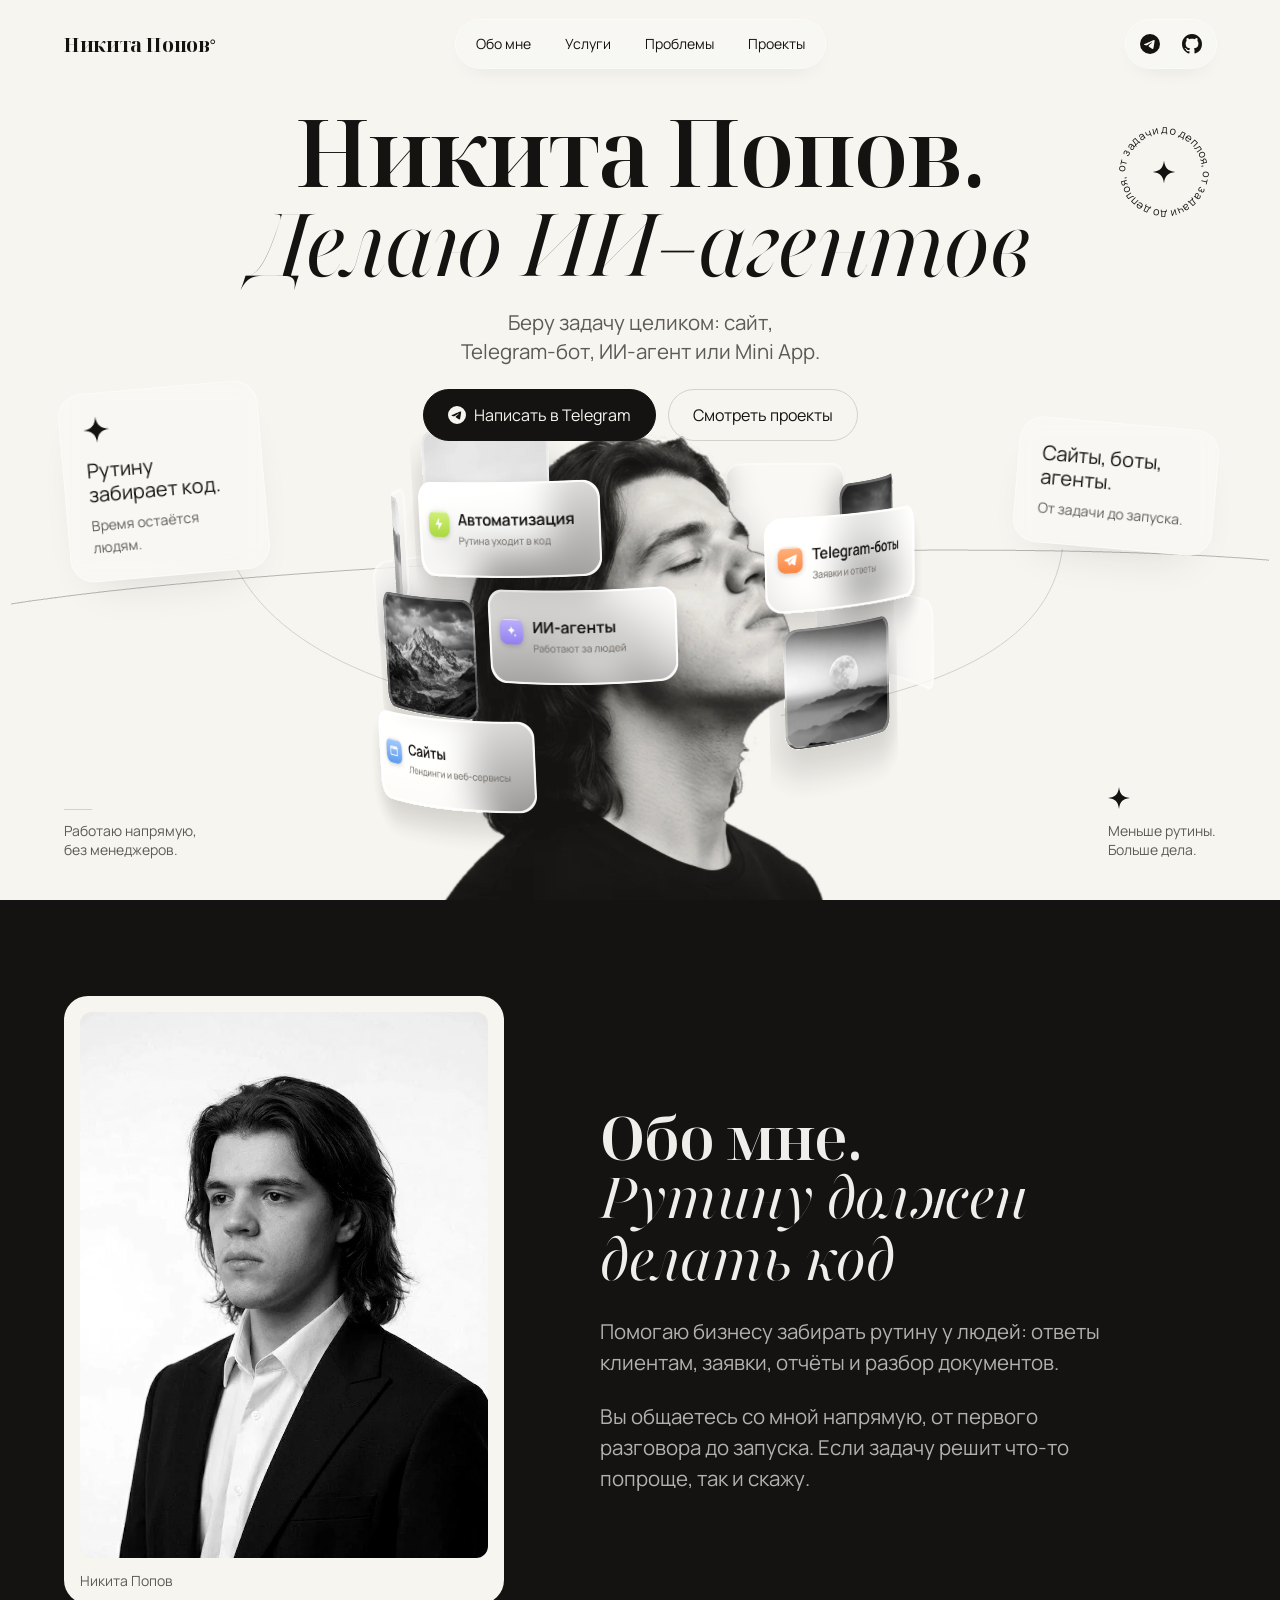
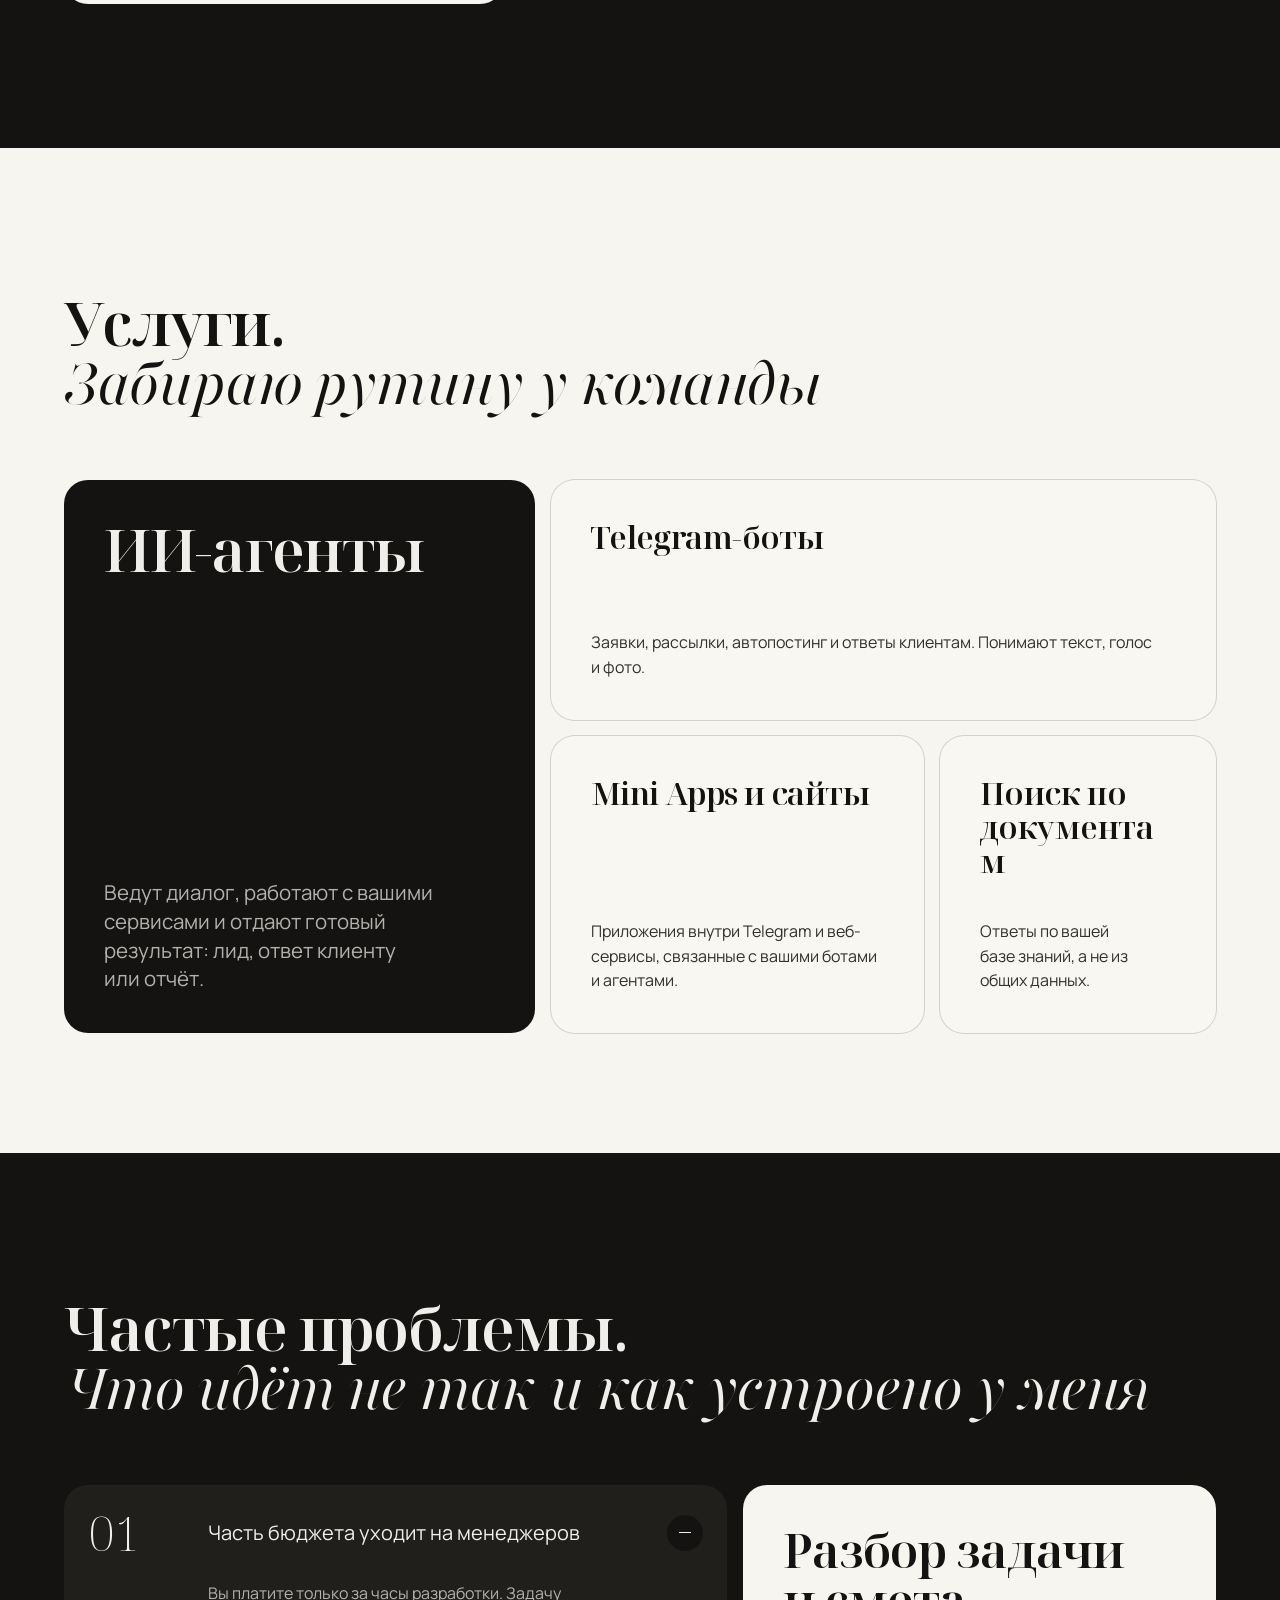
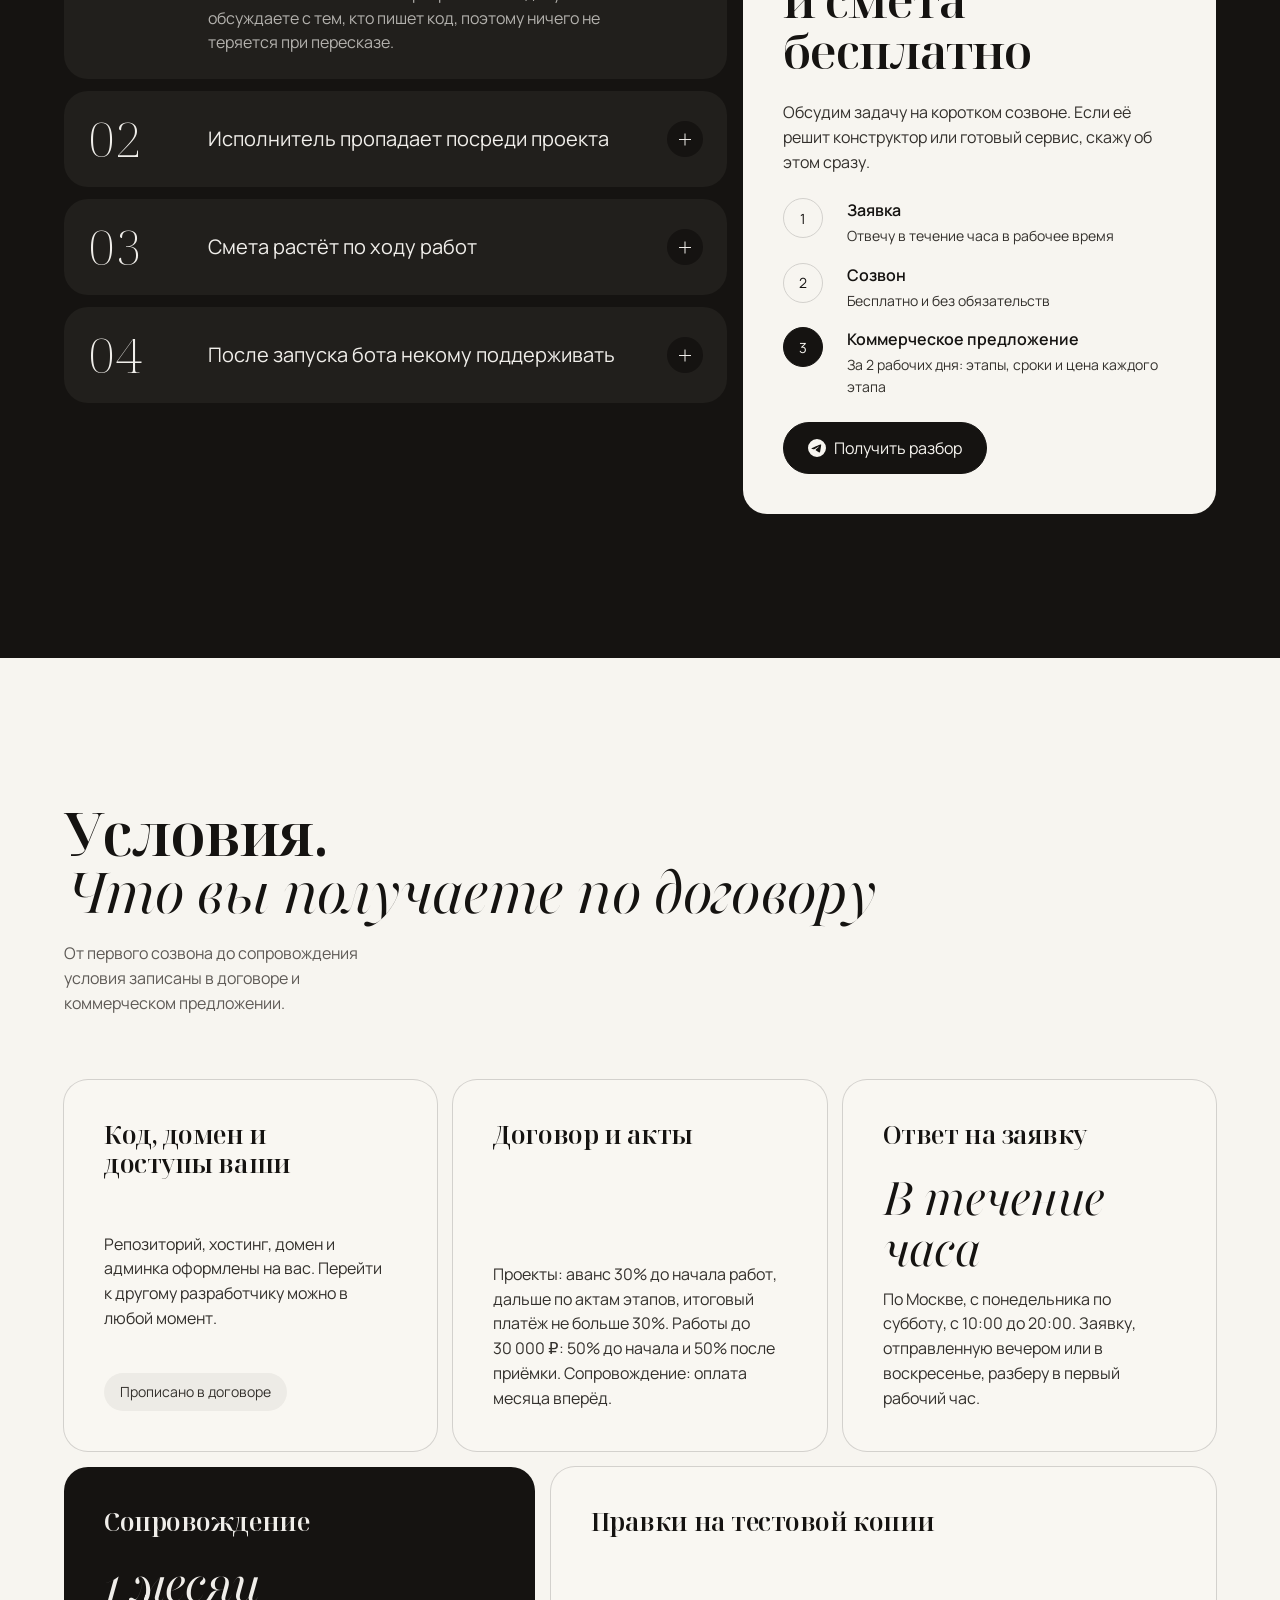
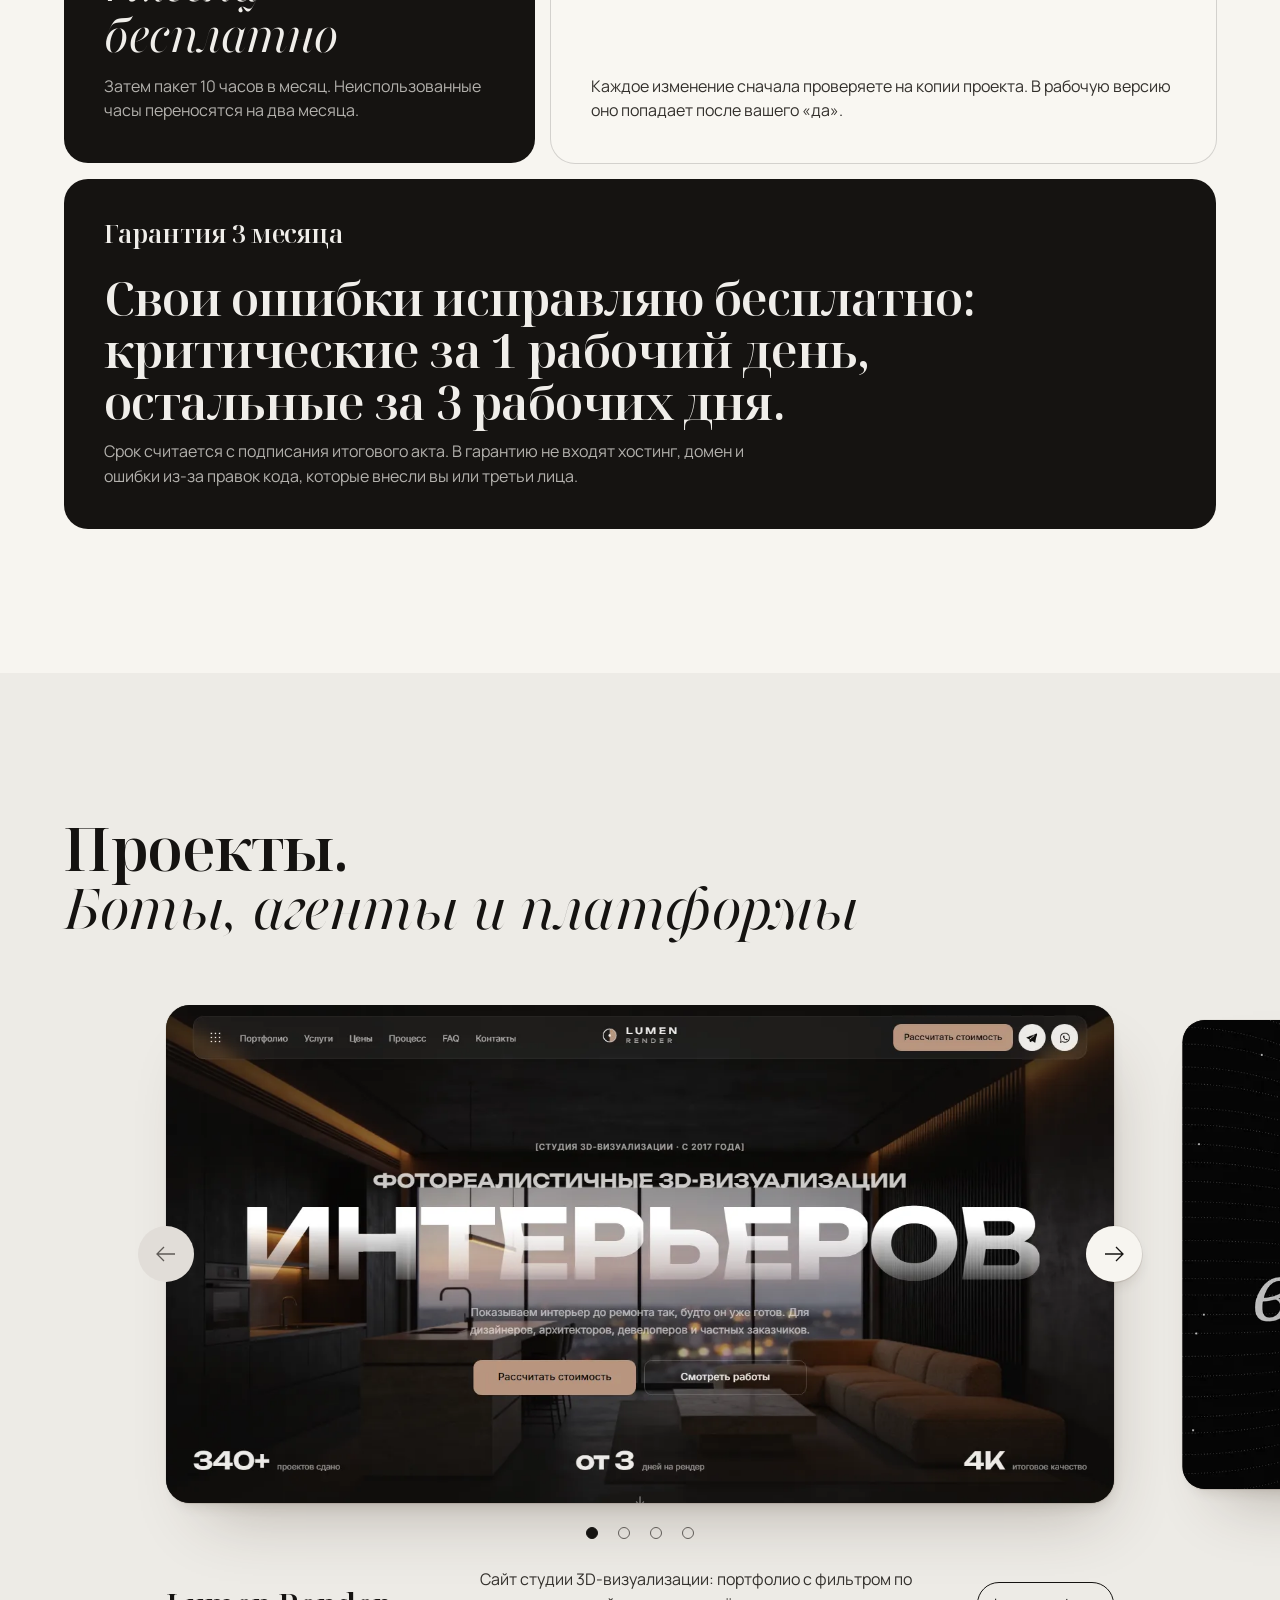
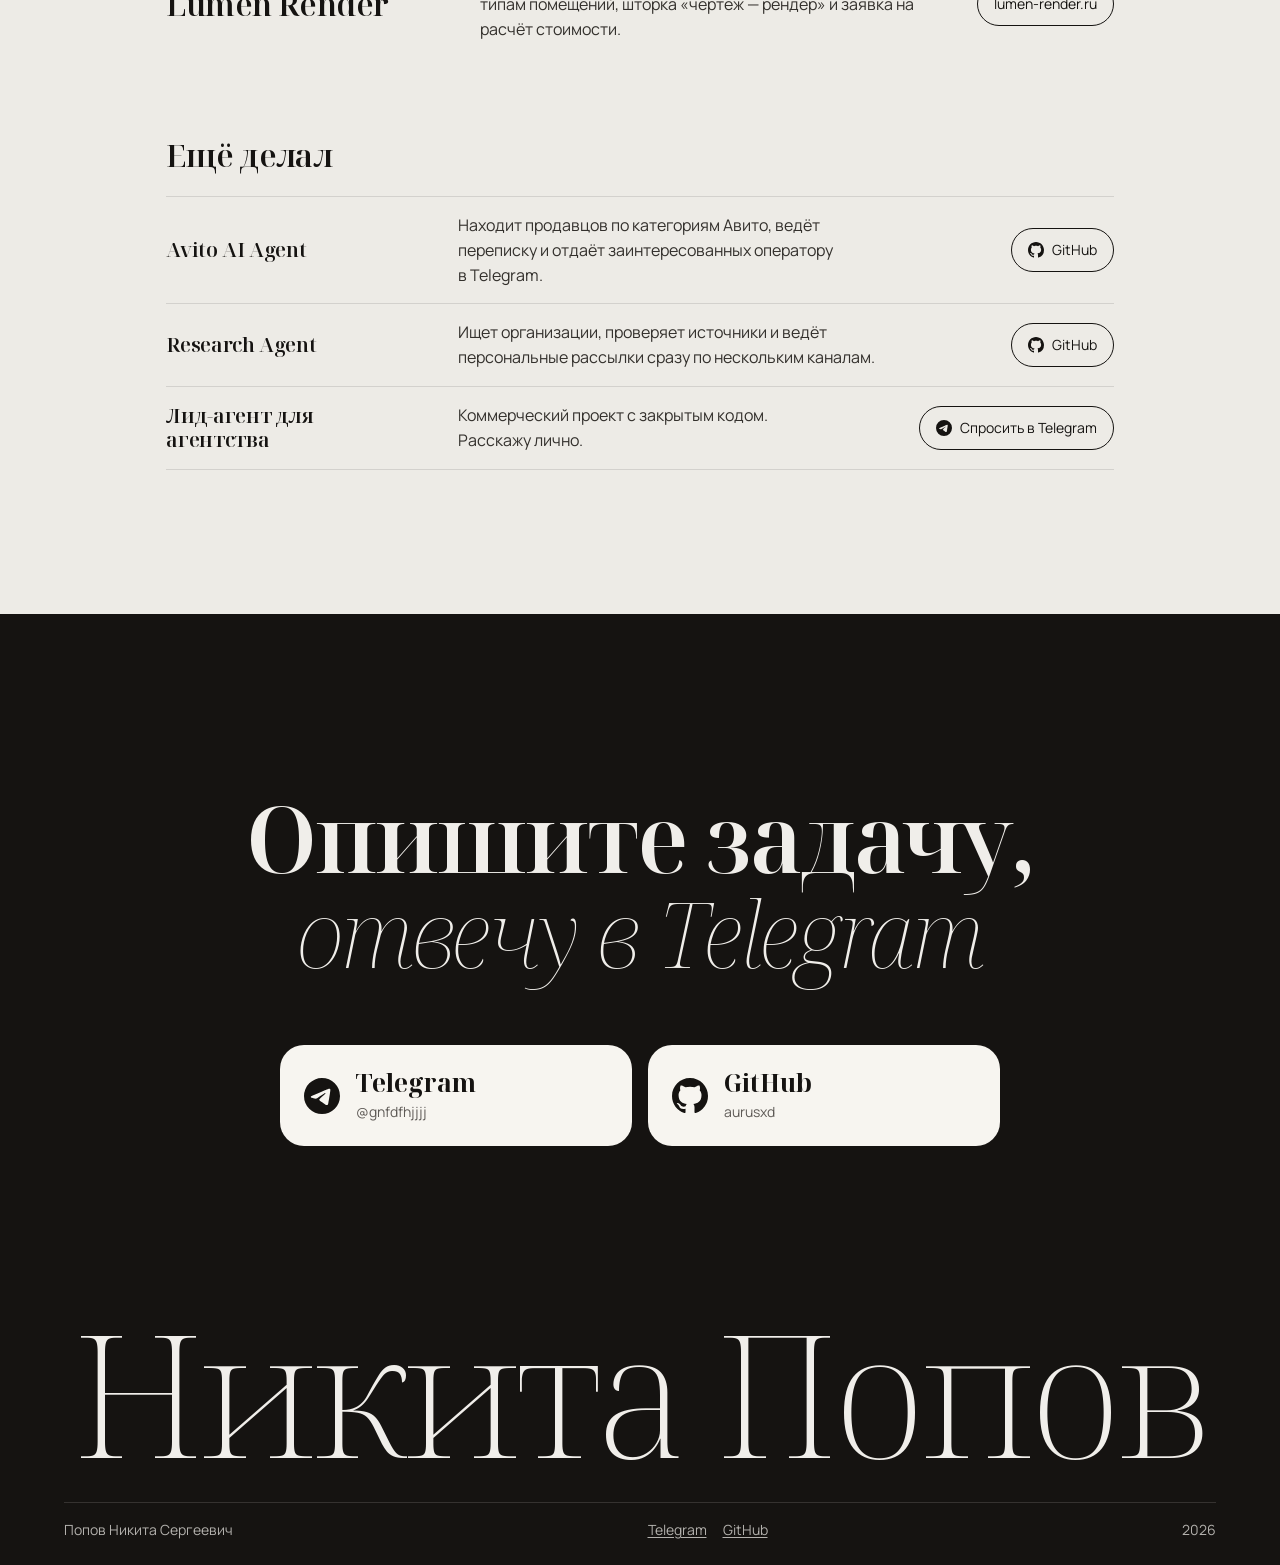
==== commit be329111: "На сайте больше нет упоминаний самозанятости Co-Authored-By: Claude Opus 5.5 <noreply@anthropic.com>" ====
--- a/index.html
+++ b/index.html
@@ -188,7 +188,7 @@
     <div class="container about__grid">
       <figure class="print" data-reveal>
         <img src="assets/nikita.webp" width="765" height="1024" loading="lazy" decoding="async" alt="Никита Попов в чёрном пиджаке и белой рубашке, студийный портрет">
-        <figcaption>Никита Попов, самозанятый</figcaption>
+        <figcaption>Никита Попов</figcaption>
       </figure>
       <div class="about__body">
         <h2 class="head" id="about-title"><span class="semi">Обо мне.</span> <span class="ital">Рутину должен делать код</span></h2>
@@ -236,7 +236,7 @@
           <li data-reveal>
             <details name="problems">
               <summary><span class="faq__num" aria-hidden="true">02</span><h3>Исполнитель пропадает посреди проекта</h3><span class="faq__mark" aria-hidden="true"></span></summary>
-              <p>Работаю по договору как самозанятый: аванс 30% до начала работ, дальше по актам этапов, итоговый платёж не больше 30%. Код, домен и доступы с первого дня оформлены на вас, поэтому проект можно продолжить с другим разработчиком.</p>
+              <p>Работаю по договору: аванс 30% до начала работ, дальше по актам этапов, итоговый платёж не больше 30%. Код, домен и доступы с первого дня оформлены на вас, поэтому проект можно продолжить с другим разработчиком.</p>
             </details>
           </li>
           <li data-reveal>
@@ -280,8 +280,7 @@
           <p class="term__tag">Прописано в договоре</p>
         </article>
         <article class="term" data-reveal>
-          <h3>Договор, акты и чеки</h3>
-          <p>Работаю как самозанятый, без НДС: чек «Мой налог» закрывает расход компании, а НДФЛ и взносы за меня платить не нужно.</p>
+          <h3>Договор и акты</h3>
           <p>Проекты: аванс 30% до начала работ, дальше по актам этапов, итоговый платёж не больше 30%. Работы до 30&nbsp;000&nbsp;₽: 50% до начала и 50% после приёмки. Сопровождение: оплата месяца вперёд.</p>
         </article>
         <article class="term" data-reveal>
@@ -413,7 +412,7 @@
   <div class="container">
     <p class="footer__name" aria-hidden="true">Никита Попов</p>
     <div class="footer__row">
-      <p>Попов Никита Сергеевич, самозанятый</p>
+      <p>Попов Никита Сергеевич</p>
       <p class="footer__links"><a href="https://t.me/gnfdfhjjjj" target="_blank" rel="noopener">Telegram</a> <a href="https://github.com/aurusxd" target="_blank" rel="noopener">GitHub</a></p>
       <p>2026</p>
     </div>
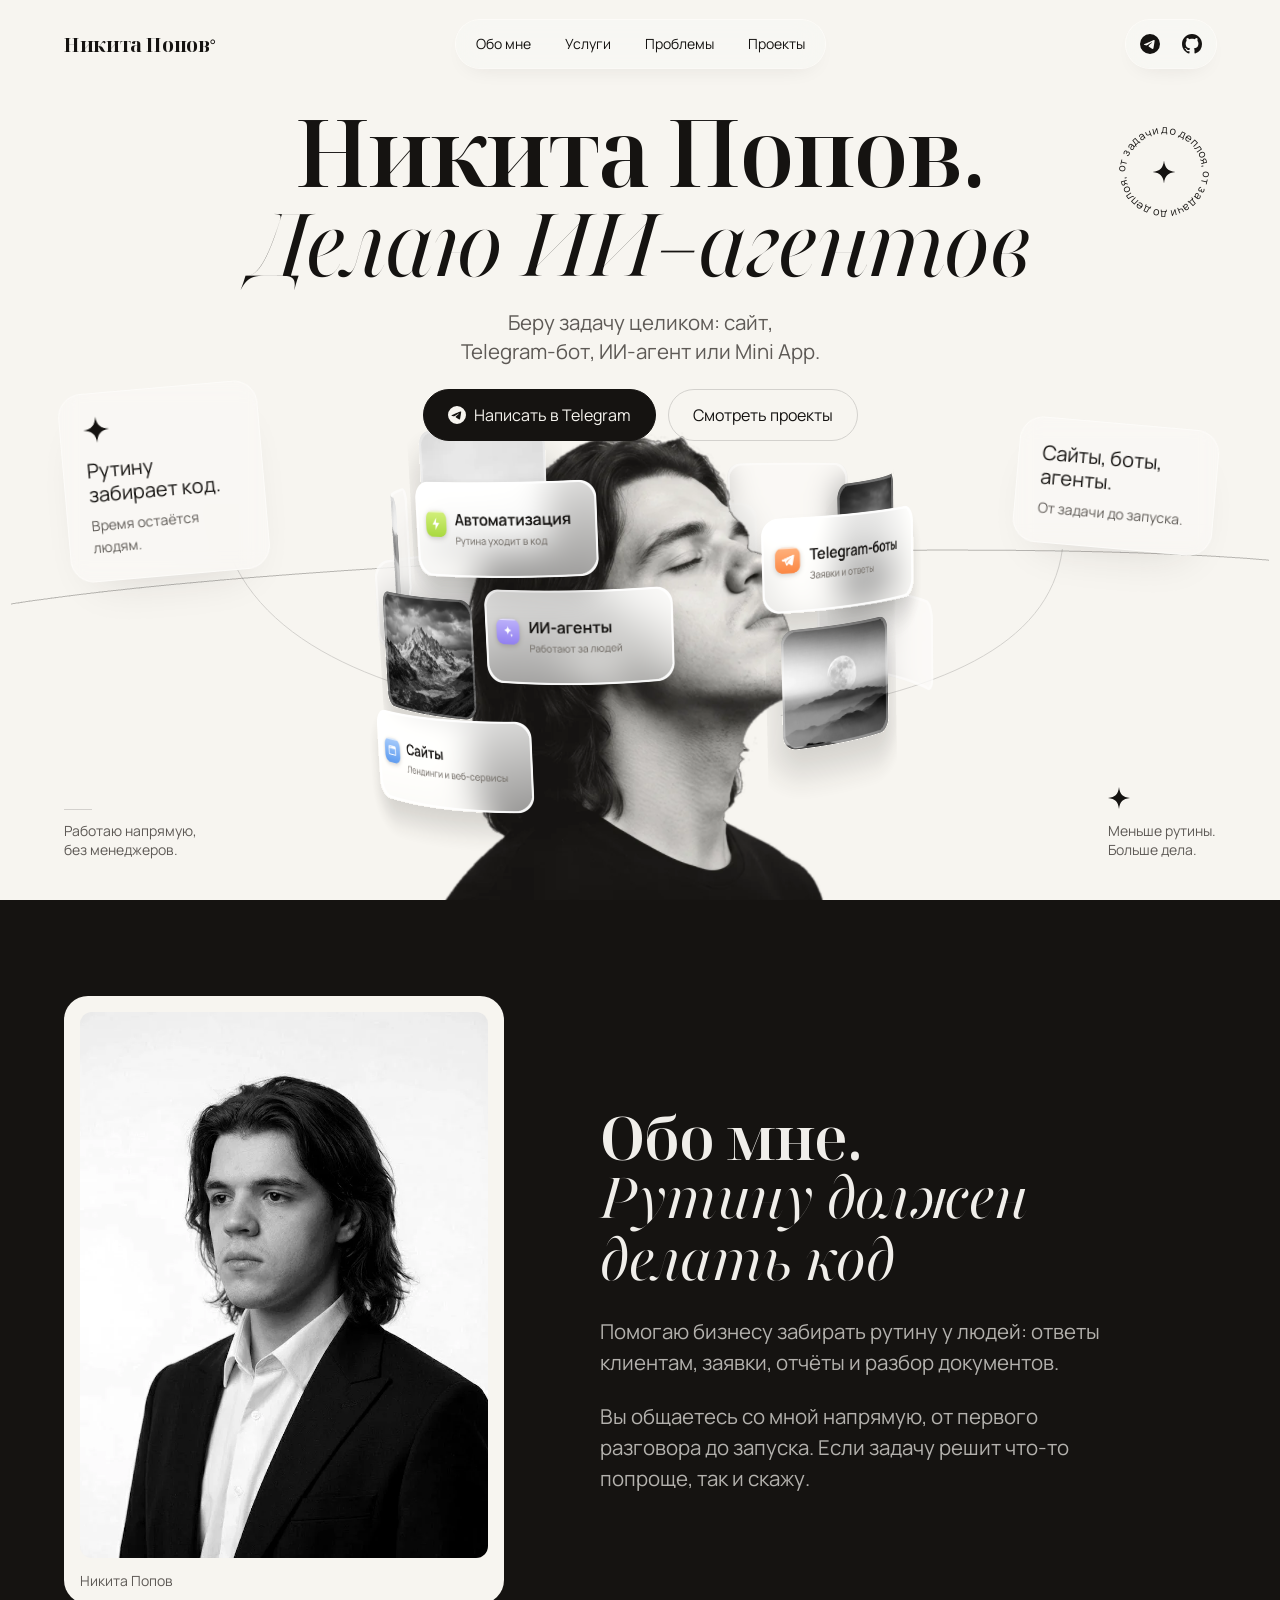
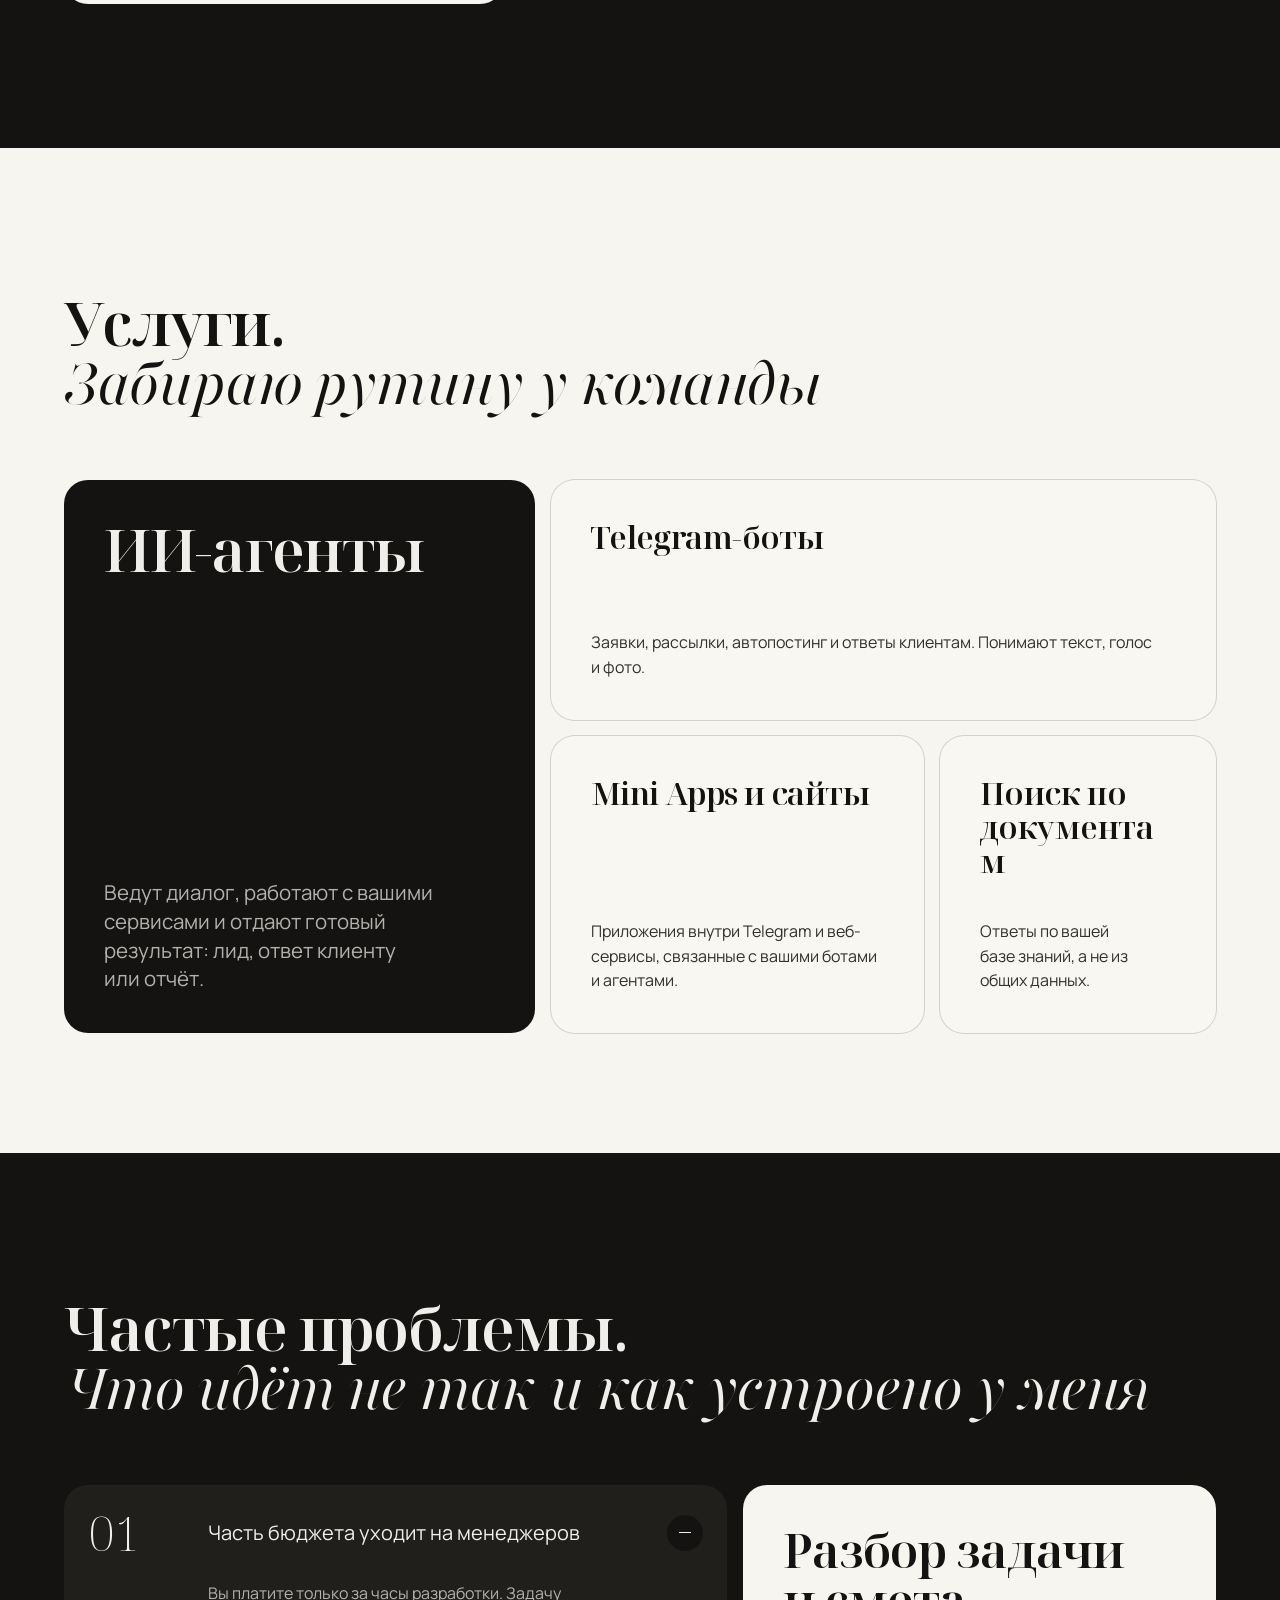
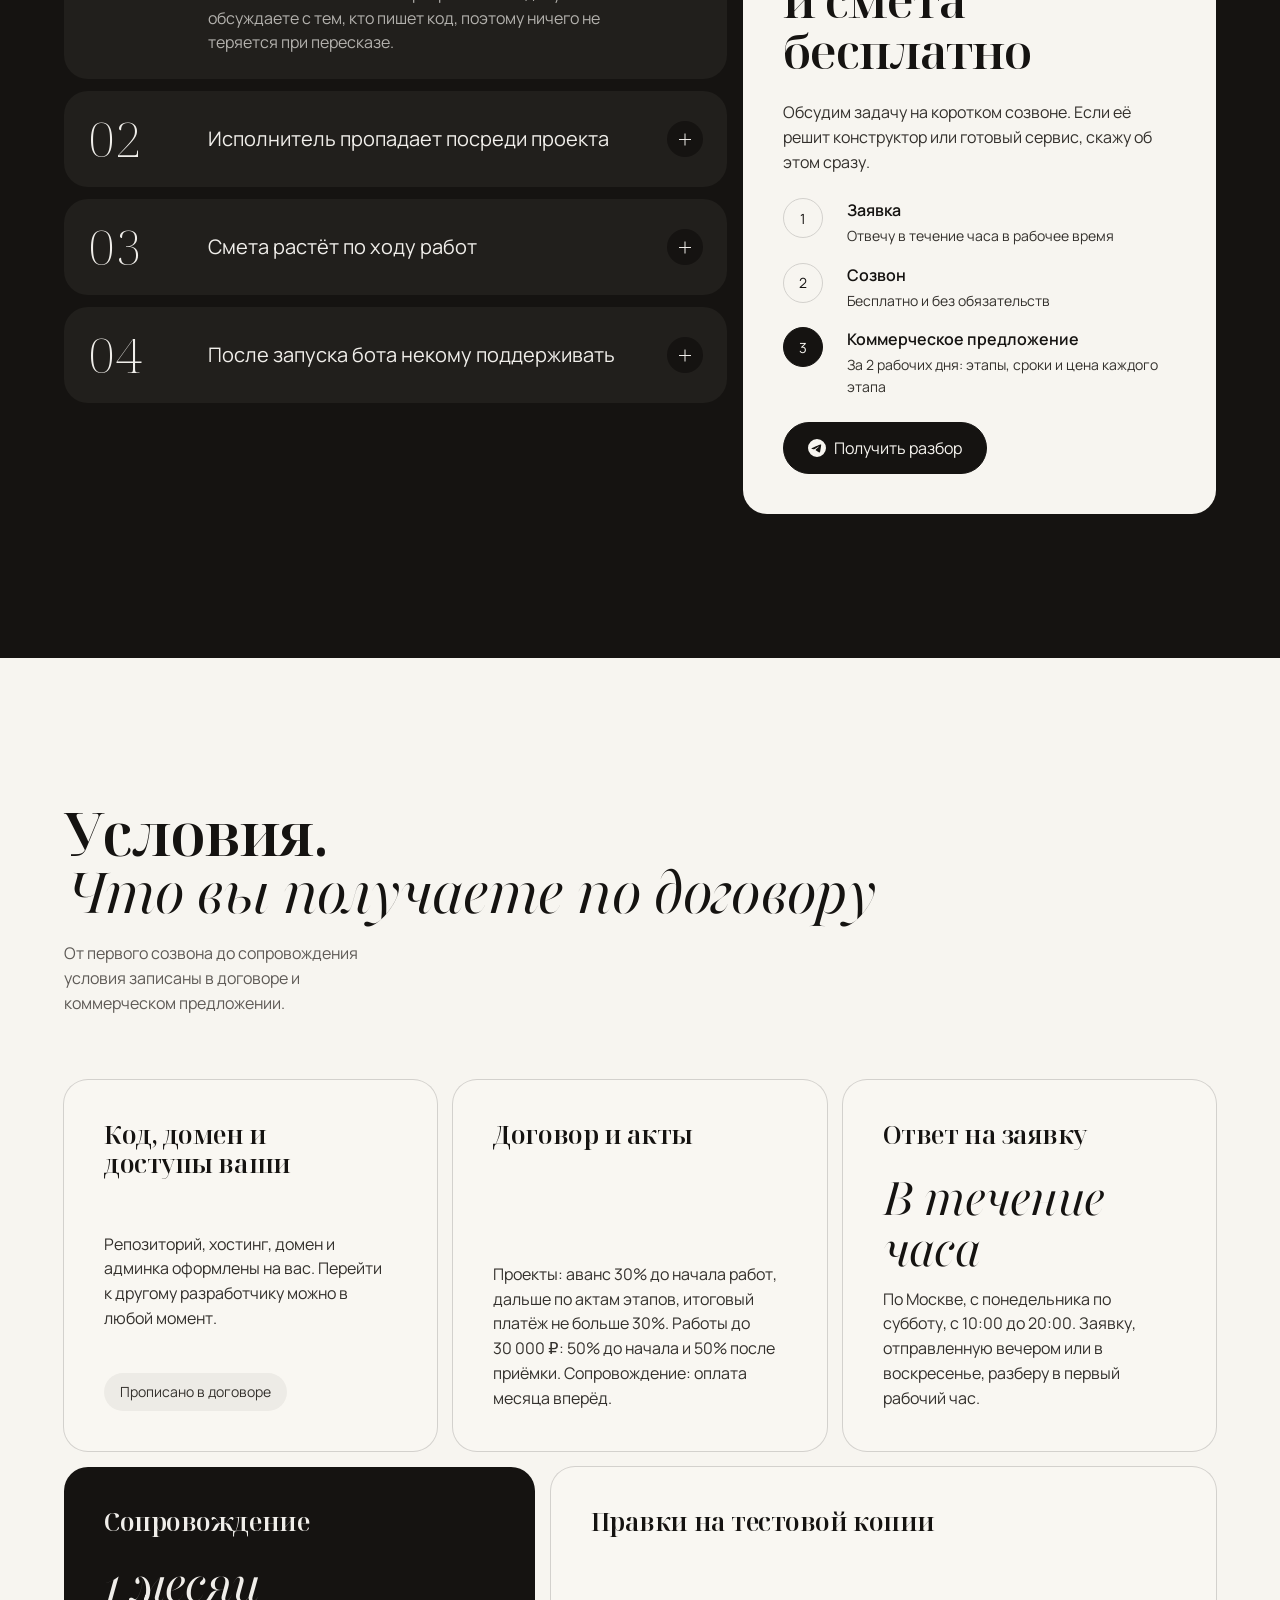
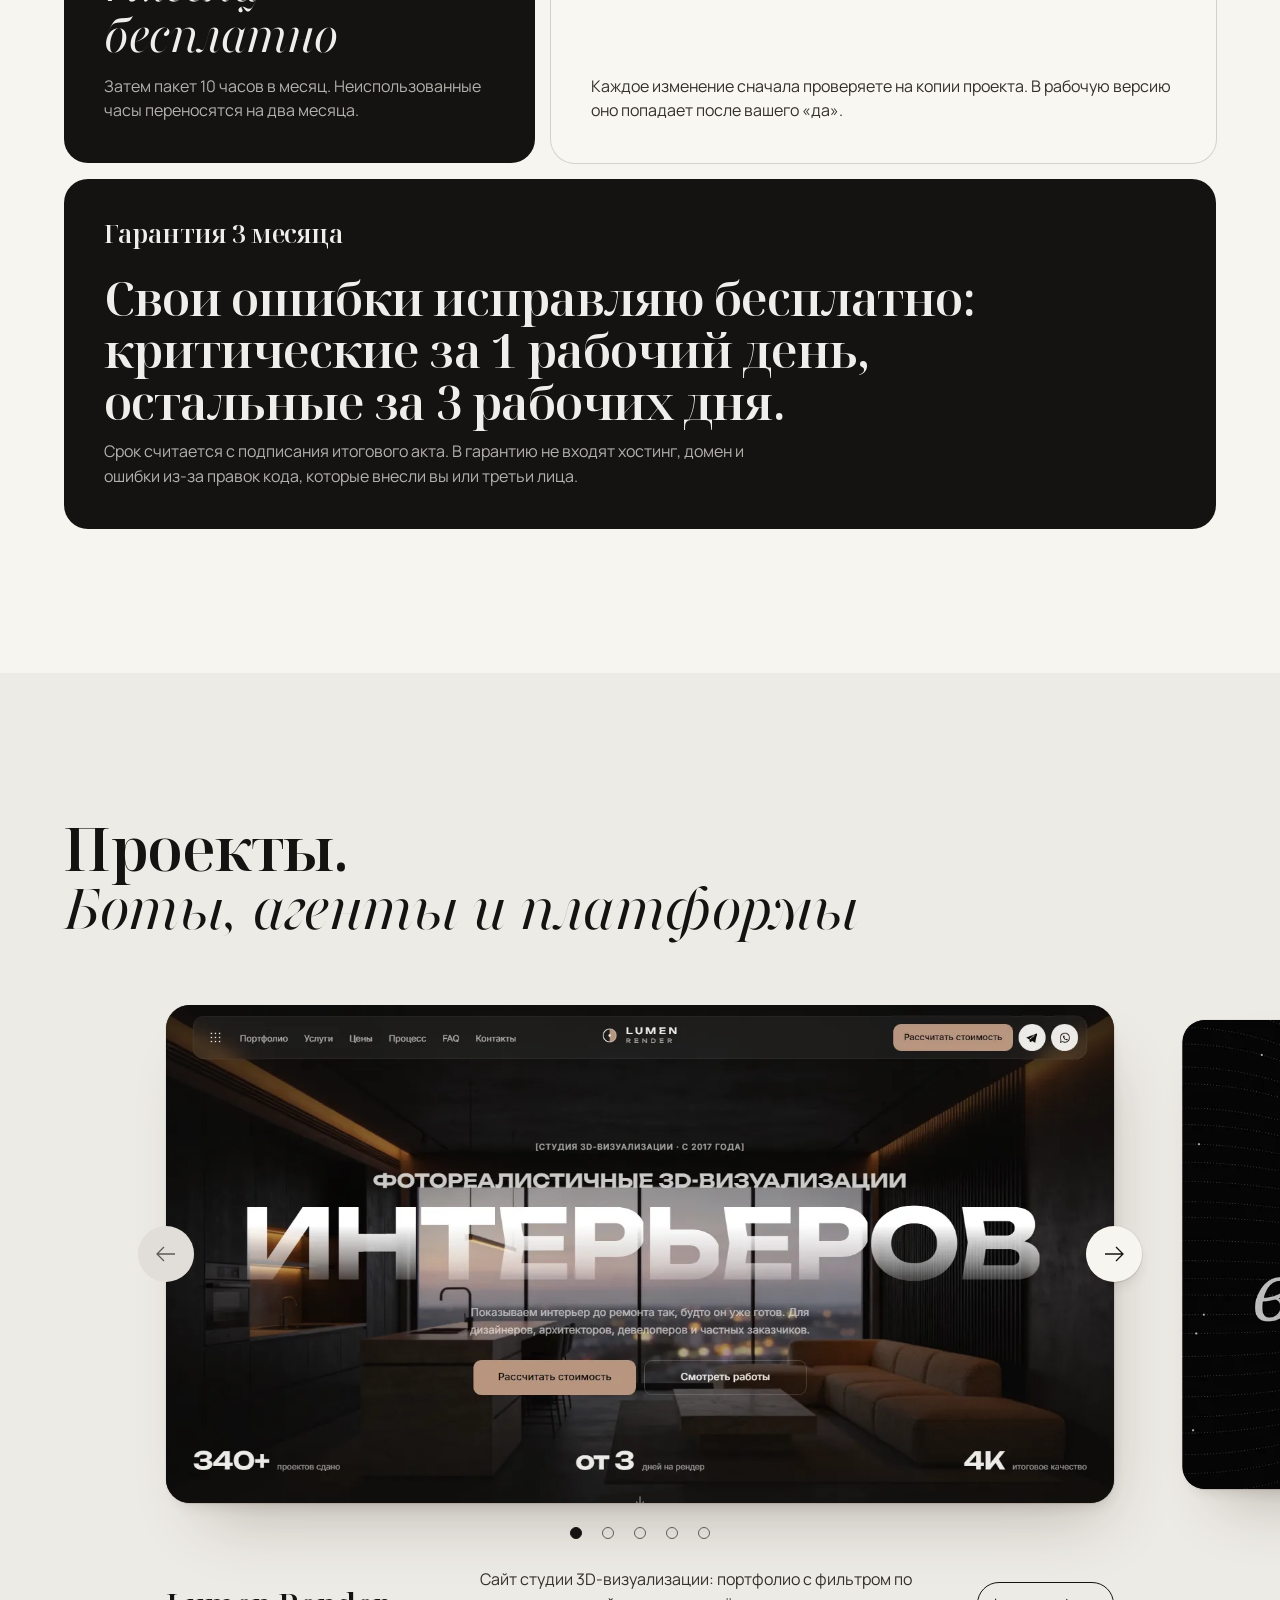
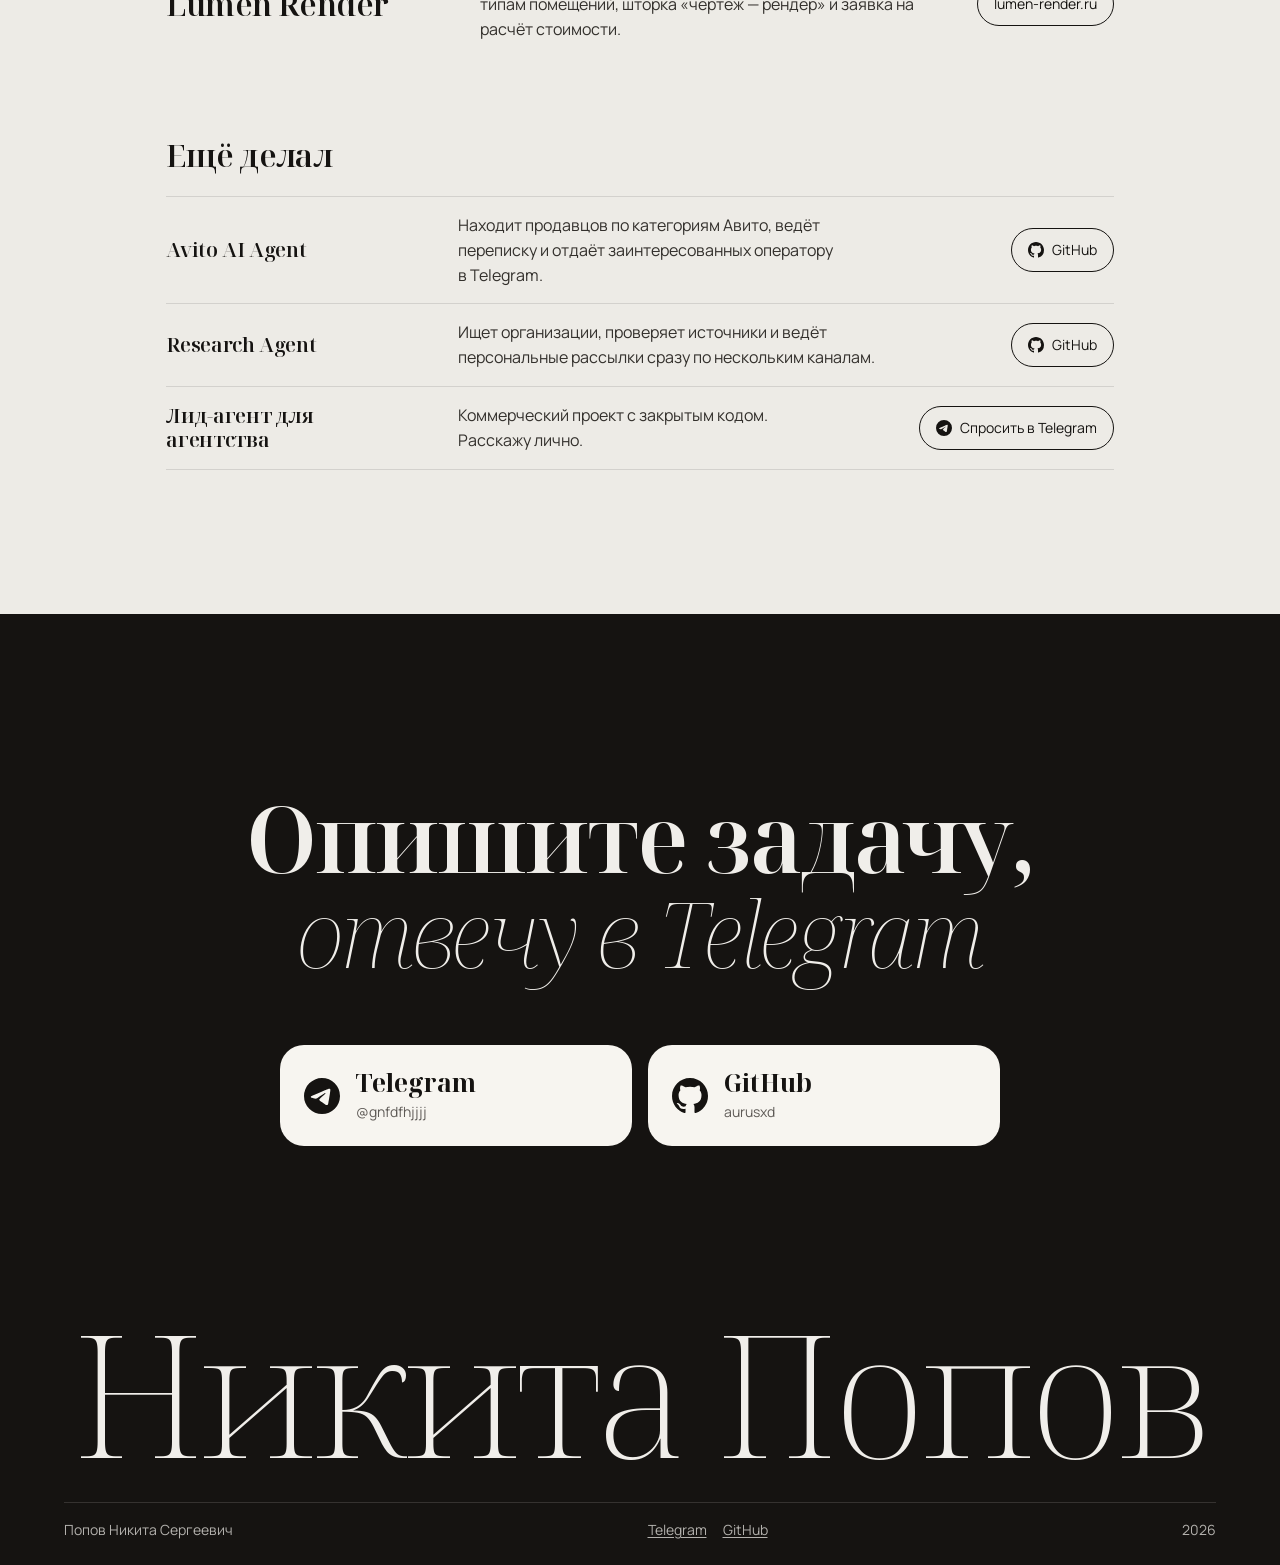
==== commit 41787f6b: "123123" ====
--- a/index.html
+++ b/index.html
@@ -84,10 +84,11 @@
       "itemListElement": [
         { "@type": "ListItem", "position": 1, "item": { "@type": "WebSite", "name": "Lumen Render", "url": "https://lumen-render.ru", "author": { "@id": "https://popov-dev.ru/#person" } } },
         { "@type": "ListItem", "position": 2, "item": { "@type": "WebSite", "name": "Zift", "url": "https://ziftdev.ru", "author": { "@id": "https://popov-dev.ru/#person" } } },
-        { "@type": "ListItem", "position": 3, "item": { "@type": "SoftwareApplication", "name": "Sentra", "url": "https://sentra.fun", "applicationCategory": "BusinessApplication", "operatingSystem": "Web", "author": { "@id": "https://popov-dev.ru/#person" } } },
-        { "@type": "ListItem", "position": 4, "item": { "@type": "SoftwareApplication", "name": "AI Coach", "url": "https://t.me/coahaitrainer_bot", "applicationCategory": "HealthApplication", "operatingSystem": "Telegram", "author": { "@id": "https://popov-dev.ru/#person" } } },
-        { "@type": "ListItem", "position": 5, "item": { "@type": "SoftwareSourceCode", "name": "Avito AI Agent", "codeRepository": "https://github.com/aurusxd/avito-ai-agent", "programmingLanguage": "Python", "author": { "@id": "https://popov-dev.ru/#person" } } },
-        { "@type": "ListItem", "position": 6, "item": { "@type": "SoftwareSourceCode", "name": "Research Agent", "codeRepository": "https://github.com/aurusxd/research-agent", "programmingLanguage": "Python", "author": { "@id": "https://popov-dev.ru/#person" } } }
+        { "@type": "ListItem", "position": 3, "item": { "@type": "WebSite", "name": "Lignum", "url": "https://lighumsite.vercel.app/", "author": { "@id": "https://popov-dev.ru/#person" } } },
+        { "@type": "ListItem", "position": 4, "item": { "@type": "SoftwareApplication", "name": "Sentra", "url": "https://sentra.fun", "applicationCategory": "BusinessApplication", "operatingSystem": "Web", "author": { "@id": "https://popov-dev.ru/#person" } } },
+        { "@type": "ListItem", "position": 5, "item": { "@type": "SoftwareApplication", "name": "AI Coach", "url": "https://t.me/coahaitrainer_bot", "applicationCategory": "HealthApplication", "operatingSystem": "Telegram", "author": { "@id": "https://popov-dev.ru/#person" } } },
+        { "@type": "ListItem", "position": 6, "item": { "@type": "SoftwareSourceCode", "name": "Avito AI Agent", "codeRepository": "https://github.com/aurusxd/avito-ai-agent", "programmingLanguage": "Python", "author": { "@id": "https://popov-dev.ru/#person" } } },
+        { "@type": "ListItem", "position": 7, "item": { "@type": "SoftwareSourceCode", "name": "Research Agent", "codeRepository": "https://github.com/aurusxd/research-agent", "programmingLanguage": "Python", "author": { "@id": "https://popov-dev.ru/#person" } } }
       ]
     }
   ]
@@ -317,11 +318,12 @@
         <div class="gallery__dots" role="group" aria-label="Выбор проекта">
           <button class="dot" type="button" data-dot aria-current="true" aria-label="Проект 1: Lumen Render"></button>
           <button class="dot" type="button" data-dot aria-label="Проект 2: Zift"></button>
-          <button class="dot" type="button" data-dot aria-label="Проект 3: Sentra"></button>
-          <button class="dot" type="button" data-dot aria-label="Проект 4: AI Coach"></button>
+          <button class="dot" type="button" data-dot aria-label="Проект 3: Lignum"></button>
+          <button class="dot" type="button" data-dot aria-label="Проект 4: Sentra"></button>
+          <button class="dot" type="button" data-dot aria-label="Проект 5: AI Coach"></button>
         </div>
         <div class="gallery__track" data-track>
-          <article class="slide" data-slide aria-label="Проект 1 из 4: Lumen Render">
+          <article class="slide" data-slide aria-label="Проект 1 из 5: Lumen Render">
             <a class="slide__frame" href="https://lumen-render.ru" target="_blank" rel="noopener" draggable="false" aria-label="Открыть сайт Lumen Render">
               <img src="assets/projects/lumen.webp" width="1400" height="778" decoding="sync" draggable="false" alt="Главная страница Lumen Render: фотореалистичные 3D-визуализации интерьеров">
             </a>
@@ -332,7 +334,7 @@
             </div>
           </article>
 
-          <article class="slide" data-slide aria-label="Проект 2 из 4: Zift">
+          <article class="slide" data-slide aria-label="Проект 2 из 5: Zift">
             <a class="slide__frame" href="https://ziftdev.ru" target="_blank" rel="noopener" draggable="false" aria-label="Открыть сайт Zift">
               <img src="assets/projects/zift.webp" width="1400" height="778" decoding="sync" draggable="false" alt="Главная страница Zift с заголовком «Встраиваем ИИ в реальную работу»">
             </a>
@@ -343,7 +345,18 @@
             </div>
           </article>
 
-          <article class="slide" data-slide aria-label="Проект 3 из 4: Sentra">
+          <article class="slide" data-slide aria-label="Проект 3 из 5: Lignum">
+            <a class="slide__frame" href="https://lighumsite.vercel.app/" target="_blank" rel="noopener" draggable="false" aria-label="Открыть сайт Lignum">
+              <img src="assets/projects/lignum.webp" width="1280" height="628" decoding="sync" draggable="false" alt="Главная страница Lignum: кухни и шкафы на заказ, графитовые фасады и шпон дуба">
+            </a>
+            <div class="slide__text">
+              <h3>Lignum</h3>
+              <p>Сайт студии корпусной мебели: конфигуратор с расчётом цены, каталог, портфолио с фильтрами и заявка в Telegram.</p>
+              <p class="slide__links"><a class="pill" href="https://lighumsite.vercel.app/" target="_blank" rel="noopener">lighumsite.vercel.app</a></p>
+            </div>
+          </article>
+
+          <article class="slide" data-slide aria-label="Проект 4 из 5: Sentra">
             <a class="slide__frame slide__frame--left" href="https://sentra.fun" target="_blank" rel="noopener" draggable="false" aria-label="Открыть сайт Sentra">
               <img src="assets/projects/sentra.webp" width="1760" height="880" decoding="sync" draggable="false" alt="Главная страница Sentra: ИИ-сотрудник, который отвечает клиентам в Telegram">
             </a>
@@ -354,7 +367,7 @@
             </div>
           </article>
 
-          <article class="slide" data-slide aria-label="Проект 4 из 4: AI Coach">
+          <article class="slide" data-slide aria-label="Проект 5 из 5: AI Coach">
             <a class="slide__frame slide__frame--phone" href="https://t.me/coahaitrainer_bot" target="_blank" rel="noopener" draggable="false" aria-label="Открыть бота AI Coach в Telegram">
               <img src="assets/projects/ai-coach.webp" width="369" height="584" decoding="sync" draggable="false" alt="Экран приложения AI Coach: неделя тренировок и программа, собранная ИИ">
             </a>
